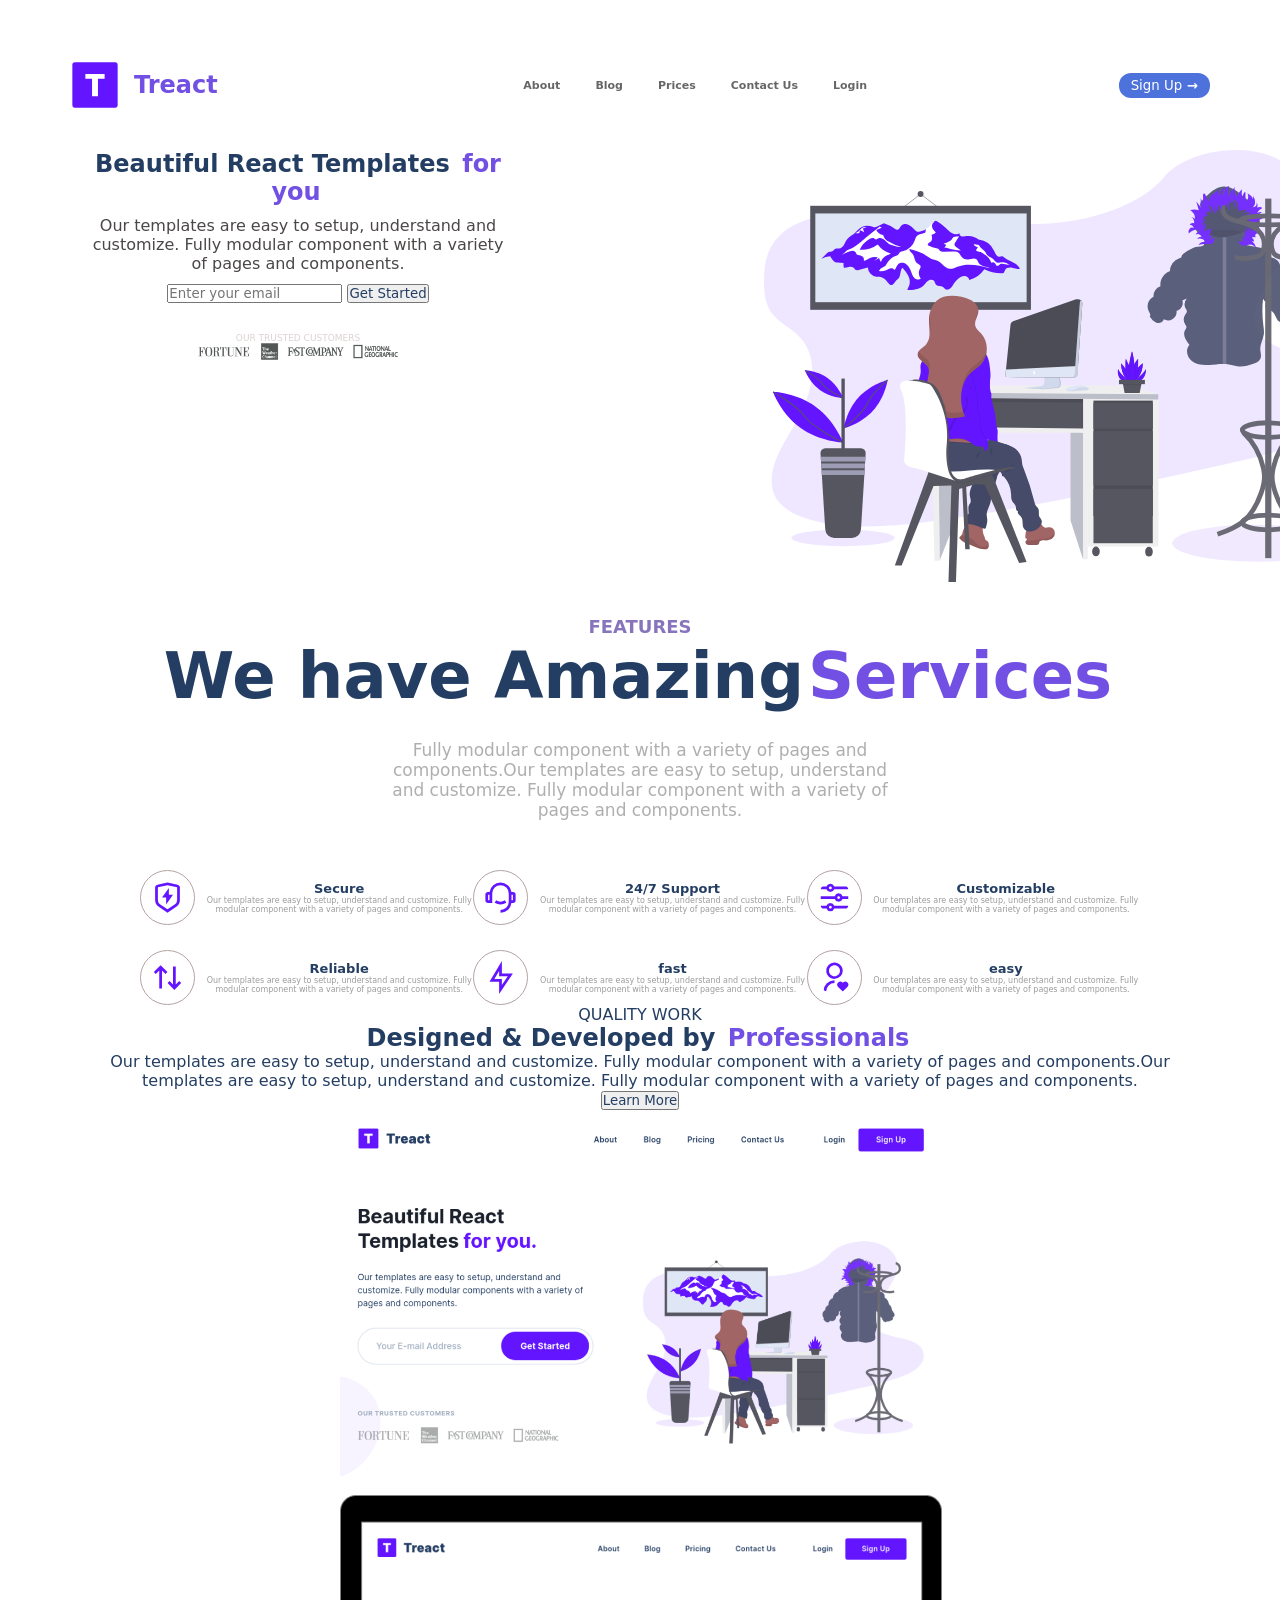
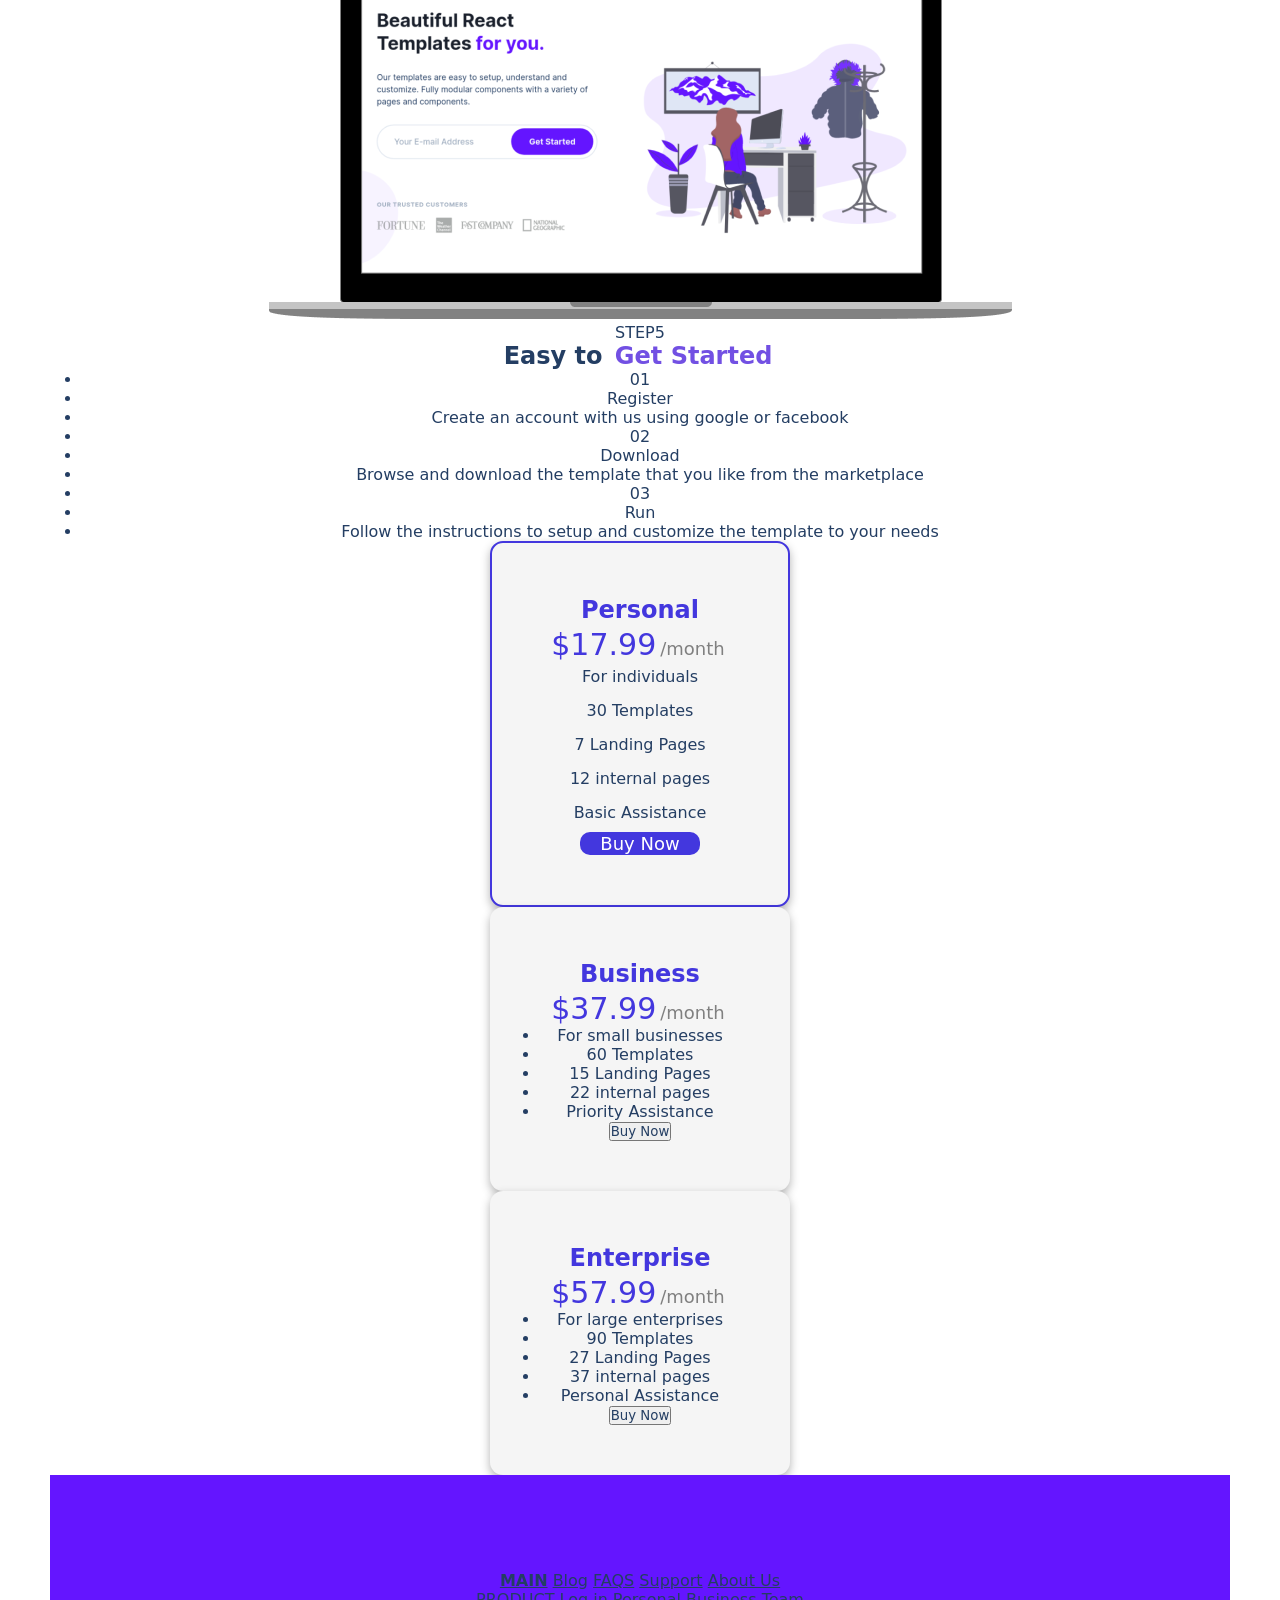
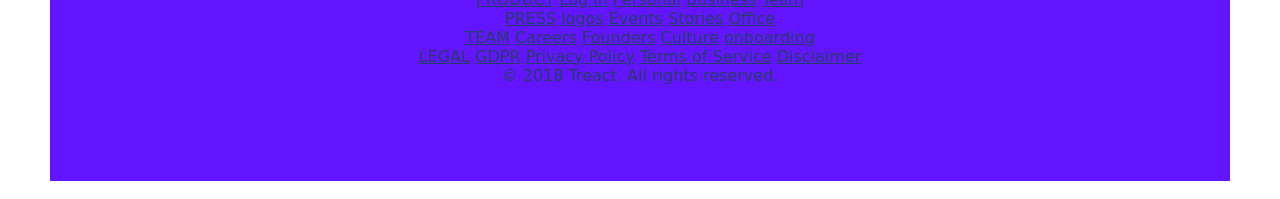
==== index.html @ d0d7d09f "first commit" ====
<!DOCTYPE html>
<html lang="en">
<head>
    <meta charset="UTF-8">
    <meta name="viewport" content="width=device-width, initial-scale=1.0">
    <title>Treact</title>
    <link rel="stylesheet" href="style.css">
</head>
<header>
    <nav class="navbar">
        <div class="logo-container">
        <img src="assets/logo.2c489fc453a1783cbadacf914efa3df6.svg" alt="" class="logo">
        <span class="logo-text">Treact</span>
        </div>
        <div class="navbar__menu">
            <a href="1">About</a>
            <a href="2">Blog</a>
            <a href="3">Prices</a>
            <a href="4">Contact Us</a>
            <a href="5">Login</a>
            </div>
        <button class="cta">Sign Up</button>
        </div>
    </nav>
</header>
<body>
    <section class="parent-container">
        <div class="container1">
            <h1 class="title">Beautiful React Templates <span>for you</span></h1>
            <p class="description">Our templates are easy to setup, understand and customize. Fully modular component with a variety of pages and components. </p>
            <div class="twocolumnwithinput__action-sc-4exk7-6 gqkmrz">
                <input type="text" placeholder="Enter your email" class="twocolumnwithinput__input-sc-4exk7-0 jgqXcA">
                <button class="twocolumnwithinput__button-sc-4exk7-1 kqZgXH">Get Started</button>
            </div>
            <p class="p">OUR TRUSTED CUSTOMERS</p>
            <img src="assets/customers-logo-strip.680ac7c2e8ae28161d2c.png" alt="image1" class="image1">
        </div>
        </div>
        <div class="container2">
            <img src="assets/design-illustration-2.6da6a00b20c07c4a9b65d1870679e1b8.svg" alt="image2" class="image2">
        </div>
    </section>
    <section class="section2">
        <element class="section2-container">
            <p class="section2-features">FEATURES</p>
            <h2 class="section2-title">We have Amazing <span>Services</span></h2>
            <p class="section2-description">Fully modular component with a variety of pages and components.Our templates are easy to setup, understand and customize. Fully modular component with a variety of pages and components. </p>
        </element>
        <div class="section2-cards">
            <div class="card">
                <img src="assets/shield-icon.daefe14b320b14fbd9cbd18908ac93ec.svg" alt="icon1" class="card-icon">
                <div class="card-text">
                    <h3 class="card-title">Secure</h3>
                    <p class="card-description">Our templates are easy to setup, understand and customize. Fully modular component with a variety of pages and components. </p>
                </div>
            </div>
            <div class="card">
                <img src="assets/support-icon.f9253ffa8cb6ffde5bbaa05eb5136375.svg" alt="icon2" class="card-icon">
                <div class="card-text">
                    <h3 class="card-title">24/7 Support</h3>
                    <p class="card-description">Our templates are easy to setup, understand and customize. Fully modular component with a variety of pages and components. </p>
                </div>
            </div>
            <div class="card">
                <img src="assets/customize-icon.367468c90fd796009b97fbfba67b2c6a.svg" alt="icon3" class="card-icon">
                <div class="card-text">
                    <h3 class="card-title">Customizable</h3>
                    <p class="card-description">Our templates are easy to setup, understand and customize. Fully modular component with a variety of pages and components. </p>
                </div>
            </div>
            <div class="card">
            <img src="assets/reliable-icon.1367510a8f0a1bec76dc425d25f92f43.svg" alt="icon4" class="card-icon">
                <div class="card-text">
                    <h3 class="card-title">Reliable</h3>
                    <p class="card-description">Our templates are easy to setup, understand and customize. Fully modular component with a variety of pages and components. </p>
                </div>
            </div>
            <div class="card">
                <img src="assets/fast-icon.dbb971a73d4805d2fc3bcdacdb55beba.svg" alt="icon5" class="card-icon">
                <div class="card-text">
                    <h3 class="card-title">fast</h3>
                    <p class="card-description">Our templates are easy to setup, understand and customize. Fully modular component with a variety of pages and components. </p>
                </div>
            </div>
            <div class="card">
                <img src="assets/simple-icon.673b7e1750b2a4ef32907fc164828d00.svg" alt="icon6" class="card-icon">
                <div class="card-text">
                    <h3 class="card-title">easy</h3>
                    <p class="card-description">Our templates are easy to setup, understand and customize. Fully modular component with a variety of pages and components. </p>
                </div>
            </div>
        </div>
    </section>
    <section class="section3">
        <div class="section3-container">
            <p class="section3-qualitywork">QUALITY WORK</p>
            <h2 class="section3-title">Designed & Developed by <span>Professionals</span></h2>
            <p class="section3-description">Our templates are easy to setup, understand and customize. Fully modular component with a variety of pages and components.Our templates are easy to setup, understand and customize. Fully modular component with a variety of pages and components. </p>
            <button class="btn btn-primary">Learn More</button>
        </div>
        <div class="section3-image-container">
            <img src="assets/hero-screenshot-1.40a097b525c2f8c9808e.png" alt="image3" class="section3-image">
        </div>
    </section>
    <section class="section4">
        <div class="section4-image-container">
            <img src="assets/hero-screenshot-2.241aac1fbc66db29d873.png" alt="image4" class="section4-image">
        </div>
        <div class="section4-container">
            <p class="section4-step5">STEP5</p>
            <h2 class="section4-title">Easy to <span>Get Started</span></h2>
            <ul class="section4-list">
                <li class="section4-number">01</li><li class="section4-number_title">Register</li><li class="section4-number_description">Create an account with us using google or facebook</li>
                <li class="section4-number">02</li><li class="section4-number_title">Download</li><li class="section4-number_description">Browse and download the template that you like from the marketplace</li>
                <li class="section4-number">03</li><li class="section4-number_title">Run</li><li class="section4-number_description">Follow the instructions to setup and customize the template to your needs</li>
            </ul>
        </div>
        <div class="plan plan--highlighted">
           <h2 class="plan__title">Personal</h2>
           <p class="plan__price">$17.99<span class="plan__price-special">/month</span></p>

           <ul class="plan__features">
           <li class="plan__feature">For individuals</li>
           <li class="plan__feature">30 Templates</li>
           <li class="plan__feature">7 Landing Pages</li>
           <li class="plan__feature">12 internal pages</li>
           <li class="plan__feature">Basic Assistance</li>
           </ul>
           <button class="plan__button">Buy Now</button>
        </div>
        <div class="plan plan--highlighted_2">
           <h2 class="plan__title">Business</h2>
           <p class="plan__price">$37.99<span class="plan__price-special">/month</span></p>

           <ul class="plan__features_2">
           <li class="plan__feature_2">For small businesses</li>
           <li class="plan__feature_2">60 Templates</li>
           <li class="plan__feature_2">15 Landing Pages</li>
           <li class="plan__feature_2">22 internal pages</li>
           <li class="plan__feature_2">Priority Assistance</li>
           </ul>
           <button class="plan__button_2">Buy Now</button>
        </div>
        <div class="plan plan--highlighted_2">
           <h2 class="plan__title">Enterprise</h2>
           <p class="plan__price">$57.99<span class="plan__price-special">/month</span></p>

           <ul class="plan__features_2">
           <li class="plan__feature_2">For large enterprises</li>
           <li class="plan__feature_2">90 Templates</li>
           <li class="plan__feature_2">27 Landing Pages</li>
           <li class="plan__feature_2">37 internal pages</li>
           <li class="plan__feature_2">Personal Assistance</li>
           </ul>
           <button class="plan__button_2">Buy Now</button>
        </div>
    </section>
</body>
<footer>
    <div class="footer-container">
        <div class="footer-links">
            <a href="#"><b>MAIN</b></a>
            <a href="#">Blog</a>
            <a href="#">FAQS</a>
            <a href="#">Support</a>
            <a href="#">About Us</a>
        </div>
        <div class="footer-links">
            <a href="#">PRODUCT</a>
            <a href="#">Log in</a>
            <a href="#">Personal</a>
            <a href="#">Business</a>
            <a href="#">Team</a>
        </div>
        <div class="footer-links">
            <a href="#">PRESS</a>
            <a href="#">logos</a>
            <a href="#">Events</a>
            <a href="#">Stories</a>
            <a href="#">Office</a>
        </div>
        <div class="footer-links">
            <a href="#">TEAM</a>
            <a href="#">Careers</a>
            <a href="#">Founders</a>
            <a href="#">Culture</a>
            <a href="#">onboarding</a>
        </div><div class="footer-links">
            <a href="#">LEGAL</a>
            <a href="#">GDPR</a>
            <a href="#">Privacy Policy</a>
            <a href="#">Terms of Service</a>
            <a href="#">Disclaimer</a>
        </div>
        <p class="footer-text">© 2018 Treact. All rights reserved.</p>
    </div>
</html>
---- style.css ----
.navbar {
    display: flex;
    justify-content: space-between;
    margin: 0 auto;
    padding: 10px 20px;
    align-items: center;
    margin:auto 0;
    max-width: 1200px;
}

.row {
    width: 100%;
    max-width: 1200px;
    margin: 0 auto;
}

.logo-container {
    display: flex;
    margin-right: 20px;
    align-items: center;
}

.logo {
    max-width: 100px; 
    margin-right: 10px;
    width: 50px;
    height: 50px;
}

.logo-text {
    font-size: 24px; 
    font-weight: bold; 
}

.gQkmRz {
    position: relative;
    margin-left: auto;
    margin-right: auto;
    max-width: 28rem;
    text-align: center;
}

::before, ::after {
    box-sizing: border-box;
    border-width: 0px;
    border-style: solid;
    border-color: rgb(226, 232, 240);
    --tw-border-spacing-x: 0;
    --tw-border-spacing-y: 0;
    --tw-translate-x: 0;
    --tw-translate-y: 0;
    --tw-rotate: 0;
    --tw-skew-x: 0;
    --tw-skew-y: 0;
    --tw-scale-x: 1;
    --tw-scale-y: 1;
    --tw-pan-x: var(--tw-empty, );
    --tw-pan-y: var(--tw-empty, );
    --tw-pinch-zoom: var(--tw-empty, );
    --tw-scroll-snap-strictness: proximity;
    --tw-ordinal: var(--tw-empty, );
    --tw-slashed-zero: var(--tw-empty, );
    --tw-numeric-figure: var(--tw-empty, );
    --tw-numeric-spacing: var(--tw-empty, );
    --tw-numeric-fraction: var(--tw-empty, );
    --tw-ring-offset-shadow: 0 0 #0000;
    --tw-ring-shadow: 0 0 #0000;
    --tw-shadow: 0 0 #0000;
    --tw-shadow-colored: 0 0 #0000;
    --tw-ring-inset: var(--tw-empty, );
    --tw-ring-offset-width: 0px;
    --tw-ring-offset-color: #fff;
    --tw-ring-color: rgb(66 153 225 / 0.5);
    --tw-blur: var(--tw-empty, );
    --tw-brightness: var(--tw-empty, );
    --tw-contrast: var(--tw-empty, );
    --tw-grayscale: var(--tw-empty, );
    --tw-hue-rotate: var(--tw-empty, );
    --tw-invert: var(--tw-empty, );
    --tw-saturate: var(--tw-empty, );
    --tw-sepia: var(--tw-empty, );
    --tw-drop-shadow: var(--tw-empty, );
    --tw-backdrop-blur: var(--tw-empty, );
    --tw-backdrop-brightness: var(--tw-empty, );
    --tw-backdrop-contrast: var(--tw-empty, );
    --tw-backdrop-grayscale: var(--tw-empty, );
    --tw-backdrop-hue-rotate: var(--tw-empty, );
    --tw-backdrop-invert: var(--tw-empty, );
    --tw-backdrop-opacity: var(--tw-empty, );
    --tw-backdrop-saturate: var(--tw-empty, );
    --tw-backdrop-sepia: var(--tw-empty, );
}


.navbar__menu {
    display: flex;
    gap: 35px;
    padding-left: 30px;
    font-family: 'Inter', system-ui;
    font-size: 11px;
    margin: 0 20px 0 0;
    font-weight: bold;
    margin-right: 20px;
    max-width: 1200px;
    margin: 0 auto;
}

.navbar__menu a {
    color: rgba(0, 0, 0, 0.6);
    text-decoration: none;
}

.cta {
  background-color: rgb(78, 114, 219);
  color: white;
  padding: 5px 12px;
  border: none;
  border-radius: 12px;
  cursor: pointer;
}

.cta:hover {
  background-color: dodgerblue;
}

.cta:active {
  background-color: navy;
}

.cta::after {
  content: " →";
  font-weight: bold;
}
/* body */
body {
    font-family: Arial, sans-serif;
    margin: 0;
    padding: 0;
    background-color:white;
}

.parent-container {
    display: flex;
    justify-content: space-between;
    padding: 20px;
    margin: 0 auto;
    max-width: 1200px;
}

.description {
    background-color: white;
    padding: 10px;
    border: none;
    color:rgb(75, 71, 71)
}

.container1, .container2 {
    width: 40%;
    background-color: white;
    padding: 10px;
    border: none;
}
span {
    color: rgb(114, 80, 227);
    padding: 2px 4px;
    border-radius: 4px;
}

.image1 {
    width: 200px;
    height: auto;
    color: rgb(181, 173, 173);
}

.image2 {
    width: 600px;
    height: auto;
}

.p {
    font-size: 9px;
    color: #93707050;
    padding-top: 30px;
}

.section2-container {
    position: relative;
    max-width: 1200px;
    margin: 0 auto;
}

.section2-features{
    font-size: 18px;
    font-weight: bold;
    display: flex;
    flex-direction: column;
    align-items: center;
    color: rgb(135, 116, 188);
    max-width: 800px;
    margin: 0 auto;
}

.section2-title {
    font-size: 64px;
    font-weight: bold;
    display: flex;
    justify-content: center;
    align-items: center;
    max-width: 1000px;
    margin: 0 auto;
}

.section2-description {
    font-size: 17px;
    font-weight: 400;
    color: rgba(54, 52, 52, 0.392);
    display: flex;
    justify-content: center;
    align-items: center;
    max-width: 500px;
    margin: 25px auto 0 auto;
}

.section2-cards {
    display: flex;
    flex-wrap: wrap;
    justify-content: space-between;
    max-width: 1000px;
    margin: 25px auto 0 auto;
}

.card {
    display: flex;
    width: calc(100%/3);
    margin-top: 25px;
}
    
.card-icon {
    justify-content: center;
    size: 15px;
    width: 55px;
    height: 55px;
    padding: 10px;
    margin: 0 auto;
    border: .5px solid rgb(179, 162, 162);
    border-radius: 50%;
    box-shadow: 0 2px 4px rgba(0, 0, 0, 0.01);
    flex-shrink: 0;
}

.card-title {
    display: flex;
    justify-content: center;
    font-size: 13px;
    font-weight: bold;
}

.card-description {
    display: flex;
    justify-content: center;
    font-size: 8px;
    color: rgba(0, 0, 0, 0.392);
}

.card-text {
    display: flex;
    flex-direction: column;
    justify-content: center;
    margin-left: 10px;
}

.section3-container {
    position: relative;
    max-width: 1200px;
    margin: 0 auto;

}

.section3-image-container {
    display: flex;
    justify-content: center;
    align-items: center;
    max-width: 1200px;
    margin: 0 auto;
}

.section3-image {
    display:flex;
    justify-content: center;
    width: 100%;
    max-width: 600px;
    height: auto;
}


body {
  font-family: Verdana, Geneva, Tahoma, sans-serif;
  background-color: white;
  text-align: center;
  padding: 50px;
}

.plan {
  background-color: whitesmoke;
  padding: 50px;
  width: 300px;
  margin: 0 auto;
  border: none;
  border-radius: 13px;
  box-shadow: 0 4px 10px rgba(0,0,0,0.3);
  transition: transform 0.2s ease;
}

.plan:hover{
  transform: translateY(-8px);
}

.plan--highlighted {
  border: 2px solid #4337de;
}

.plan__title {
  color: #4337de;
  padding: 3px;
}

.plan__price {
  color: #4337de;
  font-size: 30px;
}

.plan__price span {
  color: grey;
  font-size: large;
}

.plan__features {
  list-style: none;
  padding: 0;
  margin: 0 8px;
}

.plan__feature {
  padding: 5px;
  margin-bottom: 5px;
}

.plan__button { 
  padding: 1px 20px;
  font-size: large;
  background-color: #4337de;
  color: white;
  border: none;
  border-radius: 10px;
  cursor: pointer;
  transition: background-color 0.2s ease;
}

.plan__button:hover {
  background-color: #7c75e0;
}






@import url('https://fonts.googleapis.com/css2?family=Inter:wght@100;200;300;400;500;600;700;800;900&display=swap');

* {
    margin: 0;
    padding: 0;
    box-sizing: border-box;
    font-family: 'Inter', system-ui;
    color: #243e63;
}

body {
    max-width: 100vw;
    overflow-x: hidden;
}

.row {
    width: 100%;
    max-width: 1280px;
    margin: 0 auto;
}

.row__narrow {
    width: 100%;
    max-width: 1024px;
    margin: 0 auto;
}

.container {
    padding: 96px 0;
}

.purple {
    color: #6415ff;
}

section {
    padding: 0 32px;
}

main {
    margin-bottom: 96px;
}


/* 

NAVBAR ↓

*/


nav {
    display: flex;
    padding-top: 32px;
}

.nav__row {
    display: flex;
    justify-content: space-between;
}

.nav__logo {
    display: flex;
    align-items: center;
    margin: 8px 0;
    padding-bottom: 4px;
}


.btn__menu {
    display: none;
    background: transparent;
    border: none;
    transition: all 300ms ease;
}

.btn__menu--svg:hover {
    filter: invert(26%) sepia(94%) saturate(7476%) hue-rotate(261deg) brightness(94%) contrast(115%);
}

.modal {
    position: fixed;
    top: 0;
    left: 0;
    right: 0;
    height: 378px;
    margin: 24px 16px;
    padding: 32px;
    background-color: #fff;
    border: 1px solid rgb(229, 231, 235);
    border-radius: 8px;
    z-index: 4;
    visibility: hidden;
    opacity: 0;
    transform: translateX(300%);
    transition: all 300ms ease;
}

.modal__links {
    width: 100%;
    height: 100%;
    display: flex;
    flex-direction: column;
    align-items: center;
}

.modal__link {
    color: #1a202c;
    font-size: 18px;
    font-weight: 600;
    line-height: 1.5;
    margin: 8px 0;
    padding-bottom: 4px;
    border-bottom: 2px solid transparent;
}

.modal__link--primary {
    color: #f7fafc;
    padding: 12px 32px;
    background: #6415ff;
    border-radius: 500px;
    border: none;
}

.menu--open .modal {
    visibility: visible;
    opacity: 1;
    transform: translateX(0);
}

.btn__menu--close {
    position: fixed;
    top: 24px;
    right: 18px;
}


/* 

HEADER / ABOUT US ↓

*/


header .row {
    display: flex;
    align-items: center;
    justify-content: space-between;
}


/* 

FEATURES ↓

*/


#features {
    position: relative;
}

#features .row__narrow {
    display: flex;
    flex-direction: column;
    align-items: center;
}


/* 

QUALITY WORK ↓

*/


#quality .row {
    display: flex;
    justify-content: space-between;
    align-items: center;
}


/* 

STEPS ↓

*/


#steps .row {
    display: flex;
    justify-content: space-between;
    align-items: center;
}


/* 

VALUES ↓

*/

#values .row {
    display: flex;
    justify-content: space-between;
    align-items: center;
}


/*

PRICING ↓

*/


#pricing .row {
    display: flex;
    flex-direction: column;
    align-items: center;
}

/* 

TESTIMONIALS ↓

*/


#testimonials .row {
    display: flex;
}


/* 

START / CALL TO ACTION ↓

*/



#start .row {
    position: relative;
    overflow: hidden;
}


/* 

FOOTER ↓

*/


footer {
    padding: 96px 32px;
    background-color: rgb(100, 21, 255);
    margin-bottom: -32px;
    position: relative;
    overflow: hidden;
}














.footer {
    padding: 96px 32px;
    background-color: rgb(100, 21, 255);
    margin-bottom: -32px;
    position: relative;
    overflow: hidden;
}





@media(max-width: 1280px) {
    header .row {
        align-items: flex-end;
    }
}

@media (max-width: 1024px) {

    .btn__menu {
        display: block;
    }
    header .row {
        flex-direction: column;
        align-items: center;
    }
    footer {
        padding: 80px 32px;
    }
}

@media(max-width: 768px) {
    #quality .row,
    #values .row {
        flex-direction: column-reverse;
    }
    #steps .row,
    #testimonials .row {
        flex-direction: column;
        align-items: center;
    }
    #pricing .row {
        margin-top: 40px;
    }
}

@media(max-width: 640px) {
    .container {
        padding: 80px 0;
    }
    .nav__logo {
        margin: 8px 0;
        padding-bottom: 4px;
    }
    main {
        margin-bottom: 80px;
    }
}
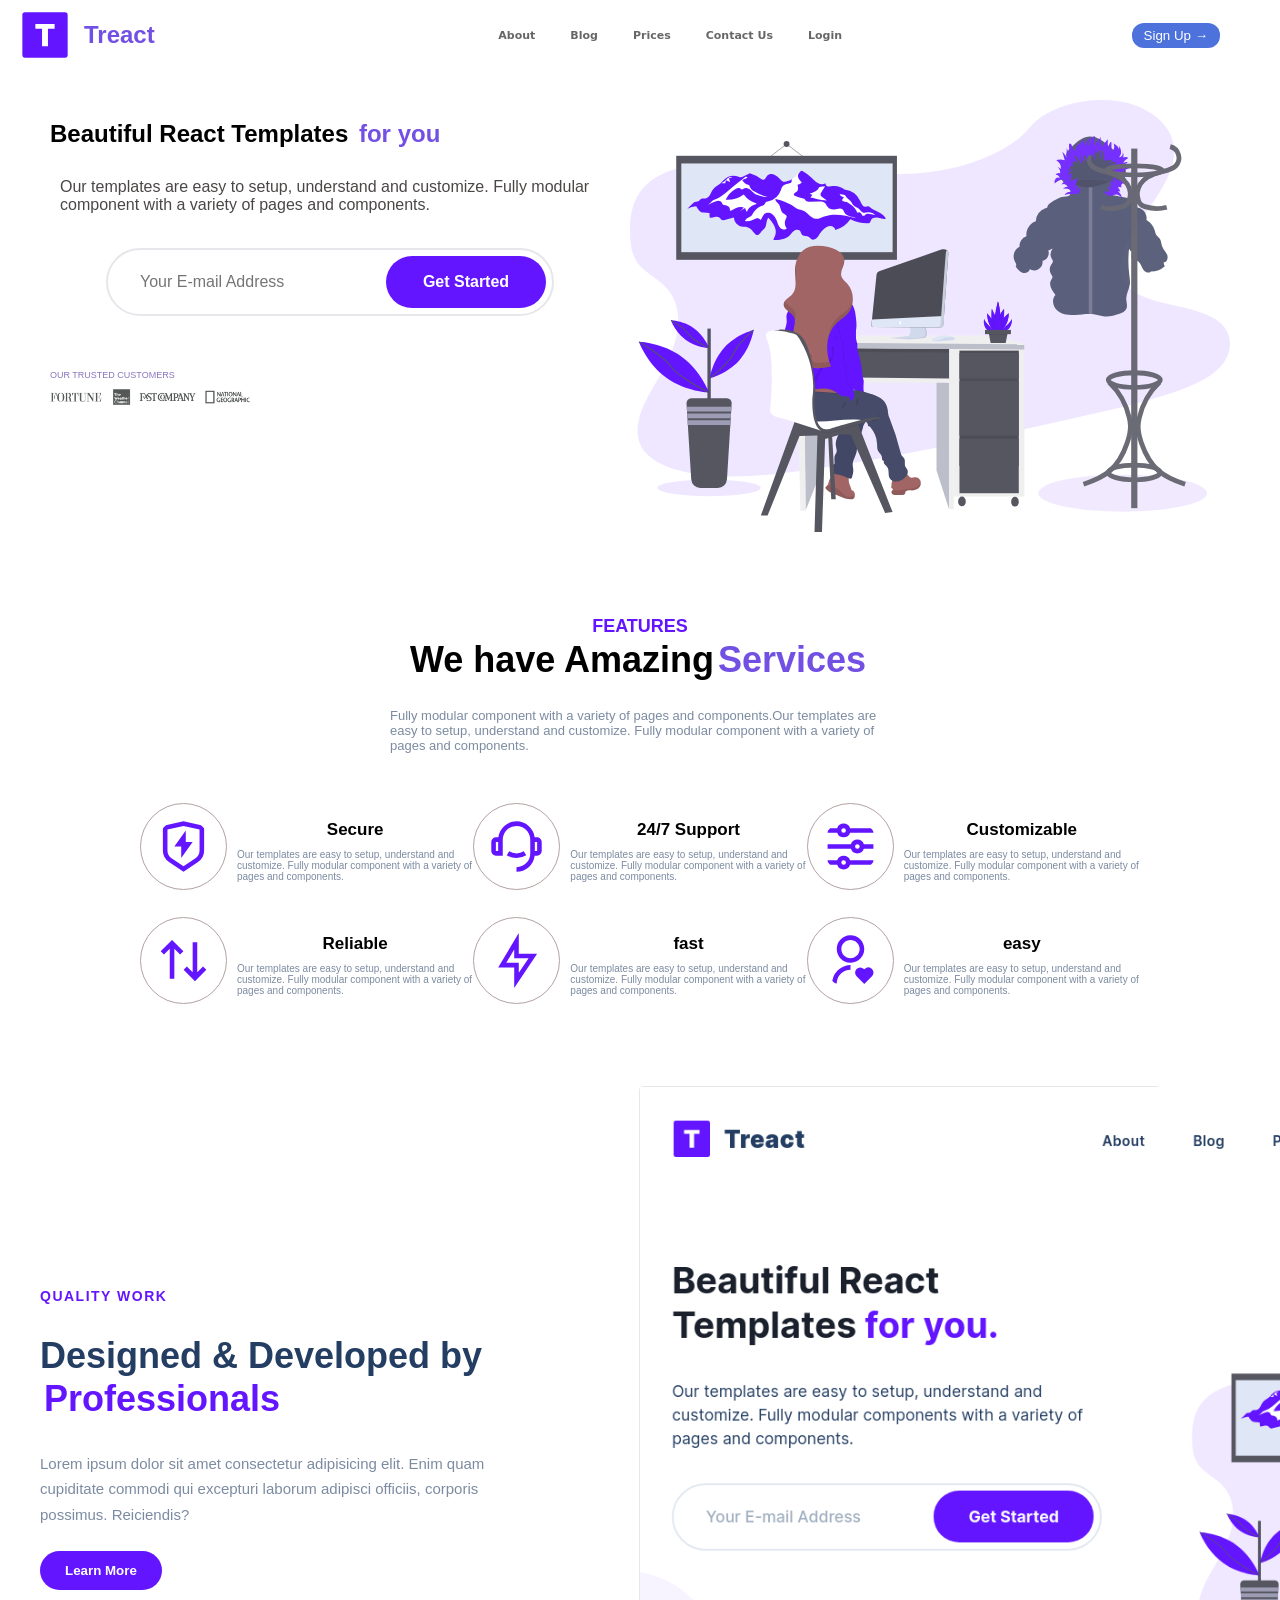
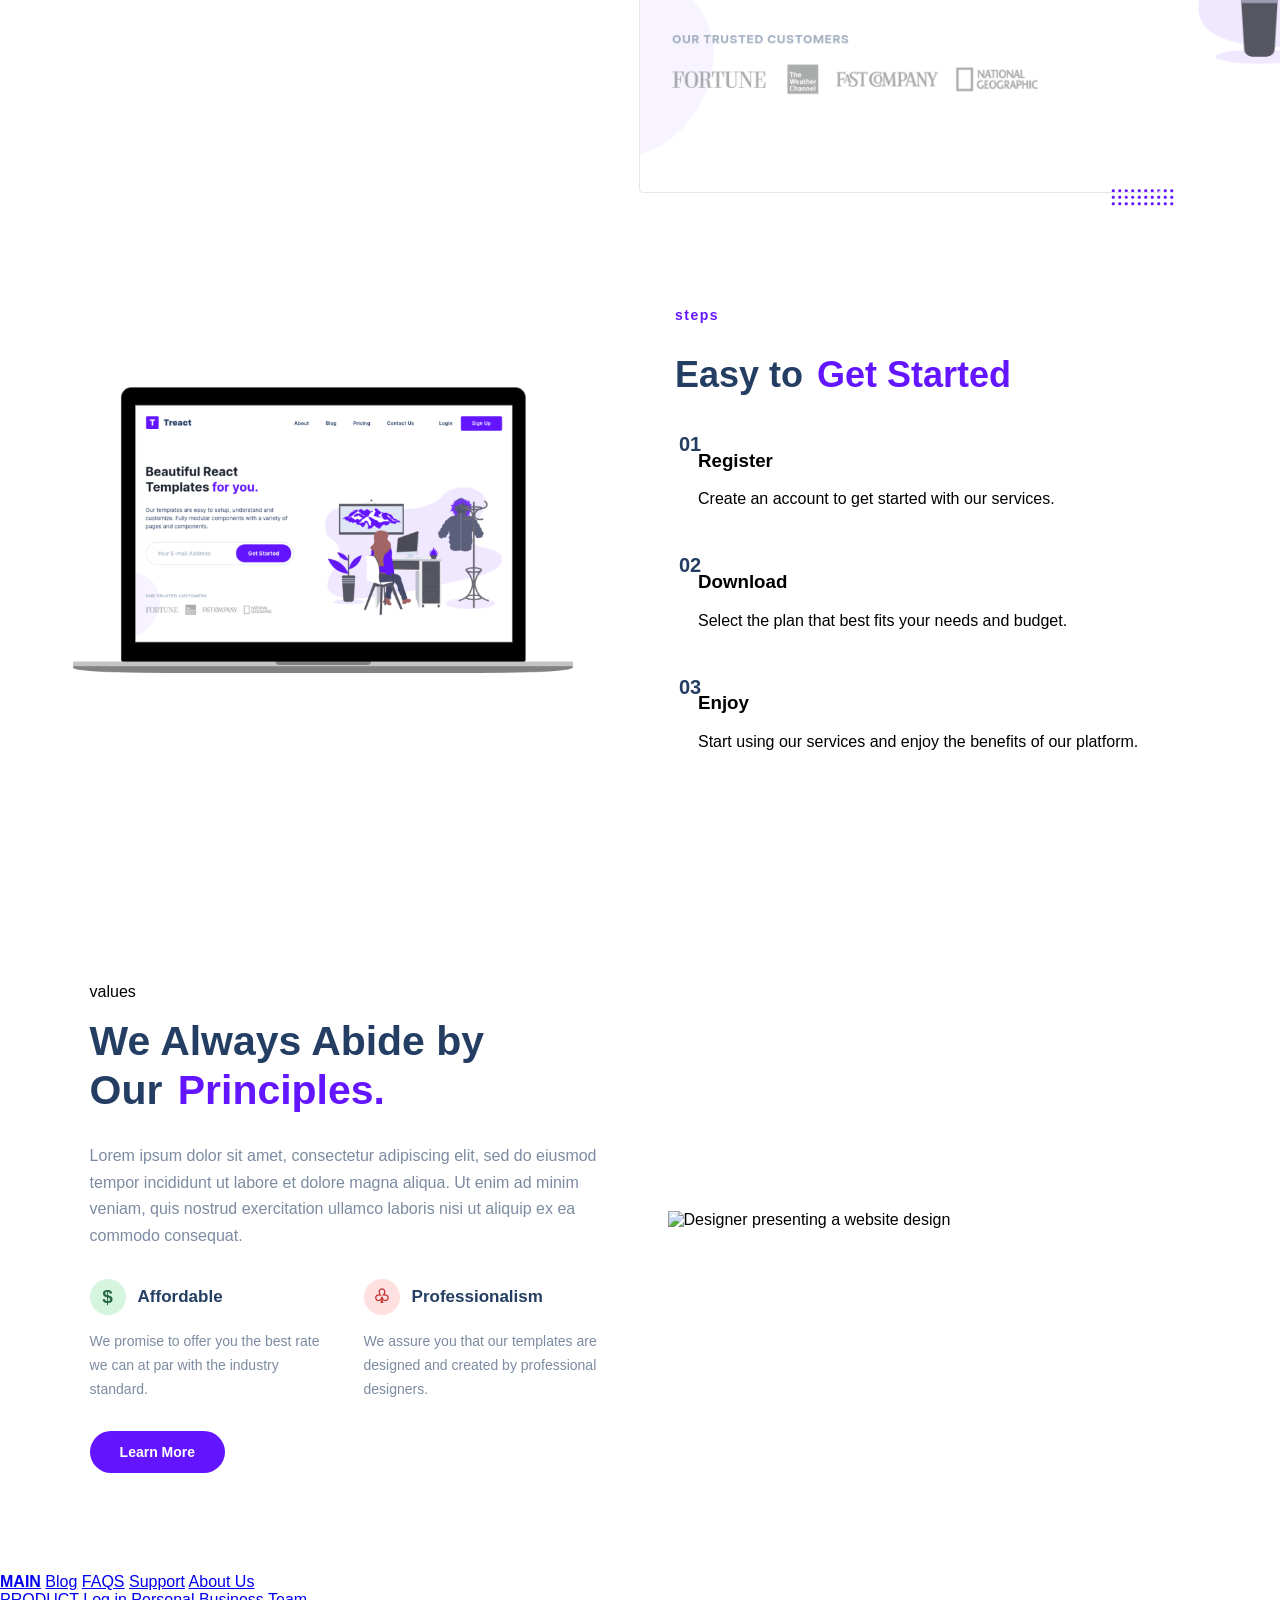
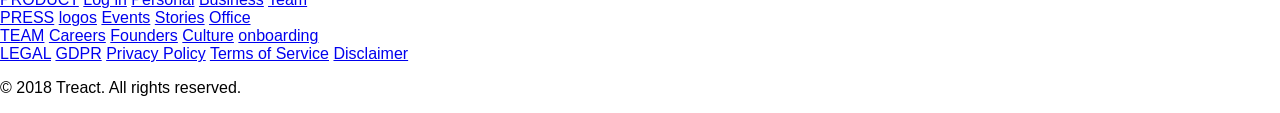
==== commit 0b0a6cf4: "first commit" ====
--- a/index.html
+++ b/index.html
@@ -28,9 +28,9 @@
         <div class="container1">
             <h1 class="title">Beautiful React Templates <span>for you</span></h1>
             <p class="description">Our templates are easy to setup, understand and customize. Fully modular component with a variety of pages and components. </p>
-            <div class="twocolumnwithinput__action-sc-4exk7-6 gqkmrz">
-                <input type="text" placeholder="Enter your email" class="twocolumnwithinput__input-sc-4exk7-0 jgqXcA">
-                <button class="twocolumnwithinput__button-sc-4exk7-1 kqZgXH">Get Started</button>
+            <div class="email">
+              <input type="email" placeholder="Your E-mail Address" class="email__input">
+              <button class="email__btn">Get Started</button>
             </div>
             <p class="p">OUR TRUSTED CUSTOMERS</p>
             <img src="assets/customers-logo-strip.680ac7c2e8ae28161d2c.png" alt="image1" class="image1">
@@ -91,69 +91,101 @@
             </div>
         </div>
     </section>
-    <section class="section3">
-        <div class="section3-container">
-            <p class="section3-qualitywork">QUALITY WORK</p>
-            <h2 class="section3-title">Designed & Developed by <span>Professionals</span></h2>
-            <p class="section3-description">Our templates are easy to setup, understand and customize. Fully modular component with a variety of pages and components.Our templates are easy to setup, understand and customize. Fully modular component with a variety of pages and components. </p>
+    <section id="quality">
+        <div class="quality__description">
+            <div class="section__tag">QUALITY WORK</div>
+            <h2 class="section__title">Designed & Developed by <span>Professionals</span></h2>
+            <p class="quality__description">Lorem ipsum dolor sit amet consectetur adipisicing elit. Enim quam cupiditate commodi qui excepturi laborum adipisci officiis, corporis possimus. Reiciendis? </p>
             <button class="btn btn-primary">Learn More</button>
         </div>
-        <div class="section3-image-container">
+        <figure class="quality__img--wrapper">
             <img src="assets/hero-screenshot-1.40a097b525c2f8c9808e.png" alt="image3" class="section3-image">
-        </div>
+            <svg viewBox="0 0 1280 1280" class="quality__grid">
+                <path d="M 55 33.5 C 44.5 37 35 47.6 32.8 58.3 c -4.3 20.6 16.3 41.2 36.9 36.9 c 15.5 -3.2 27.5 -19 26 -33.9 c -1.1 -10.5 -9 -21.3 -19 -26.2 c -6.1 -2.9 -15.5 -3.6 -21.7 -1.6 Z M 183 33.5 c -15.1 5 -25.3 21.6 -22.2 36.2 c 2.5 11.9 13.6 23 25.4 25.5 c 19.4 4.1 39.5 -14.2 37.5 -33.9 c -1.1 -10.5 -9 -21.3 -19 -26.2 c -6.1 -2.9 -15.5 -3.6 -21.7 -1.6 Z M 311 33.5 c -10.5 3.5 -20 14.1 -22.2 24.8 c -4.3 20.6 16.3 41.2 36.9 36.9 c 15.5 -3.2 27.5 -19 26 -33.9 c -1.1 -10.5 -9 -21.3 -19 -26.2 c -6.1 -2.9 -15.5 -3.6 -21.7 -1.6 Z M 439 33.5 c -10.5 3.5 -20 14.1 -22.2 24.8 c -4.3 20.6 16.3 41.2 36.9 36.9 c 15.5 -3.2 27.5 -19 26 -33.9 c -1.1 -10.5 -9 -21.3 -19 -26.2 c -6.1 -2.9 -15.5 -3.6 -21.7 -1.6 Z M 567 33.5 c -10.5 3.5 -20 14.1 -22.2 24.8 c -4.3 20.6 16.3 41.2 36.9 36.9 c 15.5 -3.2 27.5 -19 26 -33.9 c -1.1 -10.5 -9 -21.3 -19 -26.2 c -6.1 -2.9 -15.5 -3.6 -21.7 -1.6 Z M 695 33.5 c -10.5 3.5 -20 14.1 -22.2 24.8 c -4.3 20.6 16.3 41.2 36.9 36.9 c 15.5 -3.2 27.5 -19 26 -33.9 c -1.1 -10.5 -9 -21.3 -19 -26.2 c -6.1 -2.9 -15.5 -3.6 -21.7 -1.6 Z M 823 33.5 c -10.5 3.5 -20 14.1 -22.2 24.8 c -4.3 20.6 16.3 41.2 36.9 36.9 c 15.5 -3.2 27.5 -19 26 -33.9 c -1.1 -10.5 -9 -21.3 -19 -26.2 c -6.1 -2.9 -15.5 -3.6 -21.7 -1.6 Z M 951 33.5 c -10.5 3.5 -20 14.1 -22.2 24.8 c -4.3 20.6 16.3 41.2 36.9 36.9 c 15.5 -3.2 27.5 -19 26 -33.9 c -1.1 -10.5 -9 -21.3 -19 -26.2 c -6.1 -2.9 -15.5 -3.6 -21.7 -1.6 Z M 1079 33.5 c -10.5 3.5 -20 14.1 -22.2 24.8 c -2.5 11.7 3.2 24.4 14.2 31.9 c 10.7 7.4 22.9 7.5 33.7 0.3 c 17.7 -11.8 20.1 -33.8 5.3 -48.5 c -8.5 -8.6 -20.7 -11.9 -31 -8.5 Z M 1207 33.5 c -10.5 3.5 -20 14.1 -22.2 24.8 c -2.5 11.7 3.2 24.4 14.2 31.9 c 10.7 7.4 22.9 7.5 33.7 0.3 c 17.7 -11.8 20.1 -33.8 5.3 -48.5 c -8.5 -8.6 -20.7 -11.9 -31 -8.5 Z M 55 161.5 c -10.5 3.5 -20 14.1 -22.2 24.8 c -4.3 20.6 16.3 41.2 36.9 36.9 c 15.5 -3.2 27.5 -19 26 -33.9 c -1.1 -10.5 -9 -21.3 -19 -26.2 c -6.1 -2.9 -15.5 -3.6 -21.7 -1.6 Z M 183 161.5 c -15.1 5 -25.3 21.6 -22.2 36.2 c 2.5 11.9 13.6 23 25.4 25.5 c 19.4 4.1 39.5 -14.2 37.5 -33.9 c -1.1 -10.5 -9 -21.3 -19 -26.2 c -6.1 -2.9 -15.5 -3.6 -21.7 -1.6 Z M 311 161.5 c -10.5 3.5 -20 14.1 -22.2 24.8 c -4.3 20.6 16.3 41.2 36.9 36.9 c 15.5 -3.2 27.5 -19 26 -33.9 c -1.1 -10.5 -9 -21.3 -19 -26.2 c -6.1 -2.9 -15.5 -3.6 -21.7 -1.6 Z M 439 161.5 c -10.5 3.5 -20 14.1 -22.2 24.8 c -4.3 20.6 16.3 41.2 36.9 36.9 c 15.5 -3.2 27.5 -19 26 -33.9 c -1.1 -10.5 -9 -21.3 -19 -26.2 c -6.1 -2.9 -15.5 -3.6 -21.7 -1.6 Z M 567 161.5 c -10.5 3.5 -20 14.1 -22.2 24.8 c -4.3 20.6 16.3 41.2 36.9 36.9 c 15.5 -3.2 27.5 -19 26 -33.9 c -1.1 -10.5 -9 -21.3 -19 -26.2 c -6.1 -2.9 -15.5 -3.6 -21.7 -1.6 Z M 695 161.5 c -10.5 3.5 -20 14.1 -22.2 24.8 c -4.3 20.6 16.3 41.2 36.9 36.9 c 15.5 -3.2 27.5 -19 26 -33.9 c -1.1 -10.5 -9 -21.3 -19 -26.2 c -6.1 -2.9 -15.5 -3.6 -21.7 -1.6 Z M 823 161.5 c -10.5 3.5 -20 14.1 -22.2 24.8 c -4.3 20.6 16.3 41.2 36.9 36.9 c 15.5 -3.2 27.5 -19 26 -33.9 c -1.1 -10.5 -9 -21.3 -19 -26.2 c -6.1 -2.9 -15.5 -3.6 -21.7 -1.6 Z M 951 161.5 c -10.5 3.5 -20 14.1 -22.2 24.8 c -4.3 20.6 16.3 41.2 36.9 36.9 c 15.5 -3.2 27.5 -19 26 -33.9 c -1.1 -10.5 -9 -21.3 -19 -26.2 c -6.1 -2.9 -15.5 -3.6 -21.7 -1.6 Z M 1079 161.5 c -10.5 3.5 -20 14.1 -22.2 24.8 c -2.5 11.7 3.2 24.4 14.2 31.9 c 10.7 7.4 22.9 7.5 33.7 0.3 c 17.7 -11.8 20.1 -33.8 5.3 -48.5 c -8.5 -8.6 -20.7 -11.9 -31 -8.5 Z M 1207 161.5 c -10.5 3.5 -20 14.1 -22.2 24.8 c -2.5 11.7 3.2 24.4 14.2 31.9 c 10.7 7.4 22.9 7.5 33.7 0.3 c 17.7 -11.8 20.1 -33.8 5.3 -48.5 c -8.5 -8.6 -20.7 -11.9 -31 -8.5 Z M 55 289.5 c -10.5 3.5 -20 14.1 -22.2 24.8 c -4.3 20.6 16.3 41.2 36.9 36.9 c 15.5 -3.2 27.5 -19 26 -33.9 c -1.1 -10.5 -9 -21.3 -19 -26.2 c -6.1 -2.9 -15.5 -3.6 -21.7 -1.6 Z M 183 289.5 c -10.5 3.5 -20 14.1 -22.2 24.8 c -4.3 20.6 16.3 41.2 36.9 36.9 c 15.5 -3.2 27.5 -19 26 -33.9 c -1.1 -10.5 -9 -21.3 -19 -26.2 c -6.1 -2.9 -15.5 -3.6 -21.7 -1.6 Z M 311 289.5 c -10.5 3.5 -20 14.1 -22.2 24.8 c -4.3 20.6 16.3 41.2 36.9 36.9 c 15.5 -3.2 27.5 -19 26 -33.9 c -1.1 -10.5 -9 -21.3 -19 -26.2 c -6.1 -2.9 -15.5 -3.6 -21.7 -1.6 Z M 439 289.5 c -10.5 3.5 -20 14.1 -22.2 24.8 c -4.3 20.6 16.3 41.2 36.9 36.9 c 15.5 -3.2 27.5 -19 26 -33.9 c -1.1 -10.5 -9 -21.3 -19 -26.2 c -6.1 -2.9 -15.5 -3.6 -21.7 -1.6 Z M 567 289.5 c -10.5 3.5 -20 14.1 -22.2 24.8 c -4.3 20.6 16.3 41.2 36.9 36.9 c 15.5 -3.2 27.5 -19 26 -33.9 c -1.1 -10.5 -9 -21.3 -19 -26.2 c -6.1 -2.9 -15.5 -3.6 -21.7 -1.6 Z M 695 289.5 c -10.5 3.5 -20 14.1 -22.2 24.8 c -4.3 20.6 16.3 41.2 36.9 36.9 c 15.5 -3.2 27.5 -19 26 -33.9 c -1.1 -10.5 -9 -21.3 -19 -26.2 c -6.1 -2.9 -15.5 -3.6 -21.7 -1.6 Z M 823 289.5 c -10.5 3.5 -20 14.1 -22.2 24.8 c -4.3 20.6 16.3 41.2 36.9 36.9 c 15.5 -3.2 27.5 -19 26 -33.9 c -1.1 -10.5 -9 -21.3 -19 -26.2 c -6.1 -2.9 -15.5 -3.6 -21.7 -1.6 Z M 951 289.5 c -10.5 3.5 -20 14.1 -22.2 24.8 c -4.3 20.6 16.3 41.2 36.9 36.9 c 15.5 -3.2 27.5 -19 26 -33.9 c -1.1 -10.5 -9 -21.3 -19 -26.2 c -6.1 -2.9 -15.5 -3.6 -21.7 -1.6 Z M 1079 289.5 c -10.5 3.5 -20 14.1 -22.2 24.8 c -4.3 20.6 16.3 41.2 36.9 36.9 c 15.5 -3.2 27.5 -19 26 -33.9 c -1.1 -10.5 -9 -21.3 -19 -26.2 c -6.1 -2.9 -15.5 -3.6 -21.7 -1.6 Z M 1207 289.5 c -10.5 3.5 -20 14.1 -22.2 24.8 c -4.3 20.6 16.3 41.2 36.9 36.9 c 15.5 -3.2 27.5 -19 26 -33.9 c -1.1 -10.5 -9 -21.3 -19 -26.2 c -6.1 -2.9 -15.5 -3.6 -21.7 -1.6 Z M 55 417.5 c -10.5 3.5 -20 14.1 -22.2 24.8 c -4.3 20.6 16.3 41.2 36.9 36.9 c 15.5 -3.2 27.5 -19 26 -33.9 c -1.1 -10.5 -9 -21.3 -19 -26.2 c -6.1 -2.9 -15.5 -3.6 -21.7 -1.6 Z M 183 417.5 c -10.5 3.5 -20 14.1 -22.2 24.8 c -4.3 20.6 16.3 41.2 36.9 36.9 c 15.5 -3.2 27.5 -19 26 -33.9 c -1.1 -10.5 -9 -21.3 -19 -26.2 c -6.1 -2.9 -15.5 -3.6 -21.7 -1.6 Z M 311 417.5 c -10.5 3.5 -20 14.1 -22.2 24.8 c -4.3 20.6 16.3 41.2 36.9 36.9 c 15.5 -3.2 27.5 -19 26 -33.9 c -1.1 -10.5 -9 -21.3 -19 -26.2 c -6.1 -2.9 -15.5 -3.6 -21.7 -1.6 Z M 439 417.5 c -10.5 3.5 -20 14.1 -22.2 24.8 c -4.3 20.6 16.3 41.2 36.9 36.9 c 15.5 -3.2 27.5 -19 26 -33.9 c -1.1 -10.5 -9 -21.3 -19 -26.2 c -6.1 -2.9 -15.5 -3.6 -21.7 -1.6 Z M 567 417.5 c -10.5 3.5 -20 14.1 -22.2 24.8 c -4.3 20.6 16.3 41.2 36.9 36.9 c 15.5 -3.2 27.5 -19 26 -33.9 c -1.1 -10.5 -9 -21.3 -19 -26.2 c -6.1 -2.9 -15.5 -3.6 -21.7 -1.6 Z M 695 417.5 c -10.5 3.5 -20 14.1 -22.2 24.8 c -4.3 20.6 16.3 41.2 36.9 36.9 c 15.5 -3.2 27.5 -19 26 -33.9 c -1.1 -10.5 -9 -21.3 -19 -26.2 c -6.1 -2.9 -15.5 -3.6 -21.7 -1.6 Z M 823 417.5 c -10.5 3.5 -20 14.1 -22.2 24.8 c -4.3 20.6 16.3 41.2 36.9 36.9 c 15.5 -3.2 27.5 -19 26 -33.9 c -1.1 -10.5 -9 -21.3 -19 -26.2 c -6.1 -2.9 -15.5 -3.6 -21.7 -1.6 Z M 951 417.5 c -10.5 3.5 -20 14.1 -22.2 24.8 c -4.3 20.6 16.3 41.2 36.9 36.9 c 15.5 -3.2 27.5 -19 26 -33.9 c -1.1 -10.5 -9 -21.3 -19 -26.2 c -6.1 -2.9 -15.5 -3.6 -21.7 -1.6 Z M 1079 417.5 c -10.5 3.5 -20 14.1 -22.2 24.8 c -4.3 20.6 16.3 41.2 36.9 36.9 c 15.5 -3.2 27.5 -19 26 -33.9 c -1.1 -10.5 -9 -21.3 -19 -26.2 c -6.1 -2.9 -15.5 -3.6 -21.7 -1.6 Z M 1207 417.5 c -10.5 3.5 -20 14.1 -22.2 24.8 c -4.3 20.6 16.3 41.2 36.9 36.9 c 15.5 -3.2 27.5 -19 26 -33.9 c -1.1 -10.5 -9 -21.3 -19 -26.2 c -6.1 -2.9 -15.5 -3.6 -21.7 -1.6 Z M 55 545.5 c -10.5 3.5 -20 14.1 -22.2 24.8 c -4.3 20.6 16.3 41.2 36.9 36.9 c 15.5 -3.2 27.5 -19 26 -33.9 c -1.1 -10.5 -9 -21.3 -19 -26.2 c -6.1 -2.9 -15.5 -3.6 -21.7 -1.6 Z M 183 545.5 c -10.5 3.5 -20 14.1 -22.2 24.8 c -4.3 20.6 16.3 41.2 36.9 36.9 c 15.5 -3.2 27.5 -19 26 -33.9 c -1.1 -10.5 -9 -21.3 -19 -26.2 c -6.1 -2.9 -15.5 -3.6 -21.7 -1.6 Z M 311 545.5 c -10.5 3.5 -20 14.1 -22.2 24.8 c -4.3 20.6 16.3 41.2 36.9 36.9 c 15.5 -3.2 27.5 -19 26 -33.9 c -1.1 -10.5 -9 -21.3 -19 -26.2 c -6.1 -2.9 -15.5 -3.6 -21.7 -1.6 Z M 439 545.5 c -10.5 3.5 -20 14.1 -22.2 24.8 c -4.3 20.6 16.3 41.2 36.9 36.9 c 15.5 -3.2 27.5 -19 26 -33.9 c -1.1 -10.5 -9 -21.3 -19 -26.2 c -6.1 -2.9 -15.5 -3.6 -21.7 -1.6 Z M 567 545.5 c -10.5 3.5 -20 14.1 -22.2 24.8 c -4.3 20.6 16.3 41.2 36.9 36.9 c 15.5 -3.2 27.5 -19 26 -33.9 c -1.1 -10.5 -9 -21.3 -19 -26.2 c -6.1 -2.9 -15.5 -3.6 -21.7 -1.6 Z M 695 545.5 c -10.5 3.5 -20 14.1 -22.2 24.8 c -4.3 20.6 16.3 41.2 36.9 36.9 c 15.5 -3.2 27.5 -19 26 -33.9 c -1.1 -10.5 -9 -21.3 -19 -26.2 c -6.1 -2.9 -15.5 -3.6 -21.7 -1.6 Z M 823 545.5 c -10.5 3.5 -20 14.1 -22.2 24.8 c -4.3 20.6 16.3 41.2 36.9 36.9 c 15.5 -3.2 27.5 -19 26 -33.9 c -1.1 -10.5 -9 -21.3 -19 -26.2 c -6.1 -2.9 -15.5 -3.6 -21.7 -1.6 Z M 951 545.5 c -10.5 3.5 -20 14.1 -22.2 24.8 c -4.3 20.6 16.3 41.2 36.9 36.9 c 15.5 -3.2 27.5 -19 26 -33.9 c -1.1 -10.5 -9 -21.3 -19 -26.2 c -6.1 -2.9 -15.5 -3.6 -21.7 -1.6 Z M 1079 545.5 c -10.5 3.5 -20 14.1 -22.2 24.8 c -4.3 20.6 16.3 41.2 36.9 36.9 c 15.5 -3.2 27.5 -19 26 -33.9 c -1.1 -10.5 -9 -21.3 -19 -26.2 c -6.1 -2.9 -15.5 -3.6 -21.7 -1.6 Z M 1207 545.5 c -10.5 3.5 -20 14.1 -22.2 24.8 c -4.3 20.6 16.3 41.2 36.9 36.9 c 15.5 -3.2 27.5 -19 26 -33.9 c -1.1 -10.5 -9 -21.3 -19 -26.2 c -6.1 -2.9 -15.5 -3.6 -21.7 -1.6 Z M 55 673.5 c -10.5 3.5 -20 14.1 -22.2 24.8 c -4.3 20.6 16.3 41.2 36.9 36.9 c 15.5 -3.2 27.5 -19 26 -33.9 c -1.1 -10.5 -9 -21.3 -19 -26.2 c -6.1 -2.9 -15.5 -3.6 -21.7 -1.6 Z M 183 673.5 c -10.5 3.5 -20 14.1 -22.2 24.8 c -4.3 20.6 16.3 41.2 36.9 36.9 c 15.5 -3.2 27.5 -19 26 -33.9 c -1.1 -10.5 -9 -21.3 -19 -26.2 c -6.1 -2.9 -15.5 -3.6 -21.7 -1.6 Z M 311 673.5 c -10.5 3.5 -20 14.1 -22.2 24.8 c -4.3 20.6 16.3 41.2 36.9 36.9 c 15.5 -3.2 27.5 -19 26 -33.9 c -1.1 -10.5 -9 -21.3 -19 -26.2 c -6.1 -2.9 -15.5 -3.6 -21.7 -1.6 Z M 439 673.5 c -10.5 3.5 -20 14.1 -22.2 24.8 c -4.3 20.6 16.3 41.2 36.9 36.9 c 15.5 -3.2 27.5 -19 26 -33.9 c -1.1 -10.5 -9 -21.3 -19 -26.2 c -6.1 -2.9 -15.5 -3.6 -21.7 -1.6 Z M 567 673.5 c -10.5 3.5 -20 14.1 -22.2 24.8 c -4.3 20.6 16.3 41.2 36.9 36.9 c 15.5 -3.2 27.5 -19 26 -33.9 c -1.1 -10.5 -9 -21.3 -19 -26.2 c -6.1 -2.9 -15.5 -3.6 -21.7 -1.6 Z M 695 673.5 c -10.5 3.5 -20 14.1 -22.2 24.8 c -4.3 20.6 16.3 41.2 36.9 36.9 c 15.5 -3.2 27.5 -19 26 -33.9 c -1.1 -10.5 -9 -21.3 -19 -26.2 c -6.1 -2.9 -15.5 -3.6 -21.7 -1.6 Z M 823 673.5 c -10.5 3.5 -20 14.1 -22.2 24.8 c -4.3 20.6 16.3 41.2 36.9 36.9 c 15.5 -3.2 27.5 -19 26 -33.9 c -1.1 -10.5 -9 -21.3 -19 -26.2 c -6.1 -2.9 -15.5 -3.6 -21.7 -1.6 Z M 951 673.5 c -10.5 3.5 -20 14.1 -22.2 24.8 c -4.3 20.6 16.3 41.2 36.9 36.9 c 15.5 -3.2 27.5 -19 26 -33.9 c -1.1 -10.5 -9 -21.3 -19 -26.2 c -6.1 -2.9 -15.5 -3.6 -21.7 -1.6 Z M 1079 673.5 c -10.5 3.5 -20 14.1 -22.2 24.8 c -4.3 20.6 16.3 41.2 36.9 36.9 c 15.5 -3.2 27.5 -19 26 -33.9 c -1.1 -10.5 -9 -21.3 -19 -26.2 c -6.1 -2.9 -15.5 -3.6 -21.7 -1.6 Z M 1207 673.5 c -10.5 3.5 -20 14.1 -22.2 24.8 c -4.3 20.6 16.3 41.2 36.9 36.9 c 15.5 -3.2 27.5 -19 26 -33.9 c -1.1 -10.5 -9 -21.3 -19 -26.2 c -6.1 -2.9 -15.5 -3.6 -21.7 -1.6 Z M 55 801.5 c -10.5 3.5 -20 14.1 -22.2 24.8 c -4.3 20.6 16.3 41.2 36.9 36.9 c 15.5 -3.2 27.5 -19 26 -33.9 c -1.1 -10.5 -9 -21.3 -19 -26.2 c -6.1 -2.9 -15.5 -3.6 -21.7 -1.6 Z M 183 801.5 c -10.5 3.5 -20 14.1 -22.2 24.8 c -4.3 20.6 16.3 41.2 36.9 36.9 c 15.5 -3.2 27.5 -19 26 -33.9 c -1.1 -10.5 -9 -21.3 -19 -26.2 c -6.1 -2.9 -15.5 -3.6 -21.7 -1.6 Z M 311 801.5 c -10.5 3.5 -20 14.1 -22.2 24.8 c -2.5 11.7 3.2 24.4 14.2 31.9 c 10.7 7.4 22.9 7.5 33.7 0.3 c 17.7 -11.8 20.1 -33.8 5.3 -48.5 c -8.5 -8.6 -20.7 -11.9 -31 -8.5 Z M 439 801.5 c -10.5 3.5 -20 14.1 -22.2 24.8 c -2.5 11.7 3.2 24.4 14.2 31.9 c 10.7 7.4 22.9 7.5 33.7 0.3 c 17.7 -11.8 20.1 -33.8 5.3 -48.5 c -8.5 -8.6 -20.7 -11.9 -31 -8.5 Z M 567 801.5 c -15.1 5 -25.3 21.6 -22.2 36.2 c 2.5 11.9 13.6 23 25.5 25.5 c 19.3 4.1 39.4 -14.2 37.4 -33.9 c -1.1 -10.5 -9 -21.3 -19 -26.2 c -6.1 -2.9 -15.5 -3.6 -21.7 -1.6 Z M 695 801.5 c -15.1 5 -25.3 21.6 -22.2 36.2 c 2.5 11.9 13.6 23 25.5 25.5 c 19.3 4.1 39.4 -14.2 37.4 -33.9 c -1.1 -10.5 -9 -21.3 -19 -26.2 c -6.1 -2.9 -15.5 -3.6 -21.7 -1.6 Z M 823 801.5 c -15.1 5 -25.3 21.6 -22.2 36.2 c 2.5 11.9 13.6 23 25.5 25.5 c 19.3 4.1 39.4 -14.2 37.4 -33.9 c -1.1 -10.5 -9 -21.3 -19 -26.2 c -6.1 -2.9 -15.5 -3.6 -21.7 -1.6 Z M 951 801.5 c -15.1 5 -25.3 21.6 -22.2 36.2 c 2.5 11.9 13.6 23 25.5 25.5 c 19.3 4.1 39.4 -14.2 37.4 -33.9 c -1.1 -10.5 -9 -21.3 -19 -26.2 c -6.1 -2.9 -15.5 -3.6 -21.7 -1.6 Z M 1079 801.5 c -10.5 3.5 -20 14.1 -22.2 24.8 c -4.3 20.6 16.3 41.2 36.9 36.9 c 15.5 -3.2 27.5 -19 26 -33.9 c -1.1 -10.5 -9 -21.3 -19 -26.2 c -6.1 -2.9 -15.5 -3.6 -21.7 -1.6 Z M 1207 801.5 c -10.5 3.5 -20 14.1 -22.2 24.8 c -4.3 20.6 16.3 41.2 36.9 36.9 c 15.5 -3.2 27.5 -19 26 -33.9 c -1.1 -10.5 -9 -21.3 -19 -26.2 c -6.1 -2.9 -15.5 -3.6 -21.7 -1.6 Z M 55 929.5 c -10.5 3.5 -20 14.1 -22.2 24.8 c -4.3 20.6 16.3 41.2 36.9 36.9 c 15.5 -3.2 27.5 -19 26 -33.9 c -1.1 -10.5 -9 -21.3 -19 -26.2 c -6.1 -2.9 -15.5 -3.6 -21.7 -1.6 Z M 183 929.5 c -10.5 3.5 -20 14.1 -22.2 24.8 c -4.3 20.6 16.3 41.2 36.9 36.9 c 15.5 -3.2 27.5 -19 26 -33.9 c -1.1 -10.5 -9 -21.3 -19 -26.2 c -6.1 -2.9 -15.5 -3.6 -21.7 -1.6 Z M 311 929.5 c -10.5 3.5 -20 14.1 -22.2 24.8 c -2.5 11.7 3.2 24.4 14.2 31.9 c 10.7 7.4 22.9 7.5 33.7 0.3 c 17.7 -11.8 20.1 -33.8 5.3 -48.5 c -8.5 -8.6 -20.7 -11.9 -31 -8.5 Z M 439 929.5 c -10.5 3.5 -20 14.1 -22.2 24.8 c -2.5 11.7 3.2 24.4 14.2 31.9 c 10.7 7.4 22.9 7.5 33.7 0.3 c 17.7 -11.8 20.1 -33.8 5.3 -48.5 c -8.5 -8.6 -20.7 -11.9 -31 -8.5 Z M 567 929.5 c -15.1 5 -25.3 21.6 -22.2 36.2 c 2.5 11.9 13.6 23 25.5 25.5 c 19.3 4.1 39.4 -14.2 37.4 -33.9 c -1.1 -10.5 -9 -21.3 -19 -26.2 c -6.1 -2.9 -15.5 -3.6 -21.7 -1.6 Z M 695 929.5 c -15.1 5 -25.3 21.6 -22.2 36.2 c 2.5 11.9 13.6 23 25.5 25.5 c 19.3 4.1 39.4 -14.2 37.4 -33.9 c -1.1 -10.5 -9 -21.3 -19 -26.2 c -6.1 -2.9 -15.5 -3.6 -21.7 -1.6 Z M 823 929.5 c -15.1 5 -25.3 21.6 -22.2 36.2 c 2.5 11.9 13.6 23 25.5 25.5 c 19.3 4.1 39.4 -14.2 37.4 -33.9 c -1.1 -10.5 -9 -21.3 -19 -26.2 c -6.1 -2.9 -15.5 -3.6 -21.7 -1.6 Z M 951 929.5 c -15.1 5 -25.3 21.6 -22.2 36.2 c 2.5 11.9 13.6 23 25.5 25.5 c 19.3 4.1 39.4 -14.2 37.4 -33.9 c -1.1 -10.5 -9 -21.3 -19 -26.2 c -6.1 -2.9 -15.5 -3.6 -21.7 -1.6 Z M 1079 929.5 c -10.5 3.5 -20 14.1 -22.2 24.8 c -4.3 20.6 16.3 41.2 36.9 36.9 c 15.5 -3.2 27.5 -19 26 -33.9 c -1.1 -10.5 -9 -21.3 -19 -26.2 c -6.1 -2.9 -15.5 -3.6 -21.7 -1.6 Z M 1207 929.5 c -10.5 3.5 -20 14.1 -22.2 24.8 c -4.3 20.6 16.3 41.2 36.9 36.9 c 15.5 -3.2 27.5 -19 26 -33.9 c -1.1 -10.5 -9 -21.3 -19 -26.2 c -6.1 -2.9 -15.5 -3.6 -21.7 -1.6 Z M 55 1057.5 c -10.5 3.5 -20 14.1 -22.2 24.8 c -4.3 20.6 16.3 41.2 36.9 36.9 c 15.5 -3.2 27.5 -19 26 -33.9 c -1.1 -10.5 -9 -21.3 -19 -26.2 c -6.1 -2.9 -15.5 -3.6 -21.7 -1.6 Z M 183 1057.5 c -10.5 3.5 -20 14.1 -22.2 24.8 c -4.3 20.6 16.3 41.2 36.9 36.9 c 15.5 -3.2 27.5 -19 26 -33.9 c -1.1 -10.5 -9 -21.3 -19 -26.2 c -6.1 -2.9 -15.5 -3.6 -21.7 -1.6 Z M 311 1057.5 c -10.5 3.5 -20 14.1 -22.2 24.8 c -2.5 11.7 3.2 24.4 14.2 31.9 c 10.7 7.4 22.9 7.5 33.7 0.3 c 17.7 -11.8 20.1 -33.8 5.3 -48.5 c -8.5 -8.6 -20.7 -11.9 -31 -8.5 Z M 439 1057.5 c -10.5 3.5 -20 14.1 -22.2 24.8 c -2.5 11.7 3.2 24.4 14.2 31.9 c 10.7 7.4 22.9 7.5 33.7 0.3 c 17.7 -11.8 20.1 -33.8 5.3 -48.5 c -8.5 -8.6 -20.7 -11.9 -31 -8.5 Z M 567 1057.5 c -10.5 3.5 -20 14.1 -22.2 24.8 c -4.3 20.6 16.3 41.2 36.9 36.9 c 15.5 -3.2 27.5 -19 26 -33.9 c -1.1 -10.5 -9 -21.3 -19 -26.2 c -6.1 -2.9 -15.5 -3.6 -21.7 -1.6 Z M 695 1057.5 c -10.5 3.5 -20 14.1 -22.2 24.8 c -4.3 20.6 16.3 41.2 36.9 36.9 c 15.5 -3.2 27.5 -19 26 -33.9 c -1.1 -10.5 -9 -21.3 -19 -26.2 c -6.1 -2.9 -15.5 -3.6 -21.7 -1.6 Z M 823 1057.5 c -10.5 3.5 -20 14.1 -22.2 24.8 c -4.3 20.6 16.3 41.2 36.9 36.9 c 15.5 -3.2 27.5 -19 26 -33.9 c -1.1 -10.5 -9 -21.3 -19 -26.2 c -6.1 -2.9 -15.5 -3.6 -21.7 -1.6 Z M 951 1057.5 c -10.5 3.5 -20 14.1 -22.2 24.8 c -4.3 20.6 16.3 41.2 36.9 36.9 c 15.5 -3.2 27.5 -19 26 -33.9 c -1.1 -10.5 -9 -21.3 -19 -26.2 c -6.1 -2.9 -15.5 -3.6 -21.7 -1.6 Z M 1079 1057.5 c -10.5 3.5 -20 14.1 -22.2 24.8 c -4.3 20.6 16.3 41.2 36.9 36.9 c 15.5 -3.2 27.5 -19 26 -33.9 c -1.1 -10.5 -9 -21.3 -19 -26.2 c -6.1 -2.9 -15.5 -3.6 -21.7 -1.6 Z M 1207 1057.5 c -10.5 3.5 -20 14.1 -22.2 24.8 c -4.3 20.6 16.3 41.2 36.9 36.9 c 15.5 -3.2 27.5 -19 26 -33.9 c -1.1 -10.5 -9 -21.3 -19 -26.2 c -6.1 -2.9 -15.5 -3.6 -21.7 -1.6 Z M 55 1185.5 c -10.5 3.5 -20 14.1 -22.2 24.8 c -4.3 20.6 16.3 41.2 36.9 36.9 c 15.5 -3.2 27.5 -19 26 -33.9 c -1.1 -10.5 -9 -21.3 -19 -26.2 c -6.1 -2.9 -15.5 -3.6 -21.7 -1.6 Z M 183 1185.5 c -10.5 3.5 -20 14.1 -22.2 24.8 c -4.3 20.6 16.3 41.2 36.9 36.9 c 15.5 -3.2 27.5 -19 26 -33.9 c -1.1 -10.5 -9 -21.3 -19 -26.2 c -6.1 -2.9 -15.5 -3.6 -21.7 -1.6 Z M 311 1185.5 c -10.5 3.5 -20 14.1 -22.2 24.8 c -4.3 20.6 16.3 41.2 36.9 36.9 c 15.5 -3.2 27.5 -19 26 -33.9 c -1.1 -10.5 -9 -21.3 -19 -26.2 c -6.1 -2.9 -15.5 -3.6 -21.7 -1.6 Z M 439 1185.5 c -10.5 3.5 -20 14.1 -22.2 24.8 c -4.3 20.6 16.3 41.2 36.9 36.9 c 15.5 -3.2 27.5 -19 26 -33.9 c -1.1 -10.5 -9 -21.3 -19 -26.2 c -6.1 -2.9 -15.5 -3.6 -21.7 -1.6 Z M 567 1185.5 c -10.5 3.5 -20 14.1 -22.2 24.8 c -4.3 20.6 16.3 41.2 36.9 36.9 c 15.5 -3.2 27.5 -19 26 -33.9 c -1.1 -10.5 -9 -21.3 -19 -26.2 c -6.1 -2.9 -15.5 -3.6 -21.7 -1.6 Z M 695 1185.5 c -10.5 3.5 -20 14.1 -22.2 24.8 c -4.3 20.6 16.3 41.2 36.9 36.9 c 15.5 -3.2 27.5 -19 26 -33.9 c -1.1 -10.5 -9 -21.3 -19 -26.2 c -6.1 -2.9 -15.5 -3.6 -21.7 -1.6 Z M 823 1185.5 c -10.5 3.5 -20 14.1 -22.2 24.8 c -4.3 20.6 16.3 41.2 36.9 36.9 c 15.5 -3.2 27.5 -19 26 -33.9 c -1.1 -10.5 -9 -21.3 -19 -26.2 c -6.1 -2.9 -15.5 -3.6 -21.7 -1.6 Z M 951 1185.5 c -10.5 3.5 -20 14.1 -22.2 24.8 c -4.3 20.6 16.3 41.2 36.9 36.9 c 15.5 -3.2 27.5 -19 26 -33.9 c -1.1 -10.5 -9 -21.3 -19 -26.2 c -6.1 -2.9 -15.5 -3.6 -21.7 -1.6 Z M 1079 1185.5 c -10.5 3.5 -20 14.1 -22.2 24.8 c -4.3 20.6 16.3 41.2 36.9 36.9 c 15.5 -3.2 27.5 -19 26 -33.9 c -1.1 -10.5 -9 -21.3 -19 -26.2 c -6.1 -2.9 -15.5 -3.6 -21.7 -1.6 Z M 1207 1185.5 c -10.5 3.5 -20 14.1 -22.2 24.8 c -4.3 20.6 16.3 41.2 36.9 36.9 c 15.5 -3.2 27.5 -19 26 -33.9 c -1.1 -10.5 -9 -21.3 -19 -26.2 c -6.1 -2.9 -15.5 -3.6 -21.7 -1.6 Z">
+                </path>
+            </svg>
+        </figure>
     </section>
     <section class="section4">
         <div class="section4-image-container">
-            <img src="assets/hero-screenshot-2.241aac1fbc66db29d873.png" alt="image4" class="section4-image">
+            <img src="assets/hero-screenshot-2.241aac1fbc66db29d873.png" alt="" class="section4-image">
         </div>
         <div class="section4-container">
-            <p class="section4-step5">STEP5</p>
+            <p class="section4-step5">steps</p>
             <h2 class="section4-title">Easy to <span>Get Started</span></h2>
+
             <ul class="section4-list">
-                <li class="section4-number">01</li><li class="section4-number_title">Register</li><li class="section4-number_description">Create an account with us using google or facebook</li>
-                <li class="section4-number">02</li><li class="section4-number_title">Download</li><li class="section4-number_description">Browse and download the template that you like from the marketplace</li>
-                <li class="section4-number">03</li><li class="section4-number_title">Run</li><li class="section4-number_description">Follow the instructions to setup and customize the template to your needs</li>
+                <li class="section4-step">
+                    <span class="section4-number">01</span>
+                    <div>
+                        <h3 class="section4-number-title">Register</h3>
+                        <p class="section4-number-description">Create an account to get started with our services.
+                        </p>
+                    </div>
+                </li>
+                <li class="section4-step">
+                    <span class="section4-number">02</span>
+                    <div>
+                        <h3 class="section4-number-title">Download</h3>
+                        <p class="section4-number-description">Select the plan that best fits your needs and budget.
+                        </p>
+                    </div>
+                </li>
+                <li class="section4-step">
+                    <span class="section4-number">03</span>
+                    <div>
+                        <h3 class="section4-number-title">Enjoy</h3>
+                        <p class="section4-number-description">Start using our services and enjoy the benefits of our platform.
+                        </p>
+                    </div>
+                </li>
             </ul>
         </div>
-        <div class="plan plan--highlighted">
-           <h2 class="plan__title">Personal</h2>
-           <p class="plan__price">$17.99<span class="plan__price-special">/month</span></p>
-
-           <ul class="plan__features">
-           <li class="plan__feature">For individuals</li>
-           <li class="plan__feature">30 Templates</li>
-           <li class="plan__feature">7 Landing Pages</li>
-           <li class="plan__feature">12 internal pages</li>
-           <li class="plan__feature">Basic Assistance</li>
-           </ul>
-           <button class="plan__button">Buy Now</button>
-        </div>
-        <div class="plan plan--highlighted_2">
-           <h2 class="plan__title">Business</h2>
-           <p class="plan__price">$37.99<span class="plan__price-special">/month</span></p>
-
-           <ul class="plan__features_2">
-           <li class="plan__feature_2">For small businesses</li>
-           <li class="plan__feature_2">60 Templates</li>
-           <li class="plan__feature_2">15 Landing Pages</li>
-           <li class="plan__feature_2">22 internal pages</li>
-           <li class="plan__feature_2">Priority Assistance</li>
-           </ul>
-           <button class="plan__button_2">Buy Now</button>
-        </div>
-        <div class="plan plan--highlighted_2">
-           <h2 class="plan__title">Enterprise</h2>
-           <p class="plan__price">$57.99<span class="plan__price-special">/month</span></p>
-
-           <ul class="plan__features_2">
-           <li class="plan__feature_2">For large enterprises</li>
-           <li class="plan__feature_2">90 Templates</li>
-           <li class="plan__feature_2">27 Landing Pages</li>
-           <li class="plan__feature_2">37 internal pages</li>
-           <li class="plan__feature_2">Personal Assistance</li>
-           </ul>
-           <button class="plan__button_2">Buy Now</button>
-        </div>
+    </section>
+    <section>
+        <section class="values-section" id="values">
+            <div class="values-container">
+                <div class="values-content">
+                    <p class="values-step">values
+                    </p>
+                    <h2 class="values-title">We Always Abide by <br>Our <span>Principles.</span>
+                    </h2>
+                    <p class="values-description">Lorem ipsum dolor sit amet, consectetur adipiscing elit, sed do eiusmod tempor incididunt ut labore et dolore magna aliqua. Ut enim ad minim veniam, quis nostrud exercitation ullamco laboris nisi ut aliquip ex ea commodo consequat.
+                    </p>
+                    <div class="values-cards">
+                <div class="value-card">
+                    <div class="value-heading">
+                        <div class="value-icon affordable-icon">$</div>
+                        <h3>Affordable</h3>
+                    </div>
+                    <p>
+                        We promise to offer you the best rate we can
+                        at par with the industry standard.
+                    </p>
+                </div>
+                <div class="value-card">
+                    <div class="value-heading">
+                        <div class="value-icon professional-icon">♧</div>
+                        <h3>Professionalism</h3>
+                    </div>
+                    <p>
+                        We assure you that our templates are designed
+                        and created by professional designers.
+                    </p>
+                </div>
+            </div>
+            <button class="values-button" type="button">
+                Learn More
+            </button>
+        </div>
+        <div class="values-image-container">
+            <img
+                src="assets/your-values-image.png"
+                alt="Designer presenting a website design"
+                class="values-image">
+            </div>
+        </div>
+        </section>
     </section>
 </body>
 <footer>
--- a/style.css
+++ b/style.css
@@ -32,63 +32,52 @@
     font-weight: bold; 
 }
 
-.gQkmRz {
-    position: relative;
-    margin-left: auto;
-    margin-right: auto;
-    max-width: 28rem;
-    text-align: center;
-}
-
-::before, ::after {
-    box-sizing: border-box;
-    border-width: 0px;
-    border-style: solid;
-    border-color: rgb(226, 232, 240);
-    --tw-border-spacing-x: 0;
-    --tw-border-spacing-y: 0;
-    --tw-translate-x: 0;
-    --tw-translate-y: 0;
-    --tw-rotate: 0;
-    --tw-skew-x: 0;
-    --tw-skew-y: 0;
-    --tw-scale-x: 1;
-    --tw-scale-y: 1;
-    --tw-pan-x: var(--tw-empty, );
-    --tw-pan-y: var(--tw-empty, );
-    --tw-pinch-zoom: var(--tw-empty, );
-    --tw-scroll-snap-strictness: proximity;
-    --tw-ordinal: var(--tw-empty, );
-    --tw-slashed-zero: var(--tw-empty, );
-    --tw-numeric-figure: var(--tw-empty, );
-    --tw-numeric-spacing: var(--tw-empty, );
-    --tw-numeric-fraction: var(--tw-empty, );
-    --tw-ring-offset-shadow: 0 0 #0000;
-    --tw-ring-shadow: 0 0 #0000;
-    --tw-shadow: 0 0 #0000;
-    --tw-shadow-colored: 0 0 #0000;
-    --tw-ring-inset: var(--tw-empty, );
-    --tw-ring-offset-width: 0px;
-    --tw-ring-offset-color: #fff;
-    --tw-ring-color: rgb(66 153 225 / 0.5);
-    --tw-blur: var(--tw-empty, );
-    --tw-brightness: var(--tw-empty, );
-    --tw-contrast: var(--tw-empty, );
-    --tw-grayscale: var(--tw-empty, );
-    --tw-hue-rotate: var(--tw-empty, );
-    --tw-invert: var(--tw-empty, );
-    --tw-saturate: var(--tw-empty, );
-    --tw-sepia: var(--tw-empty, );
-    --tw-drop-shadow: var(--tw-empty, );
-    --tw-backdrop-blur: var(--tw-empty, );
-    --tw-backdrop-brightness: var(--tw-empty, );
-    --tw-backdrop-contrast: var(--tw-empty, );
-    --tw-backdrop-grayscale: var(--tw-empty, );
-    --tw-backdrop-hue-rotate: var(--tw-empty, );
-    --tw-backdrop-invert: var(--tw-empty, );
-    --tw-backdrop-opacity: var(--tw-empty, );
-    --tw-backdrop-saturate: var(--tw-empty, );
-    --tw-backdrop-sepia: var(--tw-empty, );
+.email {
+  width: 100%;
+  max-width: 448px;
+  height: 68px;
+  margin: 24px auto;
+  position: relative;
+  display: flex;
+  justify-content: flex-end;
+  align-items: center;
+}
+
+.email__input {
+  position: absolute;
+  top: 0;
+  bottom: 0;
+  left: 0;
+  width: 100%;
+  padding: 20px 192px 20px 32px;
+  border: 2px solid rgb(229, 231, 235);
+  border-radius: 500px;
+  font-size: 16px;
+  box-sizing: border-box;
+}
+
+.email__input:focus {
+  outline: none;
+  border-color: #6415ff;
+}
+
+.email__btn {
+  position: relative;
+  z-index: 2;
+  width: 160px;
+  height: calc(100% - 16px);
+  margin: 8px;
+  border: none;
+  border-radius: 500px;
+  background-color: #6415ff;
+  color: white;
+  font-size: 16px;
+  font-weight: 700;
+  cursor: pointer;
+}
+
+.email__btn:hover {
+  background-color: #3c0d99;
 }
 
 
@@ -155,11 +144,12 @@
 }
 
 .container1, .container2 {
-    width: 40%;
+    width: 50%;
     background-color: white;
     padding: 10px;
     border: none;
 }
+
 span {
     color: rgb(114, 80, 227);
     padding: 2px 4px;
@@ -179,13 +169,12 @@
 
 .p {
     font-size: 9px;
-    color: #93707050;
+    color: rgb(135, 116, 188);
     padding-top: 30px;
 }
 
 .section2-container {
     position: relative;
-    max-width: 1200px;
     margin: 0 auto;
 }
 
@@ -195,25 +184,24 @@
     display: flex;
     flex-direction: column;
     align-items: center;
-    color: rgb(135, 116, 188);
-    max-width: 800px;
-    margin: 0 auto;
+    color: #6415ff;
+    margin: 0 auto;
+    margin-top: 50px;
 }
 
 .section2-title {
-    font-size: 64px;
+    font-size: 36px;
     font-weight: bold;
     display: flex;
     justify-content: center;
     align-items: center;
-    max-width: 1000px;
     margin: 0 auto;
 }
 
 .section2-description {
-    font-size: 17px;
+    font-size: 13px;
     font-weight: 400;
-    color: rgba(54, 52, 52, 0.392);
+    color: rgb(124, 139, 161);
     display: flex;
     justify-content: center;
     align-items: center;
@@ -233,33 +221,37 @@
     display: flex;
     width: calc(100%/3);
     margin-top: 25px;
+    max-width: 400px;
 }
     
 .card-icon {
     justify-content: center;
-    size: 15px;
     width: 55px;
     height: 55px;
-    padding: 10px;
-    margin: 0 auto;
-    border: .5px solid rgb(179, 162, 162);
+    padding: 15px;
+    margin: 0 auto;
+    border: .15px solid rgb(179, 162, 162);
     border-radius: 50%;
-    box-shadow: 0 2px 4px rgba(0, 0, 0, 0.01);
+    box-shadow: 0 2px 4px rgba(98, 97, 97, 0.01);
     flex-shrink: 0;
 }
 
 .card-title {
     display: flex;
     justify-content: center;
-    font-size: 13px;
+    font-size: 17px;
     font-weight: bold;
+    margin-bottom: 5px;
 }
 
 .card-description {
     display: flex;
     justify-content: center;
-    font-size: 8px;
-    color: rgba(0, 0, 0, 0.392);
+    font-size: 10px;
+    margin-top: .25rem;
+    font-weight: 500;
+    --tw-text-opacity: 1;
+    color: rgb(124, 139, 161);
 }
 
 .card-text {
@@ -269,29 +261,390 @@
     margin-left: 10px;
 }
 
-.section3-container {
+#quality {
+    width: 100%;
+    max-width: 1200px;
+    margin: 80px auto;
+    padding: 0 24px;
+
+    display: flex;
+    align-items: center;
+    justify-content: space-between;
+    gap: 60px;
+}
+
+.quality__description {
+    flex: 1;
+    max-width: 460px;
+    font-family: 'Inter', sans-serif;
+    color: #243e63;
+    display: block;
+}
+
+.section__tag {
+    font-size: 14px;
+    font-weight: 700;
+    letter-spacing: 1.5px;
+    color: #6415ff;
+    margin-bottom: 20px;
+}
+
+.section__title {
+    font-size: 36px;
+    font-weight: 800;
+    line-height: 1.2;
+    text-align: left;
+    color: #243e63;
+    margin-bottom: 0 0 22px;
+}
+
+.section__title span {
+    color: #6415ff;
+}
+
+.quality__description p,
+p.quality__description {
+    display: block;
+    max-width: 100%;
+    font-size: 15px;
+    line-height: 1.7;
+    color: #7c8ba1;
+    margin: 0 0 24px;
+}
+
+.btn.btn-primary {
+    display: inline-block;
+    padding: 12px 25px;
+    font-weight: 700;
+    color: #fff;
+    background-color: #6415ff;
+    border: none;
+    border-radius: 25px;
+    text-decoration: none;
+    transition: background-color 0.3s ease;
+    cursor: pointer;
+    margin-top: 0;
+}
+
+.btn.btn-primary:hover {
+    background-color: #5011cc;
+}
+
+.quality__img--wrapper {
+    flex: 1.15;
+    width: auto;
+    min-width: 0;
+    max-width: 520px;
     position: relative;
+    display: block;
+    margin: 0 auto;
+    border: 1px solid #e5e7eb;
+    border-radius: 4px;
+}
+
+section3-image {
+    display: block;
+    width: 100%;
+    max-width: 520px;
+    height: auto;
+    object-fit: contain;
+}
+
+.quality__grid {
+    position: absolute;
+    right: -15px;
+    bottom: -15px;
+    width: 65px;
+    height: 65px;
+    fill: #6415ff;
+    z-index: -1;
+}
+
+@media (max-width: 768px) {
+    #quality {
+        flex-direction: column;
+        align-items: stretch;
+        gap: 40px;
+        margin: 50px auto;
+    }
+    .quality__description {
+        max-width: 100%;
+    }
+    .section__title {
+        font-size: 32px;
+    }
+    .quality__img--wrapper {
+        margin-top: 30px;
+    }
+}
+
+.section4 {
     max-width: 1200px;
-    margin: 0 auto;
-
-}
-
-.section3-image-container {
+    margin: 100px auto;
+    padding: 0 24px;
+    display: flex;
+    flex-direction: row;
+    align-items: center;
+    justify-content: space-between;
+    gap: 70px;
+}
+
+.section4-image-container {
+    flex: 1;
+    min-width: 0;
     display: flex;
     justify-content: center;
     align-items: center;
+}
+
+.section4-image {
+    display: block;
+    width: 100%;
+    max-width: 500px;
+    height: auto;
+    object-fit: contain;
+}
+
+.section4-container {
+    flex: 1;
+    min-width: 0;
+}
+
+.section4-step5 {
+    color: #6415ff;
+    font-size: 14px;
+    font-weight: 700;
+    letter-spacing: 1.5px;
+    margin-bottom: 20px;
+}
+
+.section4-title {
+    color: #243e63;
+    font-size: 36px;
+    font-weight: 800;
+    line-height: 1.2;
+    margin-bottom: 35px;
+}
+
+.section4-title span {
+    color: #6415ff;
+}
+
+.section4-list {
+    list-style: none;
+    padding: 0;
+    margin: 0;
+    display: flex;
+    flex-direction: column;
+    gap: 28px;
+}
+
+.section4-step {
+    display: grid;
+    grid-template-columns: 5px 1fr;
+    align-items: start;
+    gap: 18px;
+}
+
+.section4-number {
+    color: #243e63;
+    font-size: 20px;
+    font-weight: 700;
+    margin: 0 0 10px;
+}
+
+.section4-step-description {
+    color: #7c8ba1;
+    font-size: 15px;
+    line-height: 1.8;
+    margin: 0;
+}
+
+@media (max-width: 768px) {
+    .section4 {
+        flex-direction: column;
+        gap: 45px;
+        margin: 60px auto;
+    }
+    .section4-title {
+        font-size: 32px;
+    }
+    .section4-image-container, .section4-container {
+        width: 100%;
+    }
+}
+
+.values-section {
+    width: 100%;
+    padding: 100px 7%;
+    background-color: #ffffff;
+    box-sizing: border-box;
+}
+
+.values-container {
     max-width: 1200px;
     margin: 0 auto;
-}
-
-.section3-image {
-    display:flex;
+
+    display: flex;
+    align-items: center;
+    justify-content: space-between;
+    gap: 55px;
+}
+
+.values-content {
+    flex: 1;
+    min-width: 0;
+    max-width: 540px;
+}
+
+.values-label {
+    margin: 0 0 20px;
+    color: #6415ff;
+    font-size: 14px;
+    font-weight: 700;
+    letter-spacing: 2px;
+}
+
+.values-title {
+    margin: 0 0 28px;
+    color: #243e63;
+    font-size: clamp(32px, 3.2vw, 48px);
+    font-weight: 800;
+    line-height: 1.2;
+}
+
+.values-title span {
+    color: #6415ff;
+}
+
+.values-description {
+    max-width: 510px;
+    margin: 0 0 30px;
+    color: #7c8ba1;
+    font-size: 16px;
+    line-height: 1.65;
+}
+
+.values-cards {
+    display: grid;
+    grid-template-columns: repeat(2, minmax(0, 1fr));
+    gap: 25px;
+    margin-bottom: 30px;
+}
+
+.value-card {
+    min-width: 0;
+}
+
+.value-heading {
+    display: flex;
+    align-items: center;
+    gap: 12px;
+    margin-bottom: 15px;
+}
+
+.value-heading h3 {
+    margin: 0;
+
+    color: #243e63;
+    font-size: 17px;
+    font-weight: 700;
+}
+
+.value-icon {
+    width: 36px;
+    height: 36px;
+    flex-shrink: 0;
+
+    display: flex;
+    align-items: center;
     justify-content: center;
+
+    border-radius: 50%;
+    font-size: 19px;
+    font-weight: 600;
+}
+
+.affordable-icon {
+    background-color: #d5f5df;
+    color: #276749;
+}
+
+.professional-icon {
+    background-color: #ffe0e0;
+    color: #c53030;
+}
+
+.value-card p {
+    margin: 0;
+    color: #7c8ba1;
+    font-size: 14px;
+    line-height: 1.7;
+}
+
+.values-button {
+    display: inline-block;
+    padding: 13px 30px;
+    border: none;
+    border-radius: 999px;
+    background-color: #6415ff;
+    color: #ffffff;
+    font-size: 14px;
+    font-weight: 600;
+    cursor: pointer;
+    transition: background-color 0.2s ease, transform 0.2s ease;
+}
+
+.values-button:hover {
+    background-color: #5011cc;
+    transform: translateY(-2px);
+}
+
+.values-image-container {
+    flex: 1;
+    min-width: 0;
+
+    display: flex;
+    align-items: center;
+    justify-content: center;
+}
+
+.values-image {
+    display: block;
+
     width: 100%;
-    max-width: 600px;
+    max-width: 560px;
     height: auto;
-}
-
+
+    object-fit: contain;
+}
+
+@media (max-width: 768px) {
+    .values-section {
+        padding: 65px 6%;
+    }
+
+    .values-container {
+        flex-direction: column;
+        align-items: stretch;
+        gap: 35px;
+    }
+
+    .values-content {
+        max-width: 100%;
+    }
+
+    .values-title {
+        font-size: 36px;
+    }
+
+    .values-image-container {
+        width: 100%;
+    }
+
+    .values-image {
+        max-width: 480px;
+    }
 
 body {
   font-family: Verdana, Geneva, Tahoma, sans-serif;
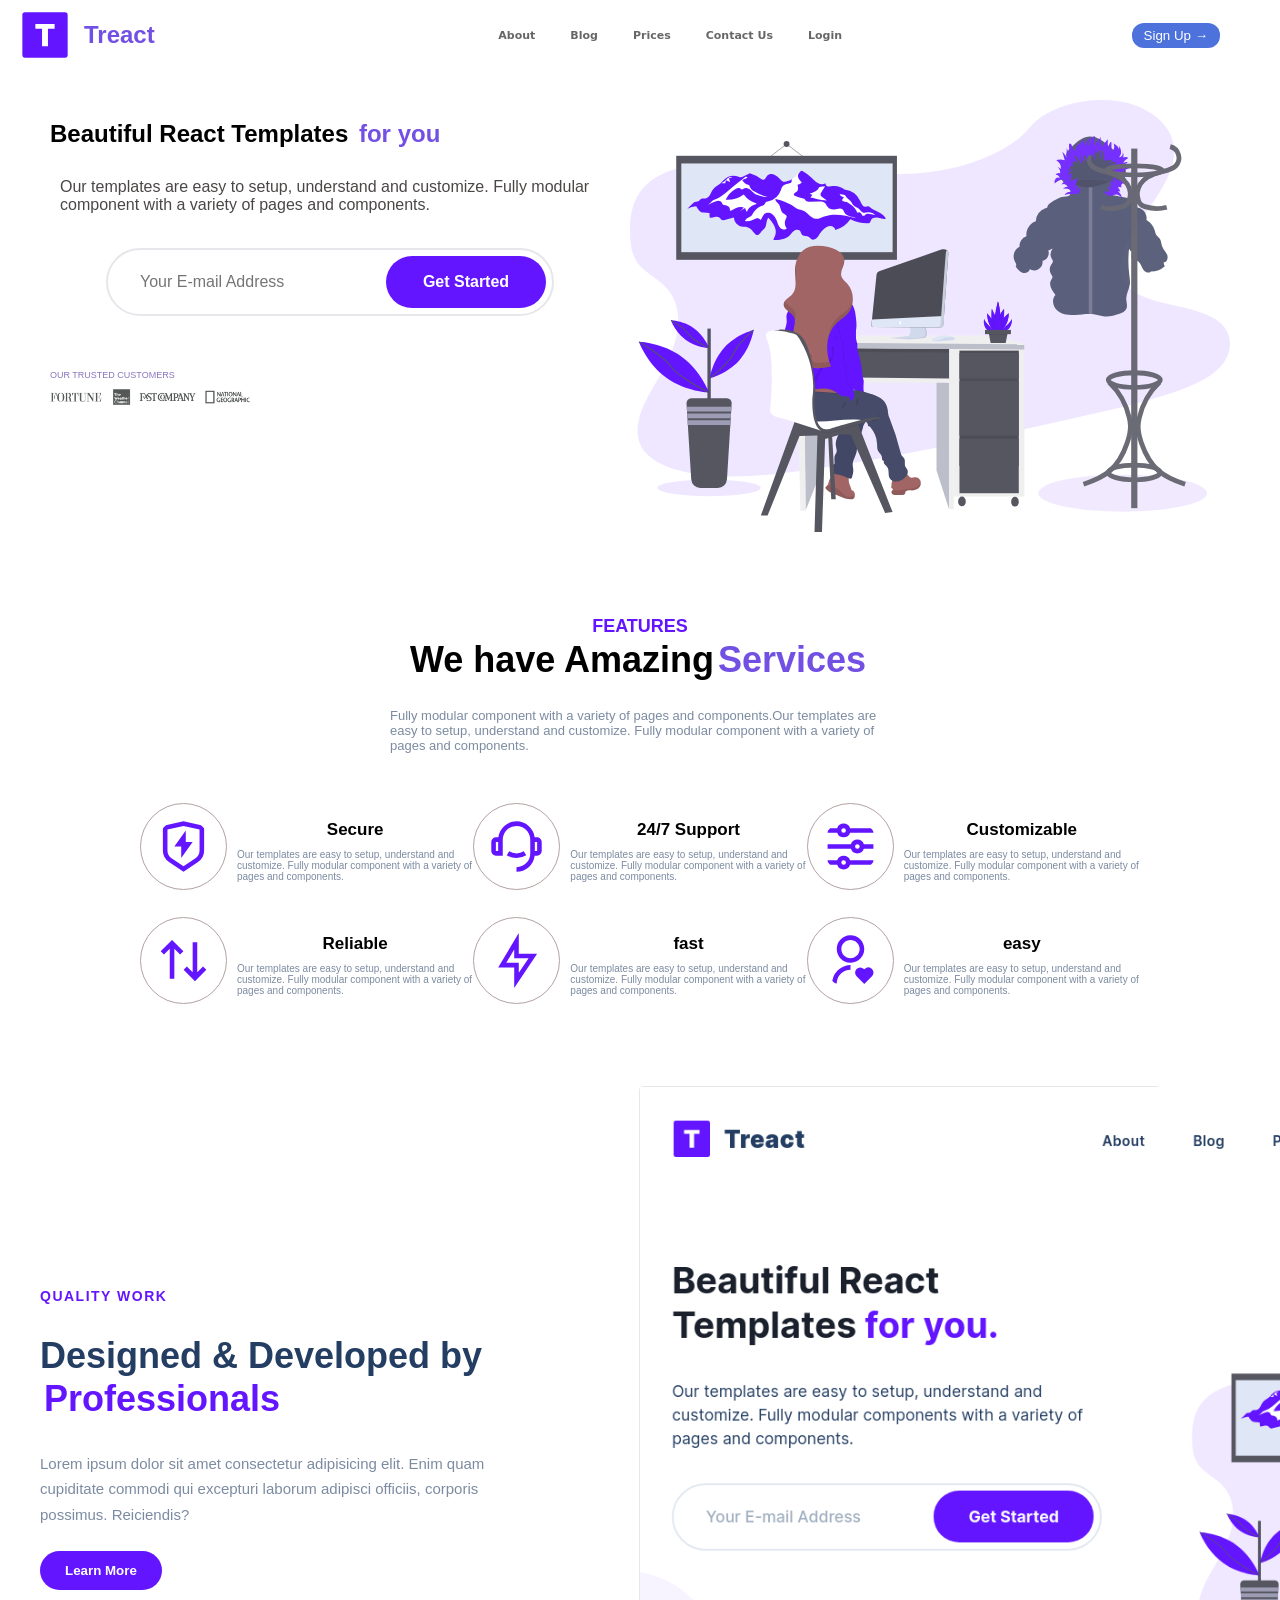
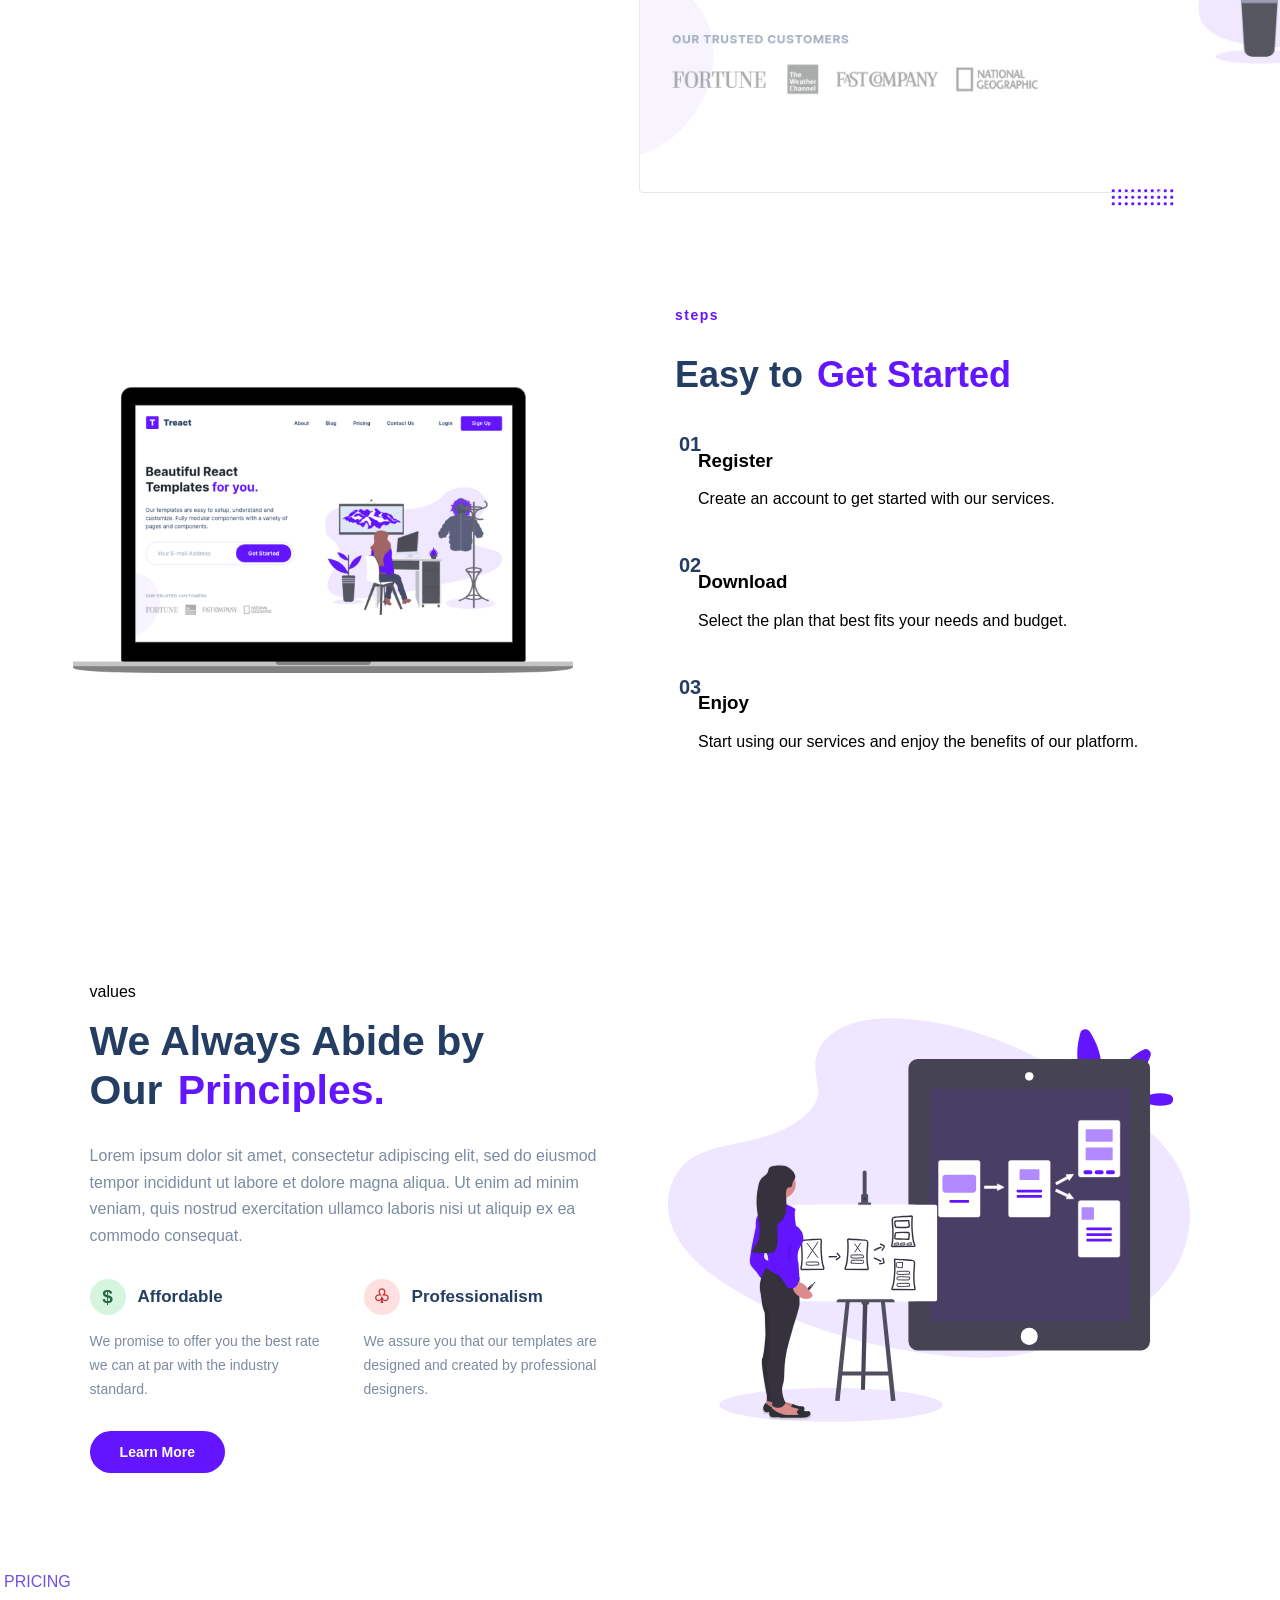
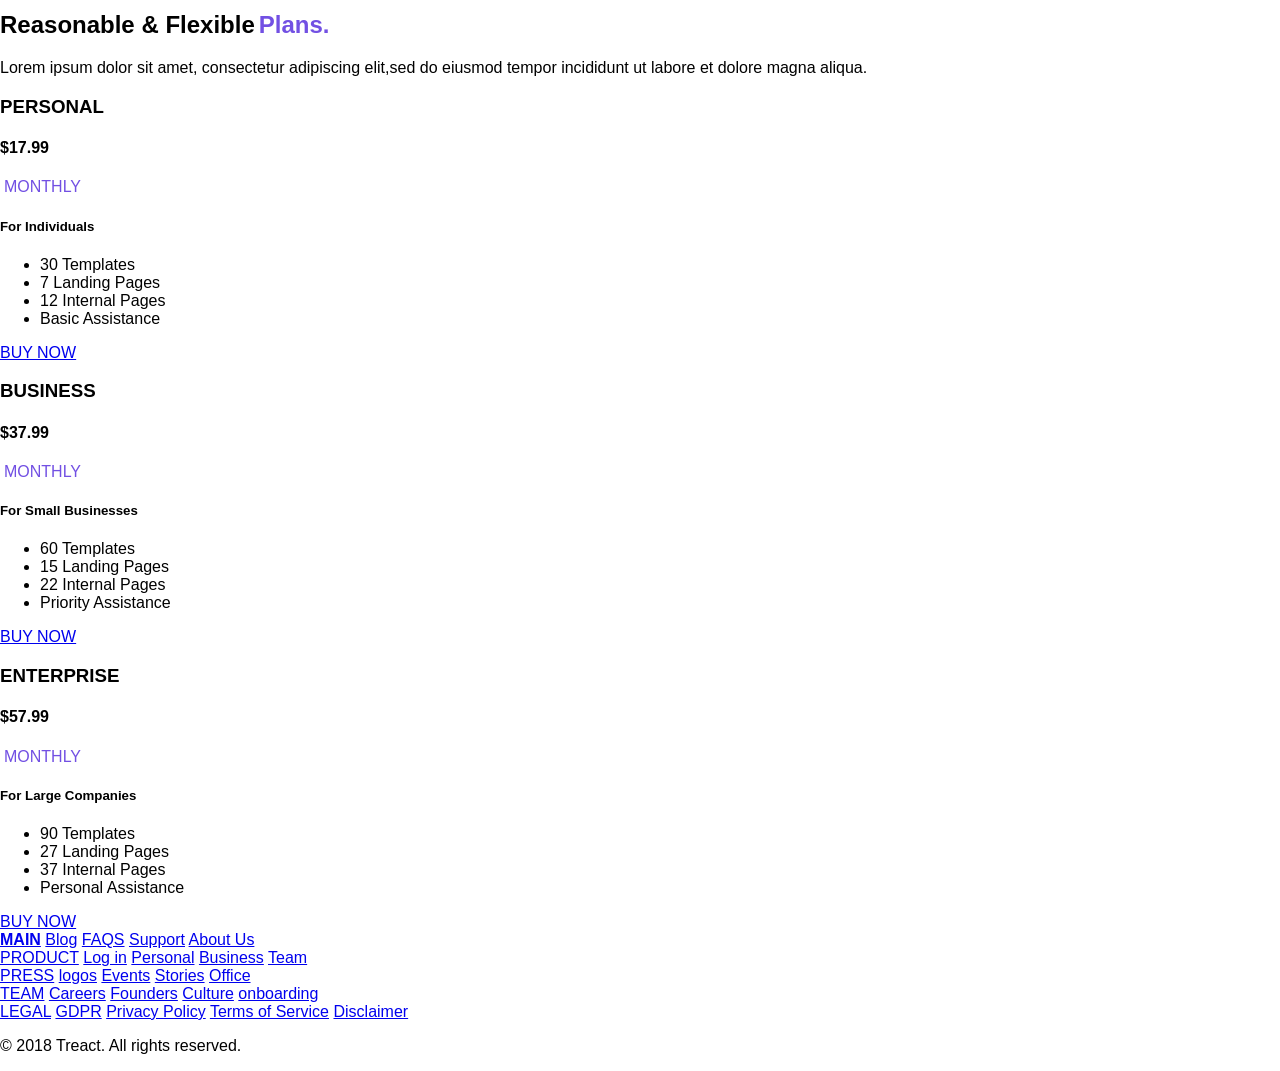
==== commit c6adc88a: "first commit" ====
--- a/index.html
+++ b/index.html
@@ -158,8 +158,7 @@
                         <div class="value-icon affordable-icon">$</div>
                         <h3>Affordable</h3>
                     </div>
-                    <p>
-                        We promise to offer you the best rate we can
+                    <p>We promise to offer you the best rate we can
                         at par with the industry standard.
                     </p>
                 </div>
@@ -168,25 +167,89 @@
                         <div class="value-icon professional-icon">♧</div>
                         <h3>Professionalism</h3>
                     </div>
-                    <p>
-                        We assure you that our templates are designed
+                    <p> We assure you that our templates are designed
                         and created by professional designers.
                     </p>
                 </div>
             </div>
-            <button class="values-button" type="button">
-                Learn More
+            <button class="values-button" type="button">Learn More
             </button>
         </div>
         <div class="values-image-container">
-            <img
-                src="assets/your-values-image.png"
-                alt="Designer presenting a website design"
-                class="values-image">
+            <img src="assets/prototype-illustration.21bc4b3f612a2f257c3d361067582485.svg"alt=""class="values-image">
             </div>
         </div>
         </section>
     </section>
+    <section class="pricing-section" id="pricing">
+    <div class="pricing-header">
+        <span class="pricing-subtitle">PRICING</span>
+        <h2> Reasonable & Flexible<span>Plans.</span>
+        </h2>
+        <p>Lorem ipsum dolor sit amet, consectetur adipiscing elit,sed do eiusmod tempor incididunt ut labore et dolore magna aliqua.
+        </p>
+    </div>
+    <div class="pricing-cards">
+        <div class="pricing-card personal">
+            <div class="pricing-top">
+                <h3>PERSONAL</h3>
+                <h4>$17.99</h4>
+                <span class="billing">MONTHLY</span>
+            </div>
+            <div class="pricing-details">
+                <h5>For Individuals</h5>
+                <ul>
+                    <li>30 Templates</li>
+                    <li>7 Landing Pages</li>
+                    <li>12 Internal Pages</li>
+                    <li>Basic Assistance</li>
+                </ul>
+            </div>
+            <div class="pricing-bottom">
+                <a href="#" class="pricing-button">BUY NOW</a>
+            </div>
+        </div>
+        <div class="pricing-card business">
+            <div class="pricing-top">
+                <h3>BUSINESS</h3>
+                <h4>$37.99</h4>
+                <span class="billing">MONTHLY</span>
+            </div>
+            <div class="pricing-details">
+                <h5>For Small Businesses</h5>
+                <ul>
+                    <li>60 Templates</li>
+                    <li>15 Landing Pages</li>
+                    <li>22 Internal Pages</li>
+                    <li>Priority Assistance</li>
+                </ul>
+            </div>
+            <div class="pricing-bottom">
+                <a href="#" class="pricing-button">BUY NOW</a>
+            </div>
+        </div>
+        <div class="pricing-card enterprise">
+            <div class="pricing-top">
+                <h3>ENTERPRISE</h3>
+                <h4>$57.99</h4>
+                <span class="billing">MONTHLY</span>
+            </div>
+            <div class="pricing-details">
+                <h5>For Large Companies</h5>
+                <ul>
+                    <li>90 Templates</li>
+                    <li>27 Landing Pages</li>
+                    <li>37 Internal Pages</li>
+                    <li>Personal Assistance</li>
+                </ul>
+            </div>
+            <div class="pricing-bottom">
+                <a href="#" class="pricing-button">BUY NOW</a>
+            </div>
+        </div>
+    </div>
+    </section>
+
 </body>
 <footer>
     <div class="footer-container">
--- a/style.css
+++ b/style.css
@@ -120,7 +120,7 @@
   content: " →";
   font-weight: bold;
 }
-/* body */
+
 body {
     font-family: Arial, sans-serif;
     margin: 0;
@@ -653,114 +653,228 @@
   padding: 50px;
 }
 
-.plan {
-  background-color: whitesmoke;
-  padding: 50px;
-  width: 300px;
-  margin: 0 auto;
-  border: none;
-  border-radius: 13px;
-  box-shadow: 0 4px 10px rgba(0,0,0,0.3);
-  transition: transform 0.2s ease;
-}
-
-.plan:hover{
-  transform: translateY(-8px);
-}
-
-.plan--highlighted {
-  border: 2px solid #4337de;
-}
-
-.plan__title {
-  color: #4337de;
-  padding: 3px;
-}
-
-.plan__price {
-  color: #4337de;
-  font-size: 30px;
-}
-
-.plan__price span {
-  color: grey;
-  font-size: large;
-}
-
-.plan__features {
-  list-style: none;
-  padding: 0;
-  margin: 0 8px;
-}
-
-.plan__feature {
-  padding: 5px;
-  margin-bottom: 5px;
-}
-
-.plan__button { 
-  padding: 1px 20px;
-  font-size: large;
-  background-color: #4337de;
-  color: white;
-  border: none;
-  border-radius: 10px;
-  cursor: pointer;
-  transition: background-color 0.2s ease;
-}
-
-.plan__button:hover {
-  background-color: #7c75e0;
-}
-
-
-
-
-
-
-@import url('https://fonts.googleapis.com/css2?family=Inter:wght@100;200;300;400;500;600;700;800;900&display=swap');
-
-* {
+.pricing-section {
+    width: 100%;
+    padding: 90px 5% 100px;
+    background-color: #fff;
+    box-sizing: border-box;
+    font-family: Arial, sans-serif;
+}
+
+.pricing-section {
+    box-sizing: border-box;
+}
+
+.pricing-header {
+    max-width: 750px;
+    margin: 0 auto 55px;
+    text-align: center;
+}
+
+.pricing-subtitle {
+    display: block;
+    margin-bottom: 18px;
+    color: #5265d9;
+    font-size: 14px;
+    font-weight: 700;
+    letter-spacing: 2px;
+}
+
+.pricing-header h2 {
+    margin: 0 0 20px;
+    color: #384658;
+    font-size: clamp(30px, 4vw, 42px);
+    font-weight: 800;
+    line-height: 1.25;
+}
+
+.pricing-header h2 span {
+    color: #5265d9;
+}
+
+.pricing-header p {
+    max-width: 620px;
+    margin: 0 auto;
+    color: #858b95;
+    font-size: 16px;
+    line-height: 1.7;
+}
+
+.pricing-cards {
+    display: grid;
+    grid-template-columns: repeat(3, minmax(0, 1fr));
+    align-items: stretch;
+    gap: 35px;
+    max-width: 1100px;
+    margin: 0 auto;
+}
+
+.pricing-card {
+    display: flex;
+    flex-direction: column;
+    min-width: 0;
+    overflow: hidden;
+    background: #fff;
+    border: 1px solid #eeeeee;
+    border-radius: 6px;
+    box-shadow: 0 5px 25px rgba(0, 0, 0, 0.025);
+    text-align: center;
+    transition: transform 0.25s ease, box-shadow 0.25s ease;
+}
+
+.pricing-card:hover {
+    transform: translateY(-5px);
+    box-shadow: 0 12px 30px rgba(0, 0, 0, 0.08);
+}
+
+.pricing-card.personal {
+    border-top: 6px solid #75cfc0;
+}
+
+.pricing-card.business {
+    border-top: 6px solid #526fdc;
+    background: #526fdc;
+    color: #fff;
+}
+
+.pricing-card.enterprise {
+    border-top: 6px solid #e68b8b;
+}
+
+.pricing-top {
+    padding: 28px 15px 30px;
+    border-bottom: 1px solid #eeeeee;
+}
+
+.pricing-card h3 {
+    margin: 0 0 20px;
+    color: #62666e;
+    font-size: 16px;
+    font-weight: 700;
+}
+
+.pricing-card h4 {
+    margin: 0 0 15px;
+    color: #62666e;
+    font-size: 38px;
+    font-weight: 800;
+}
+
+.pricing-card .billing {
+    color: #a0a8ad;
+    font-size: 13px;
+    font-weight: 700;
+    letter-spacing: 2px;
+}
+
+.business .pricing-top,
+.business .pricing-details {
+    border-color: rgba(255, 255, 255, 0.2);
+}
+
+.business h3,
+.business h4,
+.business .billing {
+    color: #fff;
+}
+
+.pricing-details {
+    flex: 1;
+    padding: 25px 15px;
+    border-bottom: 1px solid #eeeeee;
+}
+
+.pricing-details h5 {
+    margin: 0 0 20px;
+    color: #62666e;
+    font-size: 16px;
+    font-weight: 700;
+}
+
+.pricing-details ul {
     margin: 0;
     padding: 0;
-    box-sizing: border-box;
-    font-family: 'Inter', system-ui;
-    color: #243e63;
-}
+    list-style: none;
+}
+
+.pricing-details li {
+    margin: 0 0 16px;
+    color: #858b95;
+    font-size: 13px;
+    line-height: 1.5;
+}
+
+.business .pricing-details h5,
+.business .pricing-details li {
+    color: #fff;
+}
+
+.pricing-bottom {
+    padding: 25px 15px 30px;
+}
+
+.pricing-button {
+    display: inline-block;
+    width: 150px;
+    max-width: 100%;
+    padding: 12px 20px;
+    border-radius: 30px;
+    background: #75cfc0;
+    color: #fff;
+    font-size: 12px;
+    font-weight: 700;
+    text-decoration: none;
+    transition: opacity 0.2s ease;
+}
+
+.enterprise .pricing-button {
+    background: #e68b8b;
+}
+
+.business .pricing-button {
+    background: #fff;
+    color: #5265d9;
+}
+
+.pricing-button:hover {
+    opacity: 0.8;
+}
+
+@media (max-width: 850px) {
+    .pricing-cards {
+        gap: 18px;
+    }
+
+    .pricing-card h4 {
+        font-size: 30px;
+    }
+}
+
+@media (max-width: 650px) {
+    .pricing-section {
+        padding: 65px 20px;
+    }
+
+    .pricing-header {
+        margin-bottom: 35px;
+    }
+
+    .pricing-cards {
+        grid-template-columns: 1fr;
+        max-width: 380px;
+        gap: 25px;
+    }
+
+    .pricing-card h4 {
+        font-size: 38px;
+    }
+}
+
+@import url('https://fonts.googleapis.com/css2?family=Inter:wght@100;200;300;400;500;600;700;800;900&display=swap');
 
 body {
-    max-width: 100vw;
-    overflow-x: hidden;
-}
-
-.row {
-    width: 100%;
-    max-width: 1280px;
-    margin: 0 auto;
-}
-
-.row__narrow {
-    width: 100%;
-    max-width: 1024px;
-    margin: 0 auto;
-}
-
-.container {
-    padding: 96px 0;
-}
-
-.purple {
-    color: #6415ff;
-}
-
-section {
-    padding: 0 32px;
-}
-
-main {
-    margin-bottom: 96px;
-}
-
+    background-color: lightblue;
+}
 
 /* 
 
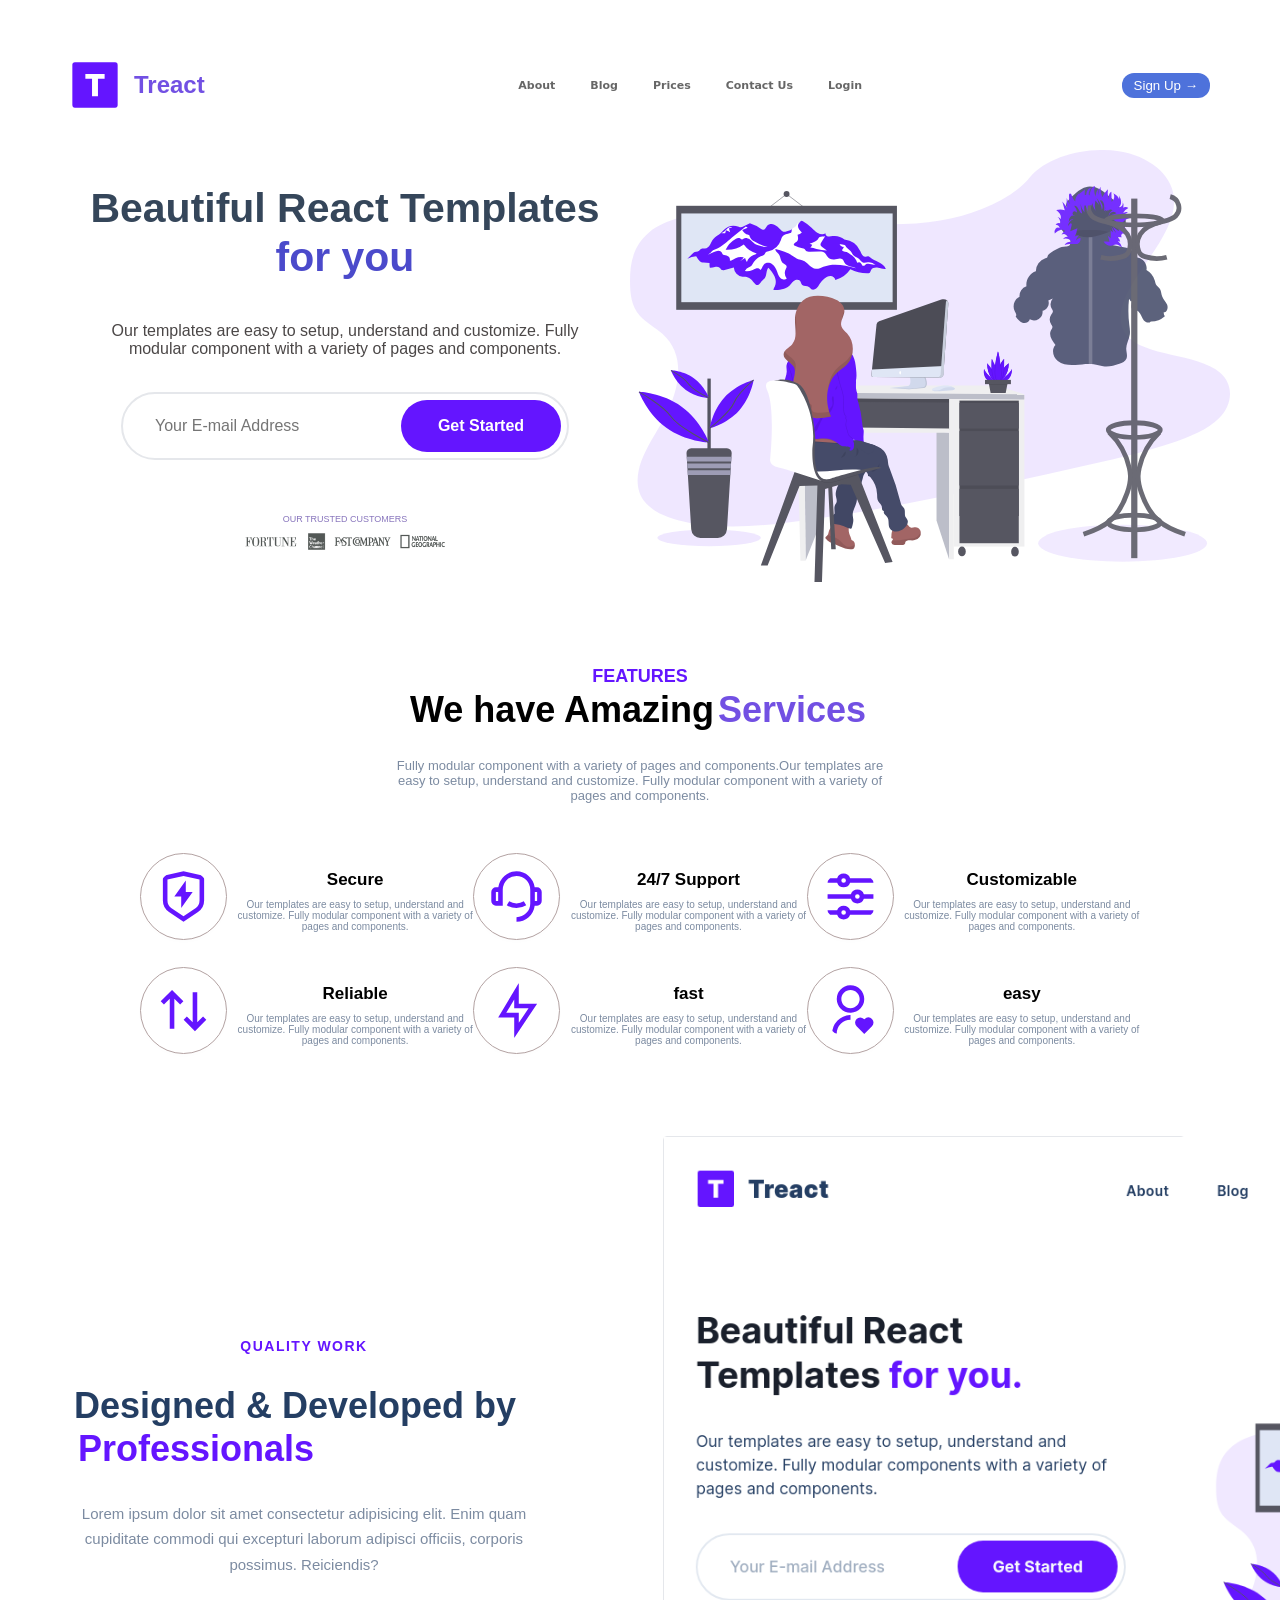
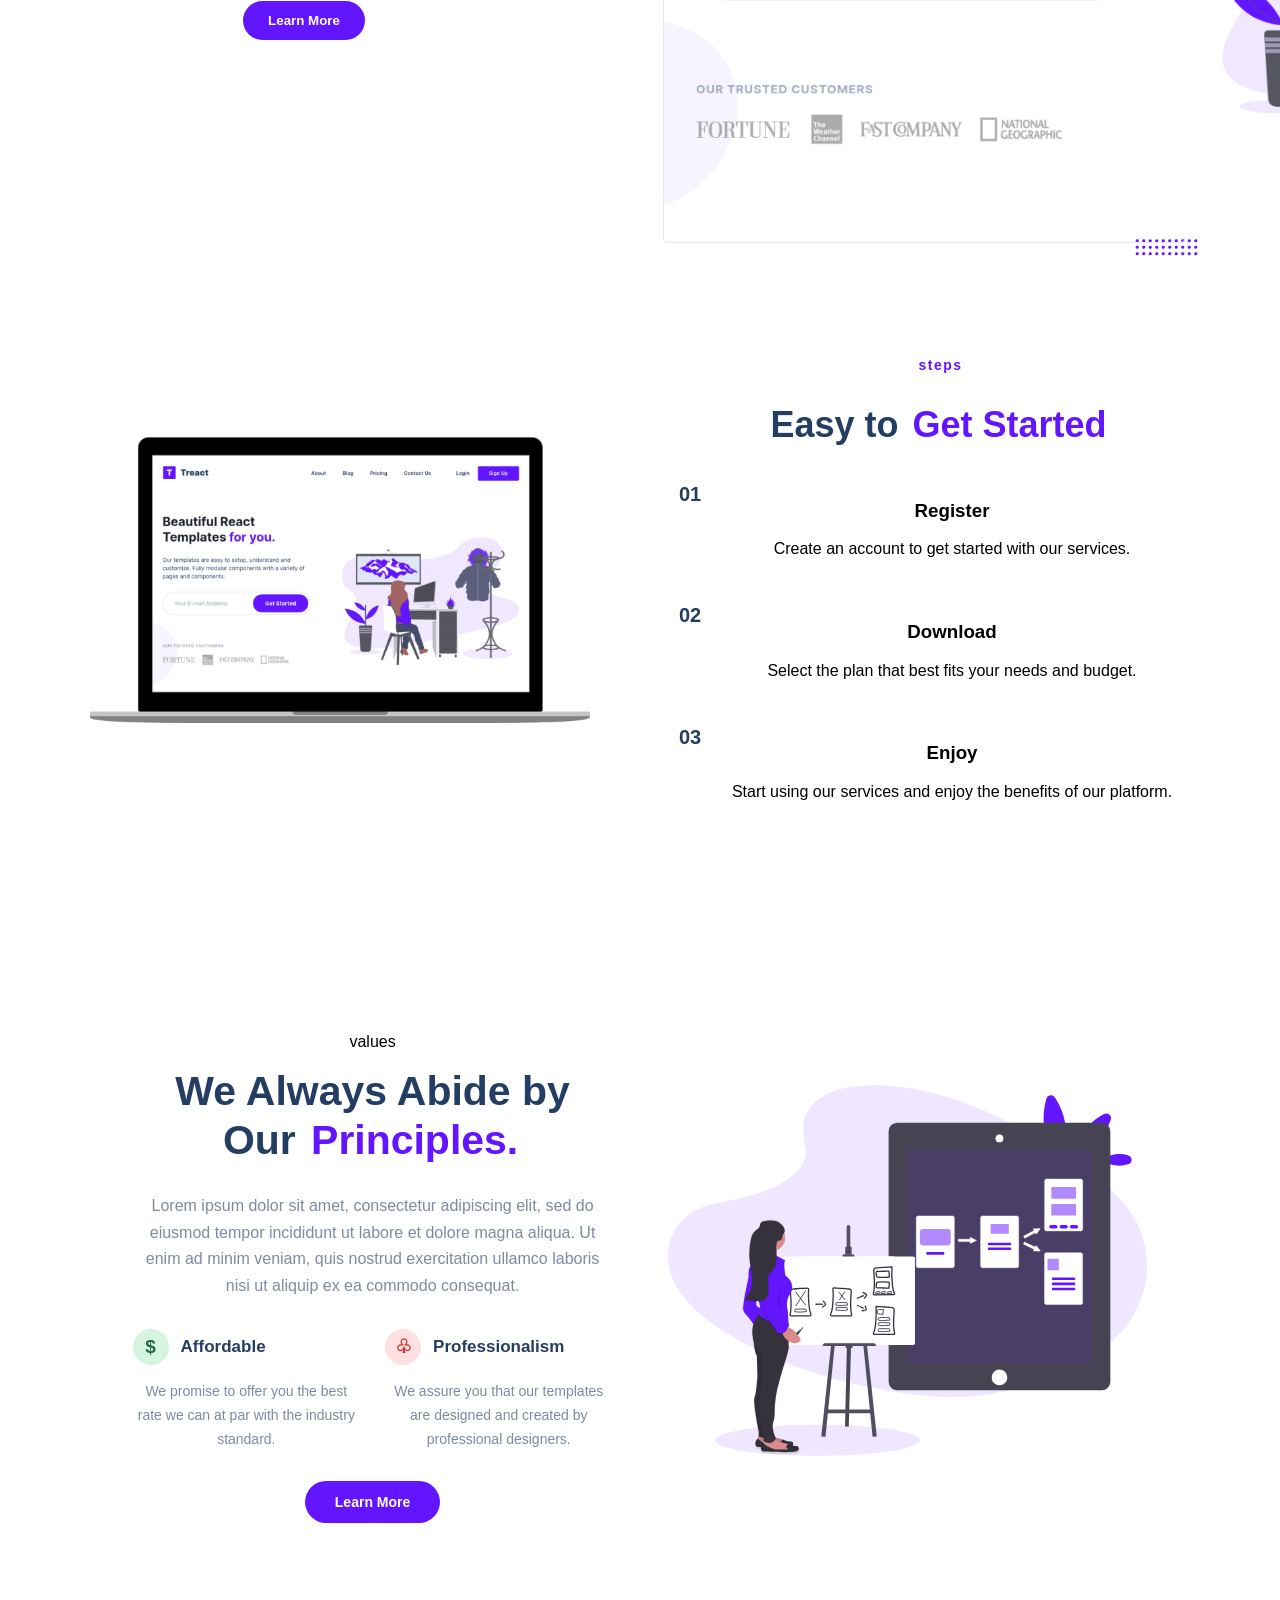
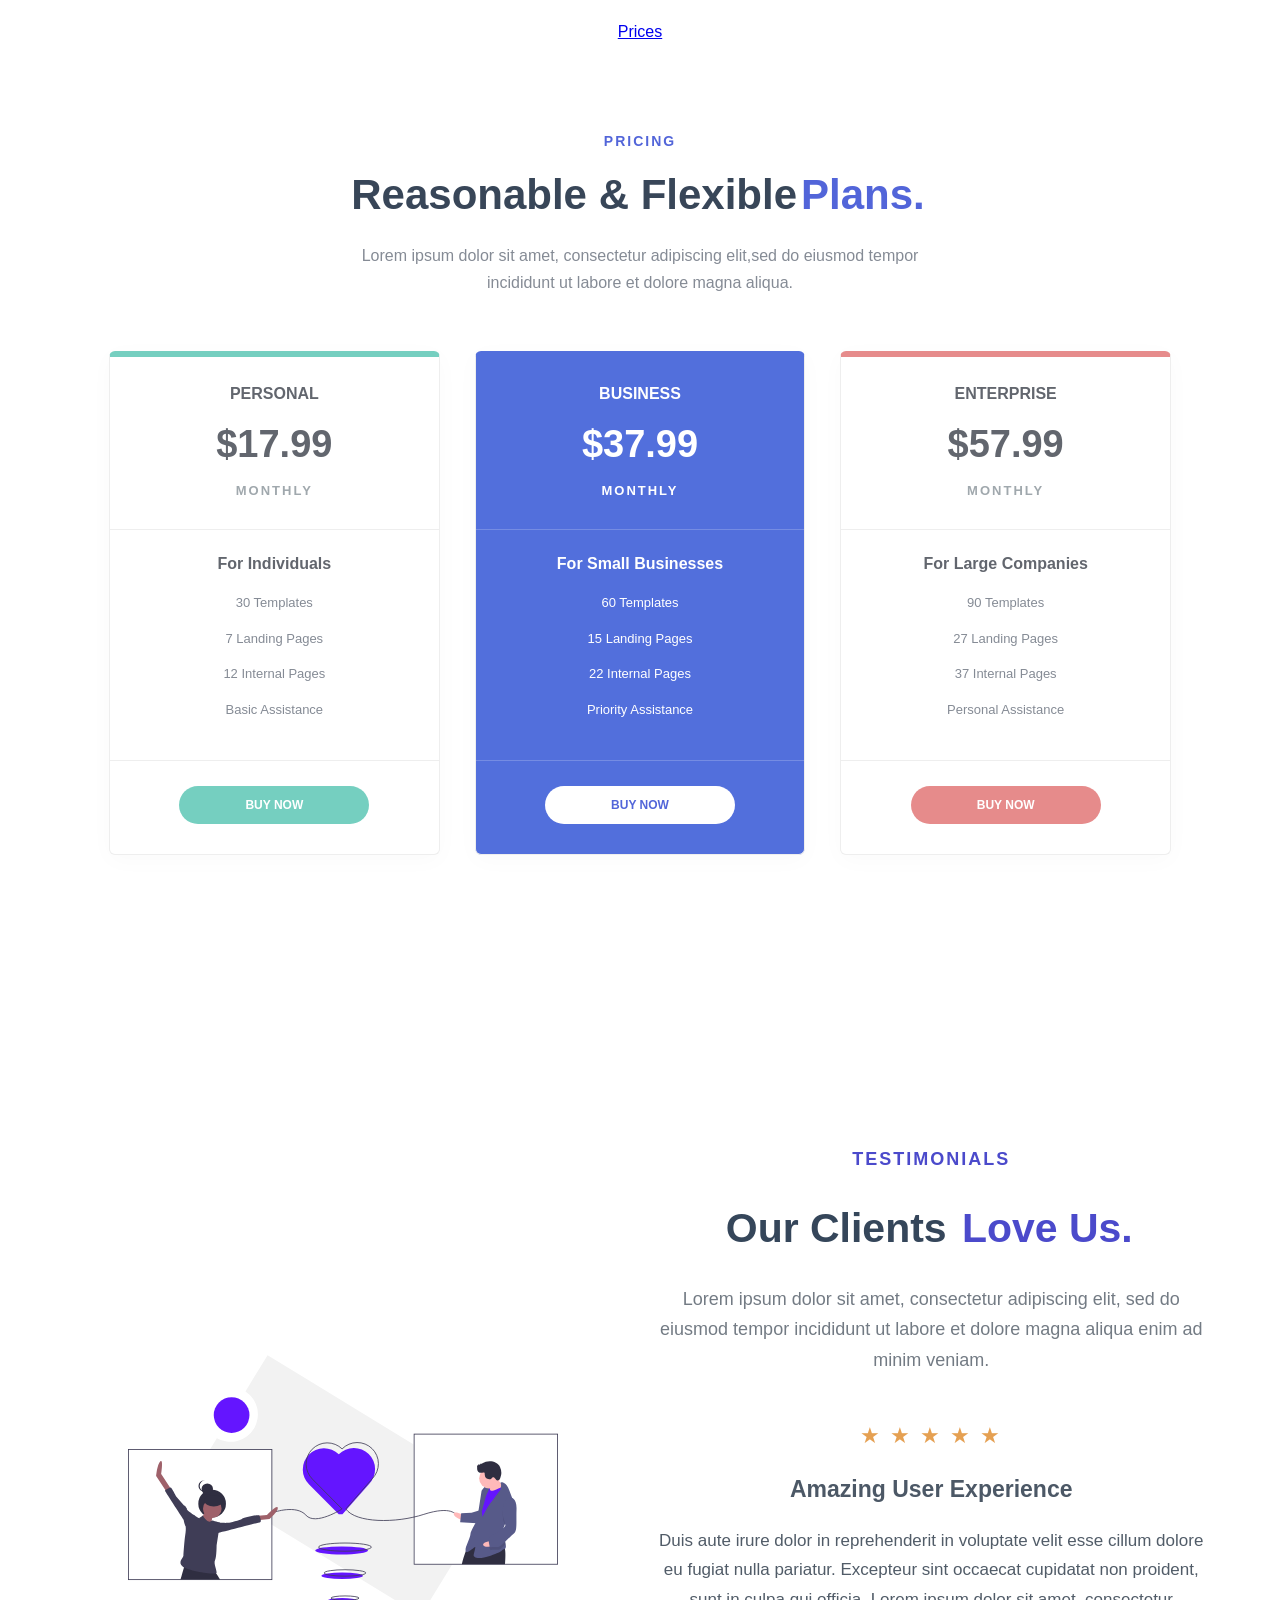
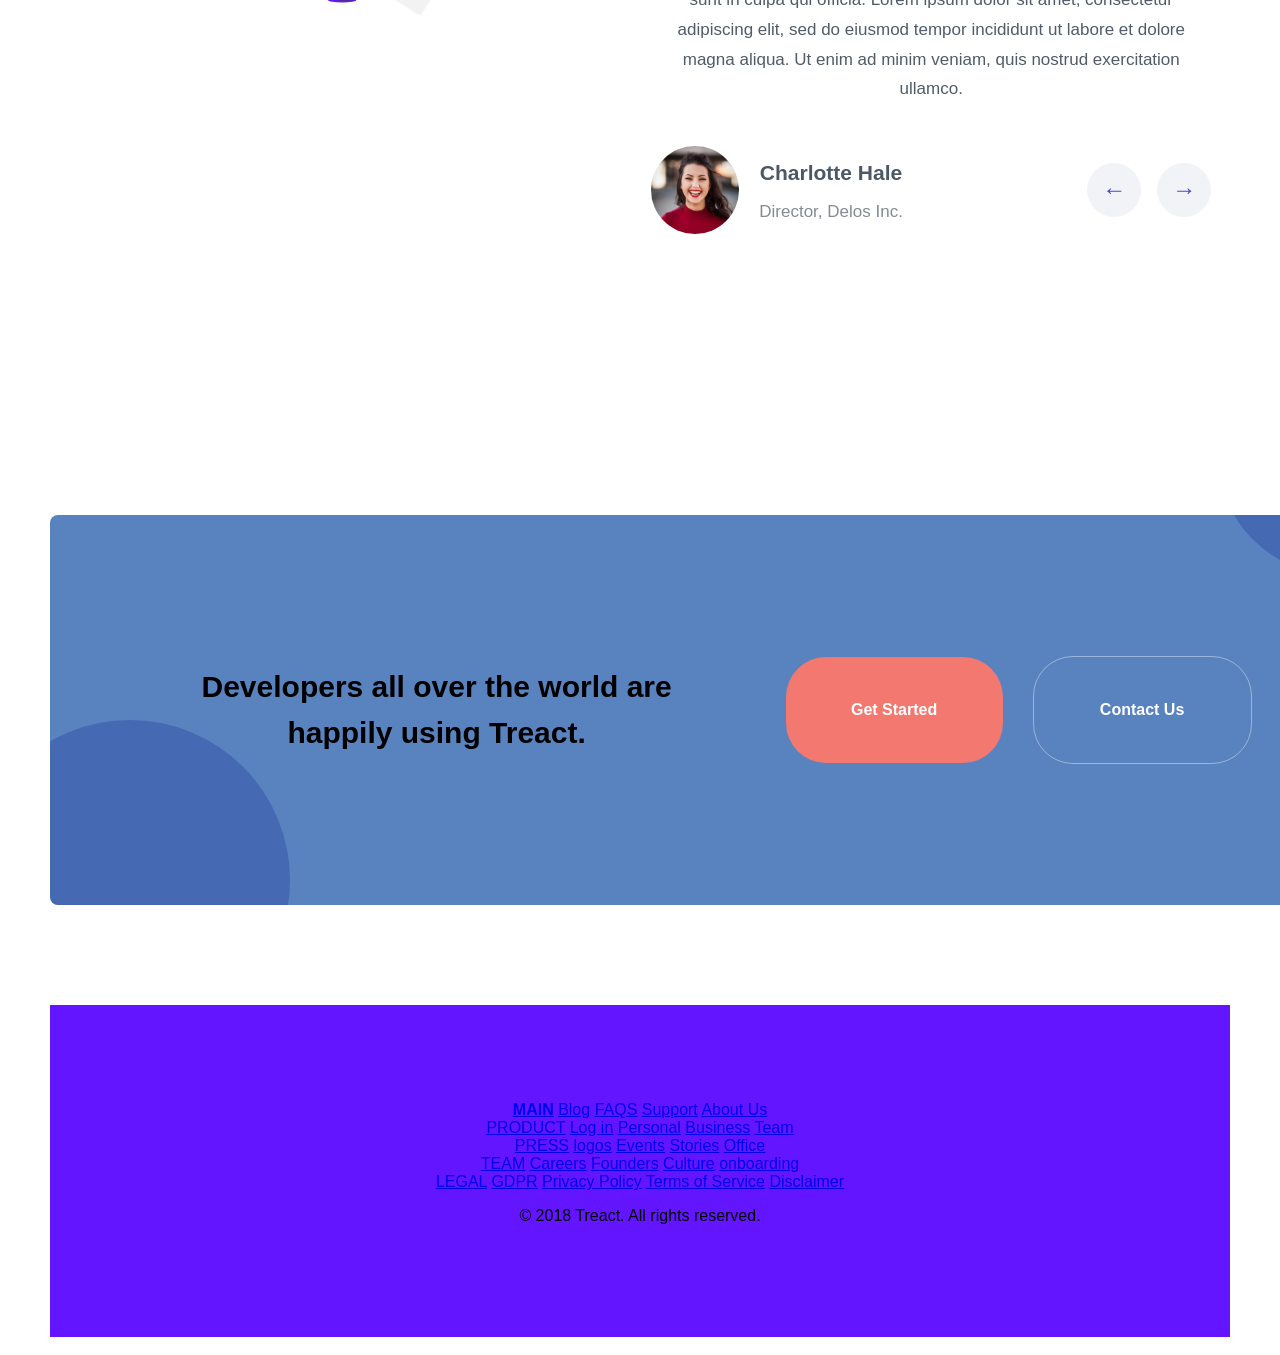
==== commit 6e01e72f: "first commit" ====
--- a/index.html
+++ b/index.html
@@ -181,7 +181,8 @@
         </div>
         </section>
     </section>
-    <section class="pricing-section" id="pricing">
+    <a href="#pricing">Prices</a>
+    <section class="pricing-section" id="">
     <div class="pricing-header">
         <span class="pricing-subtitle">PRICING</span>
         <h2> Reasonable & Flexible<span>Plans.</span>
@@ -250,6 +251,56 @@
     </div>
     </section>
 
+    <section class="testimonials">
+        <div class="testimonial-image">
+            <img src="assets/love-illustration.c759090fa833369ad6ffb6eb19cacb3e.svg"alt="">
+        </div>
+        <div class="testimonial-content">
+            <p class="eyebrow">TESTIMONIALS</p>
+            <h1>Our Clients <span>Love Us.</span></h1>
+            <p class="intro">Lorem ipsum dolor sit amet, consectetur adipiscing elit,
+                sed do eiusmod tempor incididunt ut labore et dolore magna
+                aliqua enim ad minim veniam.</p>
+            <div class="review">
+                <div class="stars" aria-label="5 out of 5 stars">   ★ ★ ★ ★ ★
+                </div>
+                <h2>Amazing User Experience</h2>
+                <p class="review-text">  Duis aute irure dolor in reprehenderit in voluptate
+                    velit esse cillum dolore eu fugiat nulla pariatur.
+                    Excepteur sint occaecat cupidatat non proident, sunt
+                    in culpa qui officia. Lorem ipsum dolor sit amet,
+                    consectetur adipiscing elit, sed do eiusmod tempor
+                    incididunt ut labore et dolore magna aliqua. Ut enim
+                    ad minim veniam, quis nostrud exercitation ullamco. </p>
+            </div>
+            <div class="customer-row">
+                <div class="customer">
+                    <img  src="assets/photo-1494790108377-be9c29b29330.avif"alt="Charlotte Hale" >
+                    <div class="customer-info">
+                        <h3>Charlotte Hale</h3>
+                        <p>Director, Delos Inc.</p>
+                    </div>
+                </div>
+                <div class="arrows">
+                    <button type="button" aria-label="Previous testimonial"> &#8592;
+                    </button>
+                    <button type="button" aria-label="Next testimonial"> &#8594;
+                    </button>
+                </div>
+            </div>
+        </div>
+    </section>
+
+<section class="cta-section">
+    <div class="cta-content">
+        <h2> Developers all over the world are happily using Treact.</h2>
+        <div class="cta-buttons">
+            <a href="#" class="cta-button primary-button">Get Started</a>
+            <a href="#" class="cta-button secondary-button">Contact Us</a>
+        </div>
+    </div>
+</section>
+
 </body>
 <footer>
     <div class="footer-container">
--- a/style.css
+++ b/style.css
@@ -619,7 +619,7 @@
     object-fit: contain;
 }
 
-@media (max-width: 768px) {
+@media (max-width: 768px) { 
     .values-section {
         padding: 65px 6%;
     }
@@ -646,6 +646,7 @@
         max-width: 480px;
     }
 
+}
 body {
   font-family: Verdana, Geneva, Tahoma, sans-serif;
   background-color: white;
@@ -872,9 +873,6 @@
 
 @import url('https://fonts.googleapis.com/css2?family=Inter:wght@100;200;300;400;500;600;700;800;900&display=swap');
 
-body {
-    background-color: lightblue;
-}
 
 /* 
 
@@ -969,117 +967,350 @@
 }
 
 
-/* 
-
-HEADER / ABOUT US ↓
-
-*/
-
-
-header .row {
+.testimonials {
+    width: 100%;
+    max-width: 1200px;
+    min-height: 100vh;
+    margin: 0 auto;
+    padding: 80px 40px;
+
+    display: grid;
+    grid-template-columns: 0.9fr 1.1fr;
+    align-items: center;
+    gap: 55px;
+}
+
+.testimonial-image {
+    width: 100%;
+    display: flex;
+    align-items: center;
+    justify-content: center;
+}
+
+.testimonial-image img {
+    display: block;
+    width: 100%;
+    max-width: 430px;
+    max-height: 380px;
+    object-fit: contain;
+}
+
+/* Right content */
+.testimonial-content {
+    width: 100%;
+    max-width: 560px;
+}
+
+.eyebrow {
+    color: #4b4acb;
+    font-size: 18px;
+    font-weight: 700;
+    letter-spacing: 2px;
+    margin-bottom: 22px;
+}
+
+h1 {
+    color: #35465a;
+    font-size: clamp(32px, 3.2vw, 44px);
+    line-height: 1.2;
+    font-weight: 800;
+    margin-bottom: 30px;
+}
+
+h1 span {
+    color: #4b4acb;
+}
+
+.intro {
+    color: #737b84;
+    font-size: 18px;
+    line-height: 1.7;
+    margin-bottom: 48px;
+}
+
+/* Review */
+.review {
+    margin-bottom: 36px;
+}
+
+.stars {
+    color: #e5a052;
+    font-size: 22px;
+    letter-spacing: 2px;
+    margin-bottom: 24px;
+}
+
+.review h2 {
+    color: #4c5866;
+    font-size: 23px;
+    line-height: 1.4;
+    margin-bottom: 20px;
+}
+
+.review-text {
+    color: #515c68;
+    font-size: 17px;
+    line-height: 1.75;
+}
+
+
+.customer-row {
     display: flex;
     align-items: center;
     justify-content: space-between;
-}
-
-
-/* 
-
-FEATURES ↓
-
-*/
-
-
-#features {
+    gap: 20px;
+}
+
+.customer {
+    display: flex;
+    align-items: center;
+    gap: 20px;
+    min-width: 0;
+}
+
+.customer img {
+    width: 88px;
+    height: 88px;
+    flex-shrink: 0;
+    border-radius: 50%;
+    object-fit: cover;
+}
+
+.customer-info h3 {
+    color: #4c5866;
+    font-size: 21px;
+    margin-bottom: 8px;
+}
+
+.customer-info p {
+    color: #858b93;
+    font-size: 17px;
+}
+
+.arrows {
+    display: flex;
+    align-items: center;
+    gap: 16px;
+}
+
+.arrows button {
+    width: 54px;
+    height: 54px;
+    border: none;
+    border-radius: 50%;
+    background-color: #f2f3f7;
+    color: #4b4acb;
+    font-size: 24px;
+    cursor: pointer;
+    transition: background-color 0.2s ease;
+}
+
+.arrows button:hover {
+    background-color: #e4e5fa;
+}
+
+@media (max-width: 850px) {
+    .testimonials {
+        grid-template-columns: 1fr;
+        gap: 35px;
+        padding: 50px 28px;
+    }
+
+    .testimonial-image img {
+        max-width: 300px;
+        max-height: 260px;
+    }
+
+    .testimonial-content {
+        max-width: 600px;
+        margin: 0 auto;
+    }
+
+    .intro {
+        margin-bottom: 35px;
+    }
+}
+
+@media (max-width: 480px) {
+    .testimonials {
+        padding: 35px 20px;
+    }
+
+    .testimonial-image img {
+        max-width: 240px;
+        max-height: 210px;
+    }
+
+    .eyebrow {
+        font-size: 15px;
+    }
+
+    h1 {
+        font-size: 32px;
+    }
+
+}
+
+.cta-section {
+    width: calc(100% - 120px);
+    max-width: 1280px;
+    min-height: 290px;
+    margin: 100px auto;
+    padding: 50px 12%;
+    display: flex;
+    align-items: center;
     position: relative;
-}
-
-#features .row__narrow {
-    display: flex;
-    flex-direction: column;
-    align-items: center;
-}
-
-
-/* 
-
-QUALITY WORK ↓
-
-*/
-
-
-#quality .row {
-    display: flex;
+    isolation: isolate;
+    overflow: hidden;
+    border-radius: 8px;
+    background: linear-gradient(  115deg,  #3048e8  #2444e9 55%,#1835ce );
+    background-color: #5883bf;
+}
+
+.cta-section::before,
+.cta-section::after {
+    content: "";
+    position: absolute;
+    z-index: -1;
+    border-radius: 50%;
+    background: rgba(12, 30, 145, 0.25);
+    pointer-events: none;
+}
+
+.cta-section::before {
+    width: 320px;
+    height: 320px;
+    left: -80px;
+    bottom: -135px;
+}
+
+.cta-section::after {
+    width: 240px;
+    height: 240px;
+    right: -65px;
+    top: -180px;
+}
+
+.cta-content {
+    width: 100%;
+    display: flex;
+    align-items: center;
     justify-content: space-between;
-    align-items: center;
-}
-
-
-/* 
-
-STEPS ↓
-
-*/
-
-
-#steps .row {
-    display: flex;
-    justify-content: space-between;
-    align-items: center;
-}
-
-
-/* 
-
-VALUES ↓
-
-*/
-
-#values .row {
-    display: flex;
-    justify-content: space-between;
-    align-items: center;
-}
-
-
-/*
-
-PRICING ↓
-
-*/
-
-
-#pricing .row {
-    display: flex;
-    flex-direction: column;
-    align-items: center;
-}
-
-/* 
-
-TESTIMONIALS ↓
-
-*/
-
-
-#testimonials .row {
-    display: flex;
-}
-
-
-/* 
-
-START / CALL TO ACTION ↓
-
-*/
-
-
-
-#start .row {
-    position: relative;
-    overflow: hidden;
-}
-
+    gap: 35px;
+}
+
+.cta-content h2 {
+    max-width: 490px;
+    flex: 1;
+    color: rgb(0, 0, 0);
+    font-size: 30px;
+    line-height: 1.55;
+    font-weight: 700;
+}
+
+.cta-buttons {
+    display: flex;
+    align-items: center;
+    gap: 30px;
+    flex-shrink: 0;
+}
+
+.cta-button {
+    min-width: 165px;
+    min-height: 66px;
+    padding: 20px 26px;
+
+    display: inline-flex;
+    justify-content: center;
+    align-items: center;
+
+    border-radius: 40px;
+    text-decoration: none;
+    font-size: 16px;
+    font-weight: 700;
+    white-space: nowrap;
+    transition: 0.2s ease;
+}
+
+.cta-button:hover {
+    transform: translateY(-3px);
+}
+
+.primary-button {
+    background: #f27870;
+    color: white;
+}
+
+.primary-button:hover {
+    background: #ed665f;
+}
+
+.secondary-button {
+    color: white;
+    border: 1px solid rgba(255, 255, 255, 0.4);
+    background: transparent;
+}
+
+.secondary-button:hover {
+    background: rgba(255, 255, 255, 0.1);
+}
+
+@media (max-width: 1000px) {
+    .cta-section {
+        width: calc(100% - 60px);
+        padding: 40px 6%;
+    }
+
+    .cta-content {
+        gap: 20px;
+    }
+
+    .cta-content h2 {
+        font-size: 25px;
+    }
+
+    .cta-buttons {
+        gap: 12px;
+    }
+
+    .cta-button {
+        min-width: 125px;
+        min-height: 56px;
+        padding: 16px;
+        font-size: 14px;
+    }
+}
+
+@media (max-width: 650px) {
+    .cta-section {
+        width: calc(100% - 36px);
+        min-height: auto;
+        margin: 50px auto;
+        padding: 35px 25px;
+    }
+
+    .cta-content {
+        flex-direction: column;
+        align-items: flex-start;
+        gap: 25px;
+    }
+
+    .cta-content h2 {
+        font-size: 25px;
+        line-height: 1.45;
+    }
+
+    .cta-buttons {
+        flex-wrap: wrap;
+        gap: 12px;
+    }
+
+    .cta-button {
+        min-width: 120px;
+        min-height: 52px;
+        padding: 15px 20px;
+    }
+}
 
 /* 
 
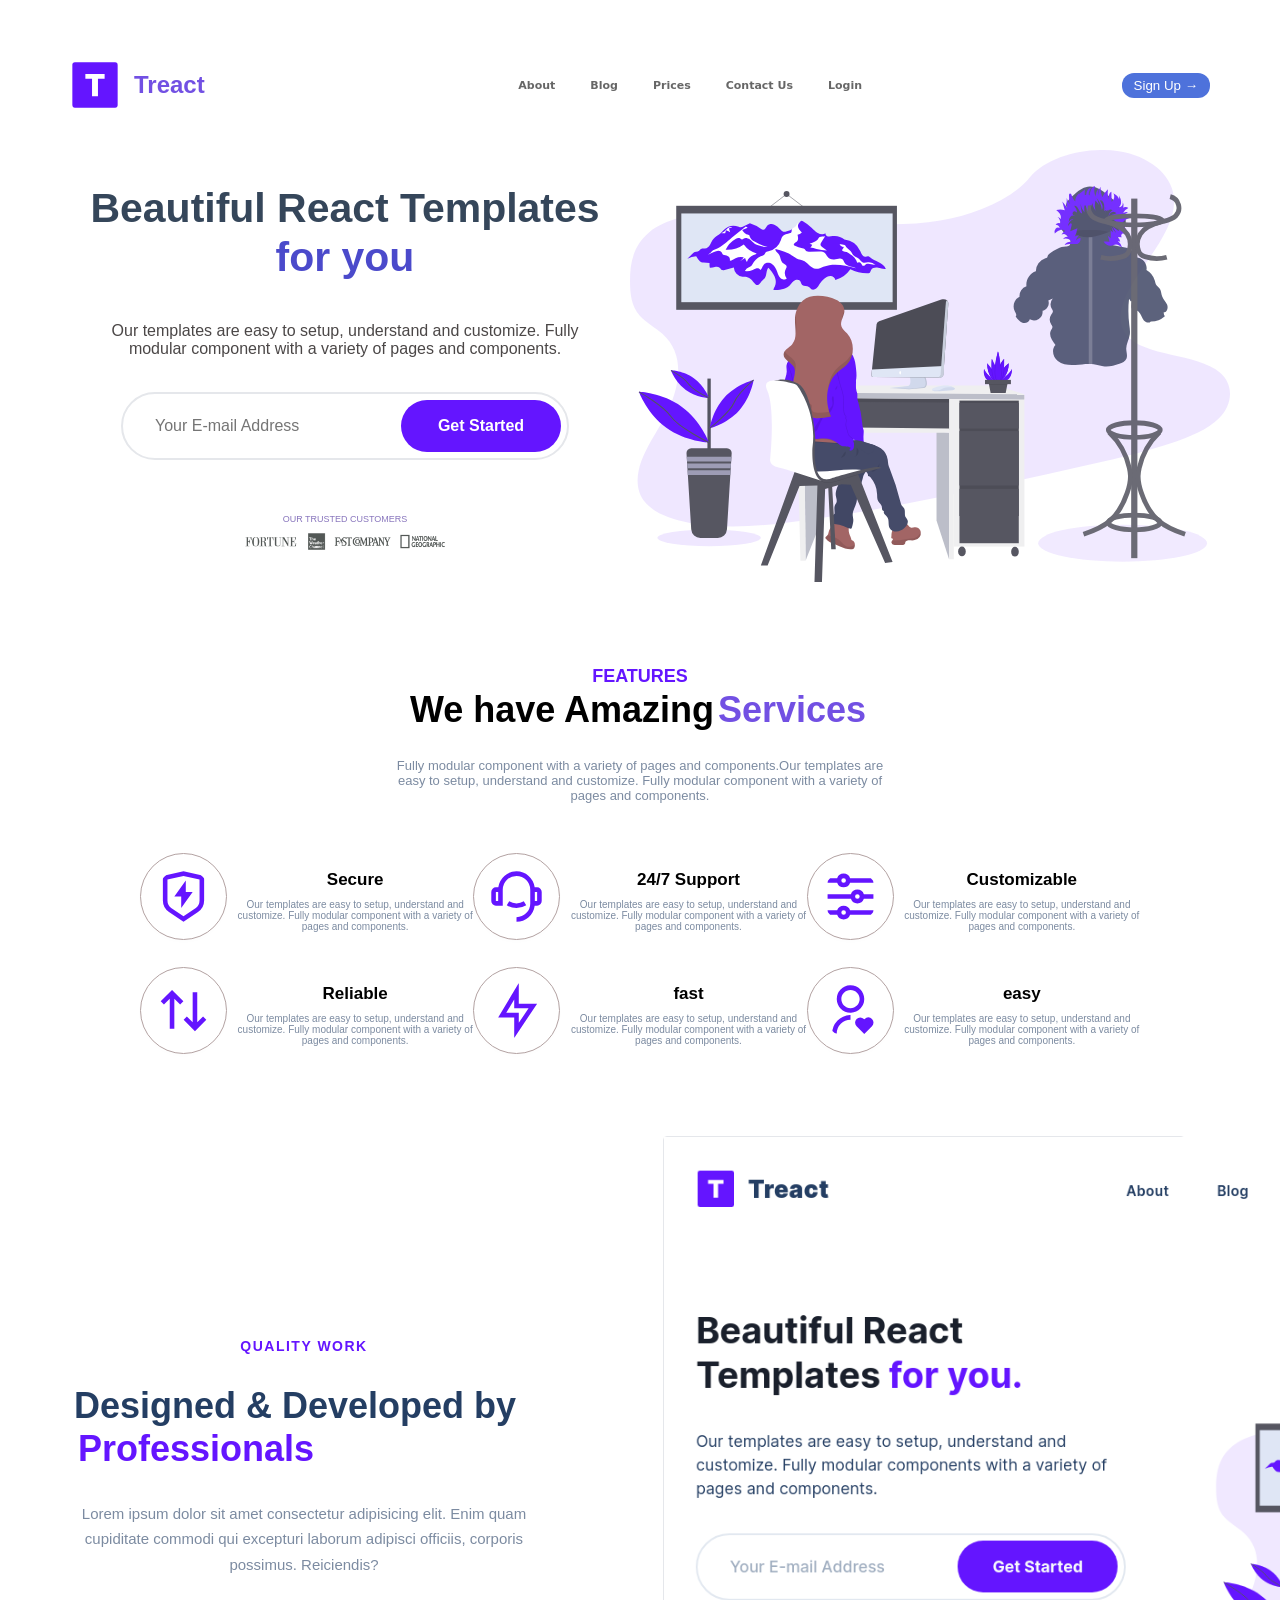
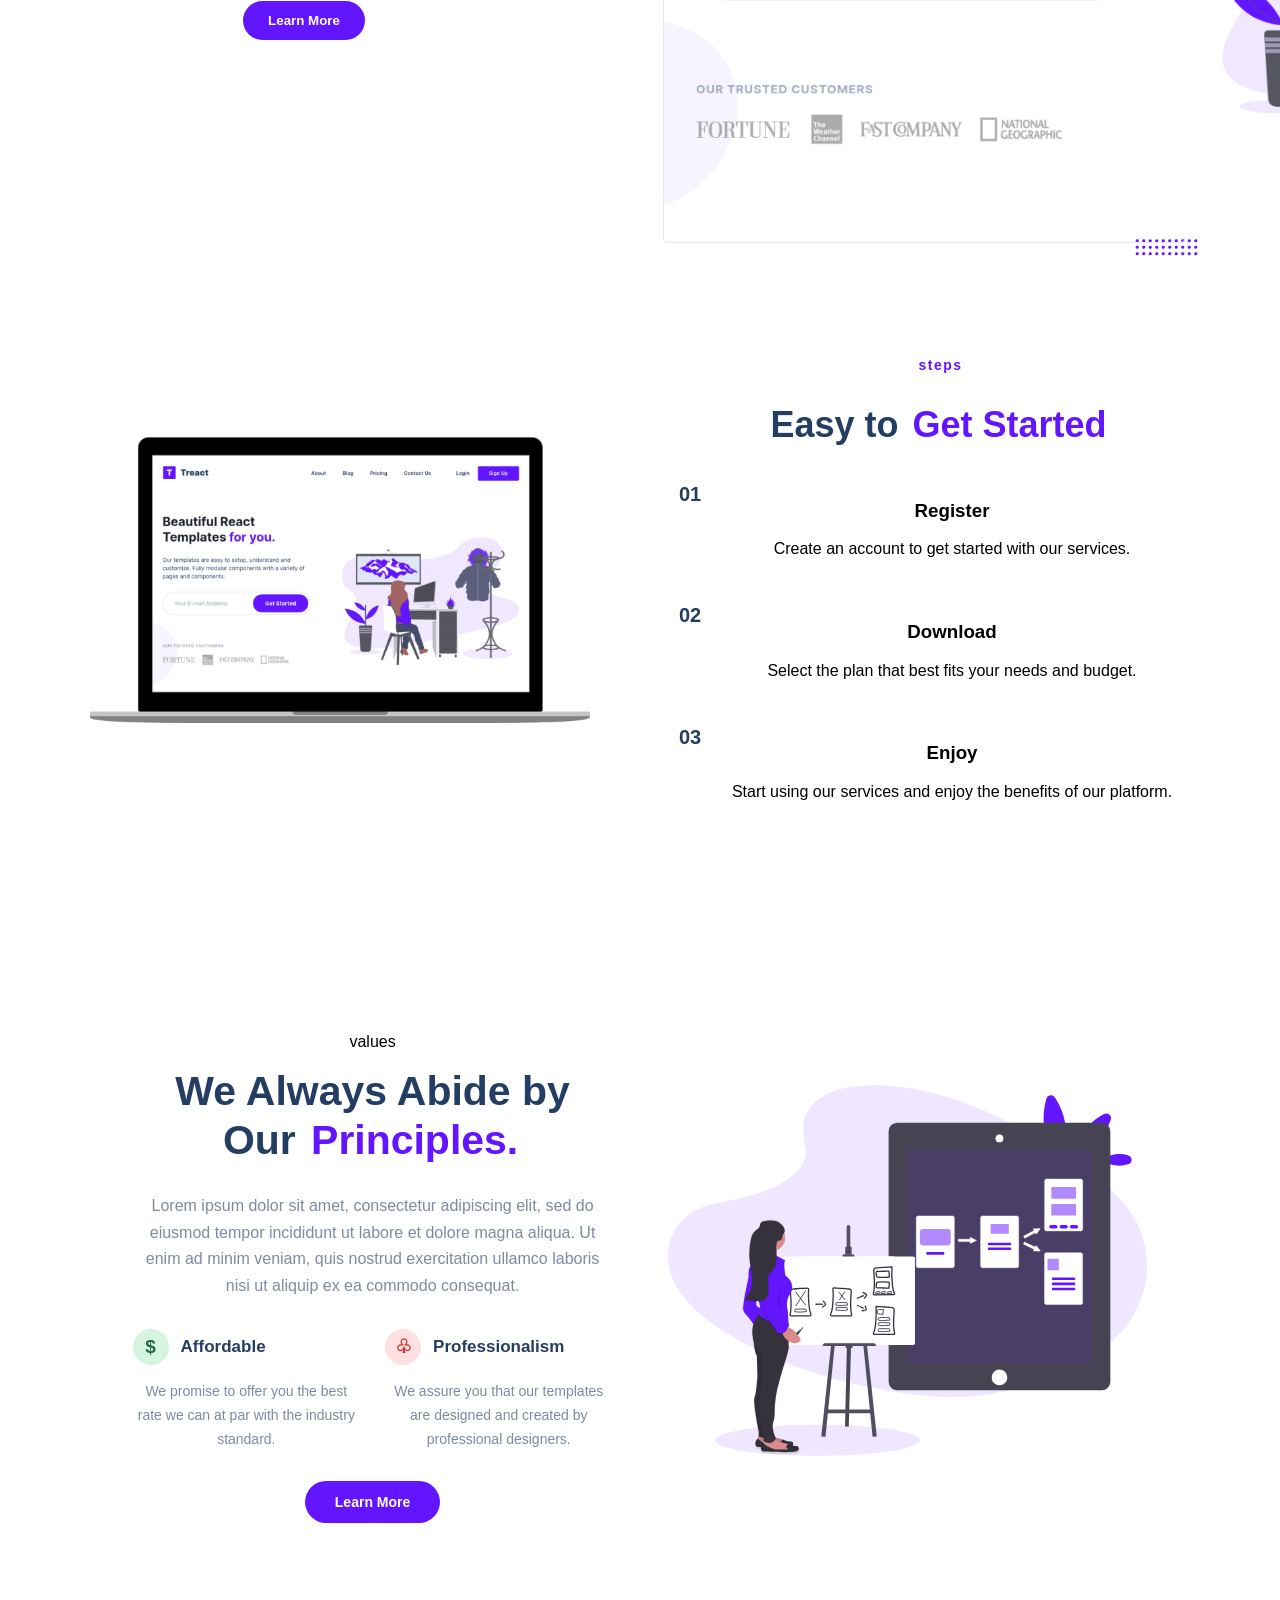
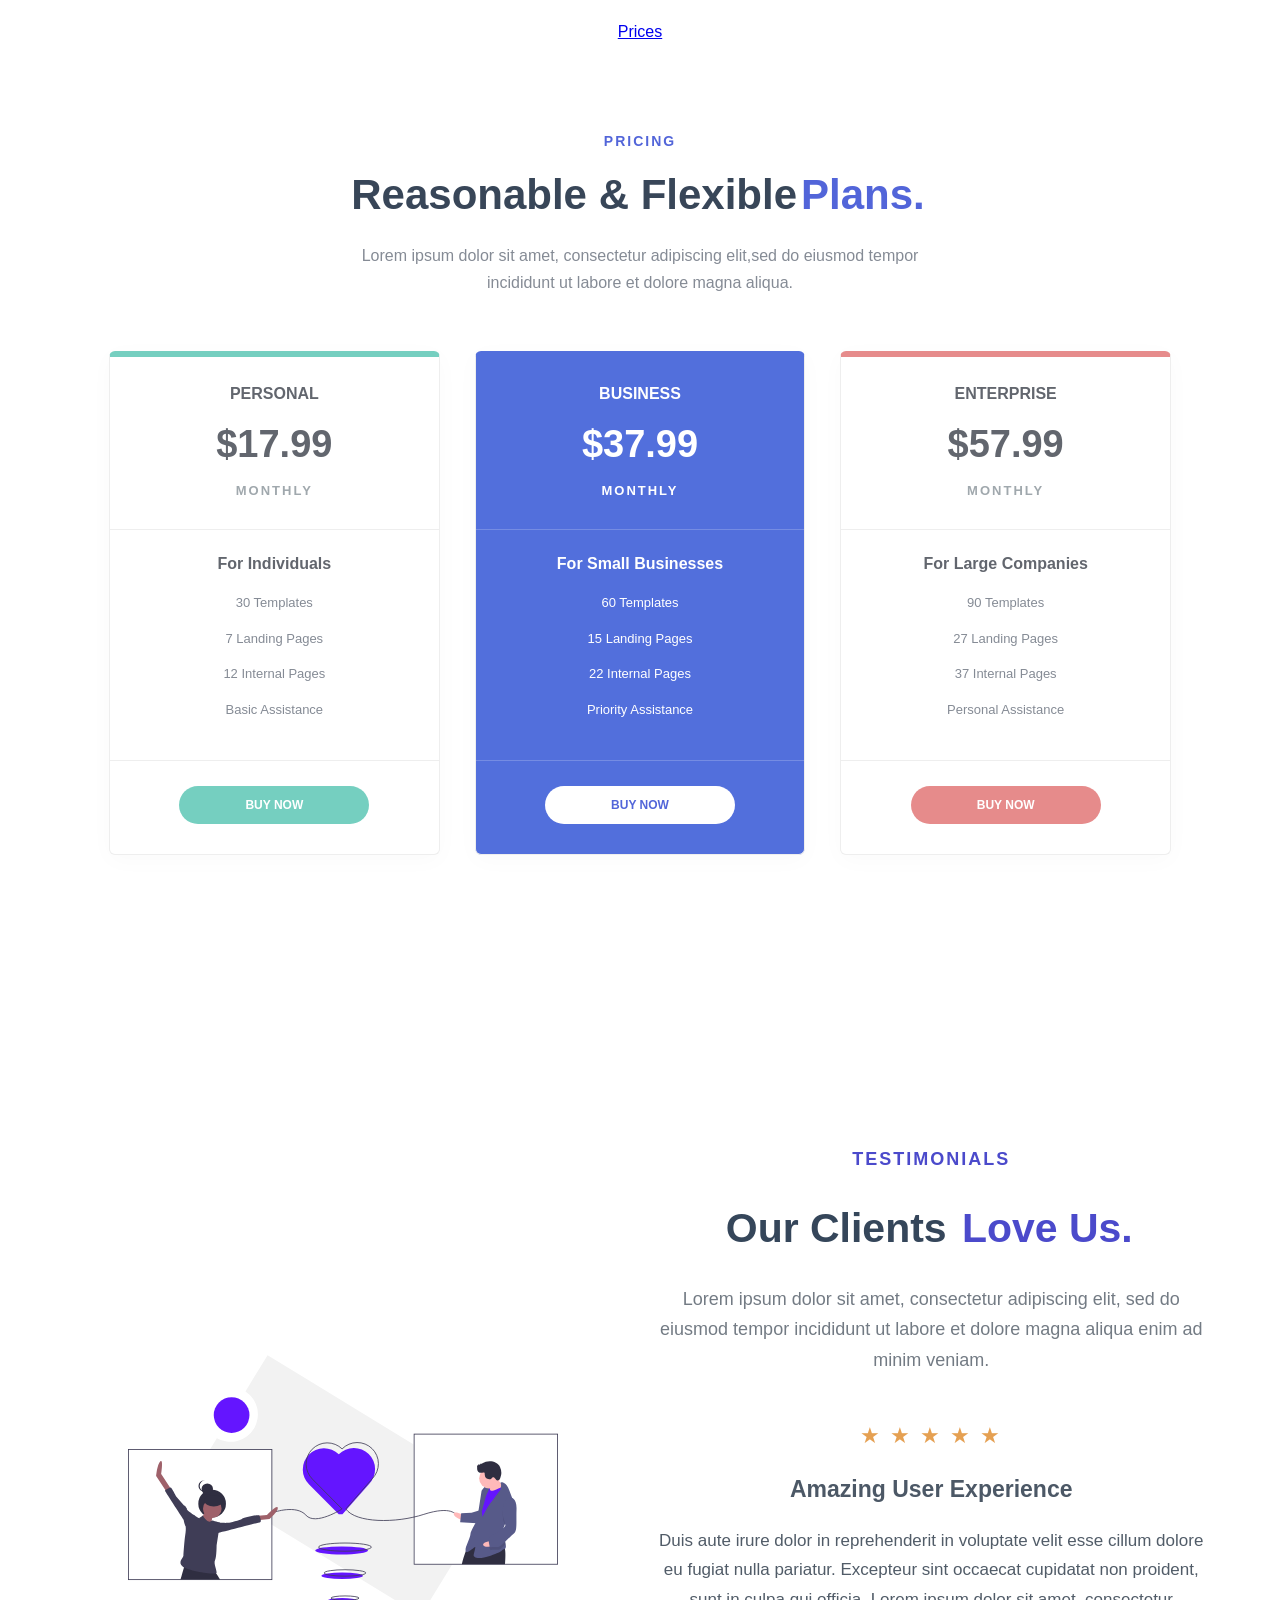
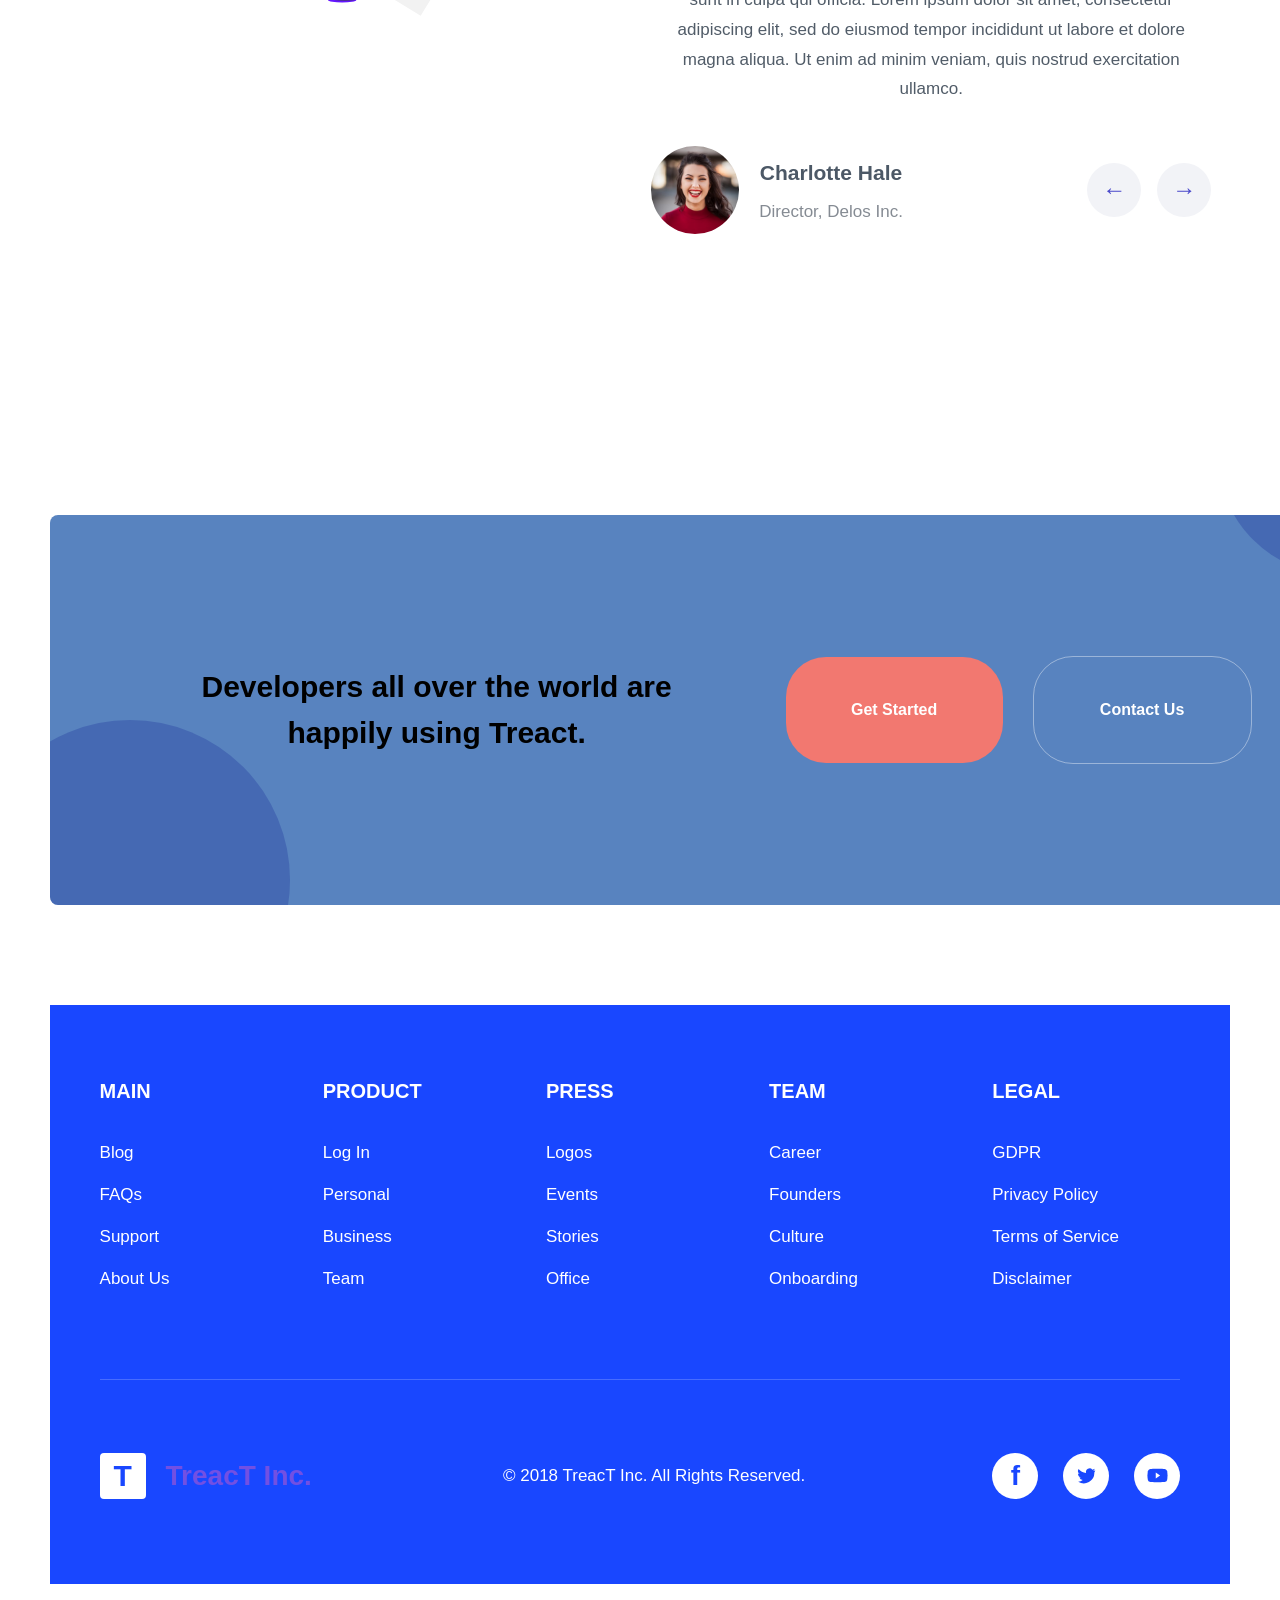
==== commit 86567903: "first commit" ====
--- a/index.html
+++ b/index.html
@@ -302,42 +302,85 @@
 </section>
 
 </body>
-<footer>
-    <div class="footer-container">
-        <div class="footer-links">
-            <a href="#"><b>MAIN</b></a>
-            <a href="#">Blog</a>
-            <a href="#">FAQS</a>
-            <a href="#">Support</a>
-            <a href="#">About Us</a>
-        </div>
-        <div class="footer-links">
-            <a href="#">PRODUCT</a>
-            <a href="#">Log in</a>
-            <a href="#">Personal</a>
-            <a href="#">Business</a>
-            <a href="#">Team</a>
-        </div>
-        <div class="footer-links">
-            <a href="#">PRESS</a>
-            <a href="#">logos</a>
-            <a href="#">Events</a>
-            <a href="#">Stories</a>
-            <a href="#">Office</a>
-        </div>
-        <div class="footer-links">
-            <a href="#">TEAM</a>
-            <a href="#">Careers</a>
-            <a href="#">Founders</a>
-            <a href="#">Culture</a>
-            <a href="#">onboarding</a>
-        </div><div class="footer-links">
-            <a href="#">LEGAL</a>
-            <a href="#">GDPR</a>
-            <a href="#">Privacy Policy</a>
-            <a href="#">Terms of Service</a>
-            <a href="#">Disclaimer</a>
-        </div>
-        <p class="footer-text">© 2018 Treact. All rights reserved.</p>
-    </div>
+<footer class="footer">
+  <div class="footer-container">
+    <div class="footer-columns">
+      <div class="footer-column">
+        <h3>MAIN</h3>
+        <a href="#">Blog</a>
+        <a href="#">FAQs</a>
+        <a href="#">Support</a>
+        <a href="#">About Us</a>
+      </div>
+      <div class="footer-column">
+        <h3>PRODUCT</h3>
+        <a href="#">Log In</a>
+        <a href="#">Personal</a>
+        <a href="#">Business</a>
+        <a href="#">Team</a>
+      </div>
+      <div class="footer-column">
+        <h3>PRESS</h3>
+        <a href="#">Logos</a>
+        <a href="#">Events</a>
+        <a href="#">Stories</a>
+        <a href="#">Office</a>
+      </div>
+      <div class="footer-column">
+        <h3>TEAM</h3>
+        <a href="#">Career</a>
+        <a href="#">Founders</a>
+        <a href="#">Culture</a>
+        <a href="#">Onboarding</a>
+      </div>
+      <div class="footer-column">
+        <h3>LEGAL</h3>
+        <a href="#">GDPR</a>
+        <a href="#">Privacy Policy</a>
+        <a href="#">Terms of Service</a>
+        <a href="#">Disclaimer</a>
+      </div>
+    </div>
+    <div class="footer-bottom">
+      <div class="footer-brand">
+        <span class="brand-icon">T</span>
+        <span>TreacT Inc.</span>
+      </div>
+      <p class="footer-copyright"> © 2018 TreacT Inc. All Rights Reserved.</p>
+      <div class="footer-socials">
+        <a href="#" aria-label="Facebook">f</a>
+        <a href="#" aria-label="Twitter">
+          <svg viewBox="0 0 24 24" aria-hidden="true">
+            <path d="M22 5.9a8 8 0 0 1-2.4.7
+            4.2 4.2 0 0 0 1.8-2.3
+            8.4 8.4 0 0 1-2.7 1
+            4.2 4.2 0 0 0-7.2 3.8
+            11.9 11.9 0 0 1-8.6-4.4
+            4.2 4.2 0 0 0 1.3 5.6
+            4.2 4.2 0 0 1-1.9-.5v.1
+            a4.2 4.2 0 0 0 3.4 4.1
+            4.2 4.2 0 0 1-1.9.1
+            4.2 4.2 0 0 0 3.9 2.9
+            A8.5 8.5 0 0 1 2.5 19
+            12 12 0 0 0 21 8.9v-.5
+            A8.6 8.6 0 0 0 22 5.9Z"/></svg>
+        </a>
+        <a href="#" aria-label="YouTube">
+          <svg viewBox="0 0 24 24" aria-hidden="true">
+            <path d="M23 7a3 3 0 0 0-2-2.1
+            C19.2 4.4 12 4.4 12 4.4
+            s-7.2 0-9 .5A3 3 0 0 0 1 7
+            a31 31 0 0 0-.5 5
+            31 31 0 0 0 .5 5
+            3 3 0 0 0 2 2.1
+            c1.8.5 9 .5 9 .5s7.2 0 9-.5
+            a3 3 0 0 0 2-2.1
+            31 31 0 0 0 .5-5A31 31 0 0 0 23 7Z"/>
+            <path class="play-icon" d="m10 15.5 5-3.5-5-3.5Z"/></svg>
+        </a>
+      </div>
+    </div>
+  </div>
+</footer>
+
 </html>
--- a/style.css
+++ b/style.css
@@ -1312,43 +1312,192 @@
     }
 }
 
-/* 
-
-FOOTER ↓
-
-*/
-
-
-footer {
-    padding: 96px 32px;
-    background-color: rgb(100, 21, 255);
-    margin-bottom: -32px;
-    position: relative;
-    overflow: hidden;
-}
-
-
-
-
-
-
-
-
-
-
-
-
-
 
 .footer {
-    padding: 96px 32px;
-    background-color: rgb(100, 21, 255);
-    margin-bottom: -32px;
-    position: relative;
-    overflow: hidden;
-}
-
-
+  width: 100%;
+  background: #1947ff;
+  color: #ffffff;
+  font-family: Arial, Helvetica, sans-serif;
+  padding: 75px 4.2% 85px;
+  box-sizing: border-box;
+}
+
+.footer * {
+  box-sizing: border-box;
+}
+
+.footer-container {
+  width: 100%;
+  max-width: 1400px;
+  margin: 0 auto;
+}
+
+
+.footer-columns {
+  display: grid;
+  grid-template-columns: repeat(5, minmax(0, 1fr));
+  gap: 35px;
+  padding-bottom: 88px;
+}
+
+.footer-column {
+  display: flex;
+  flex-direction: column;
+  align-items: flex-start;
+  gap: 19px;
+}
+
+.footer-column h3 {
+  margin: 0 0 20px;
+  color: #ffffff;
+  font-size: 20px;
+  font-weight: 700;
+}
+
+.footer-column a {
+  color: #ffffff;
+  text-decoration: none;
+  font-size: 17px;
+  line-height: 1.35;
+  transition: opacity 0.2s ease;
+}
+
+.footer-column a:hover {
+  opacity: 0.7;
+}
+
+/* Bottom row */
+
+.footer-bottom {
+  border-top: 1px solid rgba(255, 255, 255, 0.2);
+  padding-top: 73px;
+  display: flex;
+  align-items: center;
+  justify-content: space-between;
+  gap: 25px;
+}
+
+.footer-brand {
+  display: flex;
+  align-items: center;
+  gap: 16px;
+  flex-shrink: 0;
+  font-size: 28px;
+  font-weight: 700;
+}
+
+.brand-icon {
+  width: 46px;
+  height: 46px;
+  background: #ffffff;
+  color: #1947ff;
+  display: flex;
+  align-items: center;
+  justify-content: center;
+  border-radius: 4px;
+  font-size: 30px;
+  font-weight: 800;
+}
+
+.footer-copyright {
+  margin: 0;
+  text-align: center;
+  font-size: 17px;
+  line-height: 1.5;
+}
+
+.footer-socials {
+  display: flex;
+  align-items: center;
+  gap: 25px;
+  flex-shrink: 0;
+}
+
+.footer-socials a {
+  width: 46px;
+  height: 46px;
+  border-radius: 50%;
+  background: #ffffff;
+  color: #1947ff;
+  display: flex;
+  align-items: center;
+  justify-content: center;
+  text-decoration: none;
+  font-size: 28px;
+  font-weight: 700;
+  transition: transform 0.2s ease;
+}
+
+.footer-socials a:hover {
+  transform: translateY(-3px);
+}
+
+.footer-socials svg {
+  width: 21px;
+  height: 21px;
+  fill: #1947ff;
+}
+
+.footer-socials .play-icon {
+  fill: #ffffff;
+}
+
+
+@media (max-width: 900px) {
+  .footer {
+    padding: 55px 5% 45px;
+  }
+
+  .footer-columns {
+    grid-template-columns: repeat(3, minmax(0, 1fr));
+    gap: 45px 25px;
+    padding-bottom: 50px;
+  }
+
+  .footer-bottom {
+    padding-top: 40px;
+    flex-wrap: wrap;
+  }
+
+  .footer-brand {
+    font-size: 23px;
+  }
+
+  .footer-copyright {
+    order: 3;
+    width: 100%;
+    text-align: left;
+  }
+}
+
+@media (max-width: 500px) {
+  .footer-columns {
+    grid-template-columns: repeat(2, minmax(0, 1fr));
+    gap: 35px 20px;
+  }
+
+  .footer-column h3 {
+    font-size: 16px;
+  }
+
+  .footer-column a {
+    font-size: 15px;
+  }
+
+  .footer-bottom {
+    align-items: flex-start;
+    flex-direction: column;
+    gap: 25px;
+  }
+
+  .footer-socials {
+    gap: 15px;
+  }
+
+  .footer-copyright {
+    font-size: 14px;
+  }
+}
 
 
 
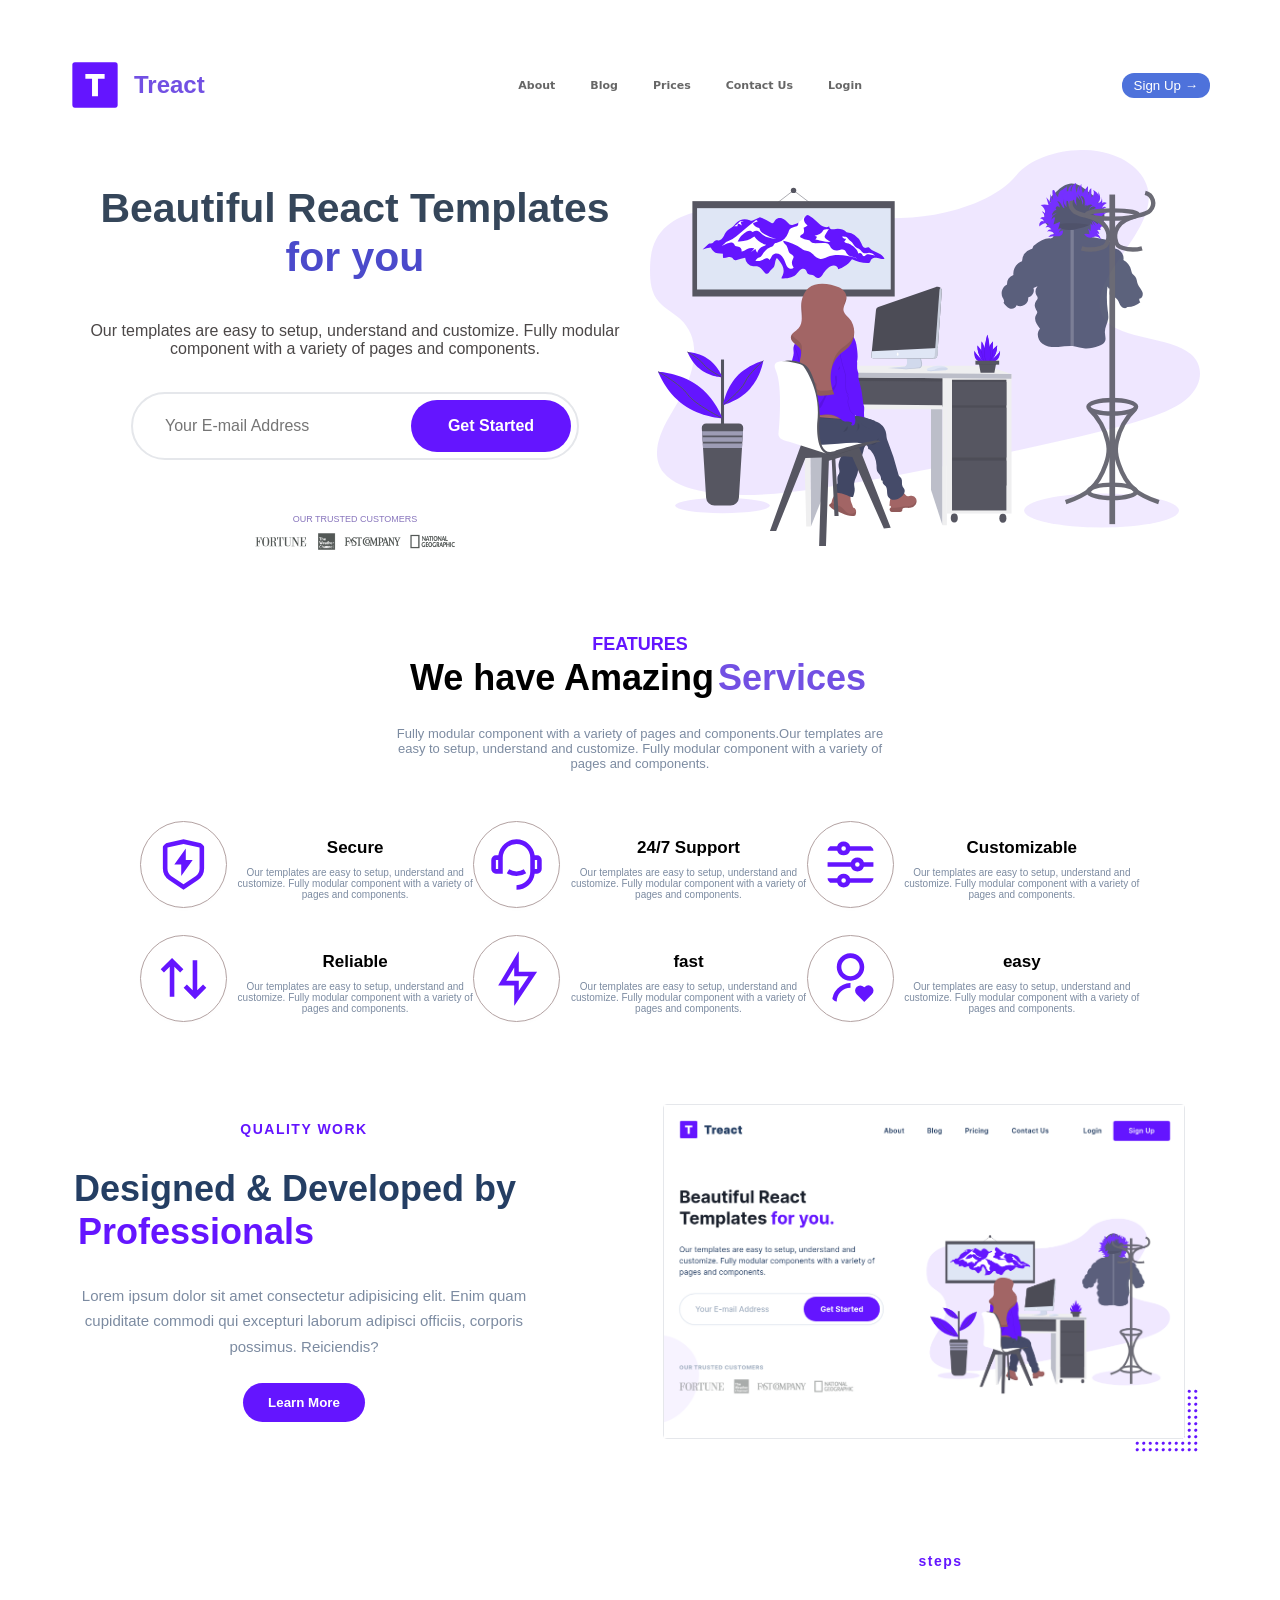
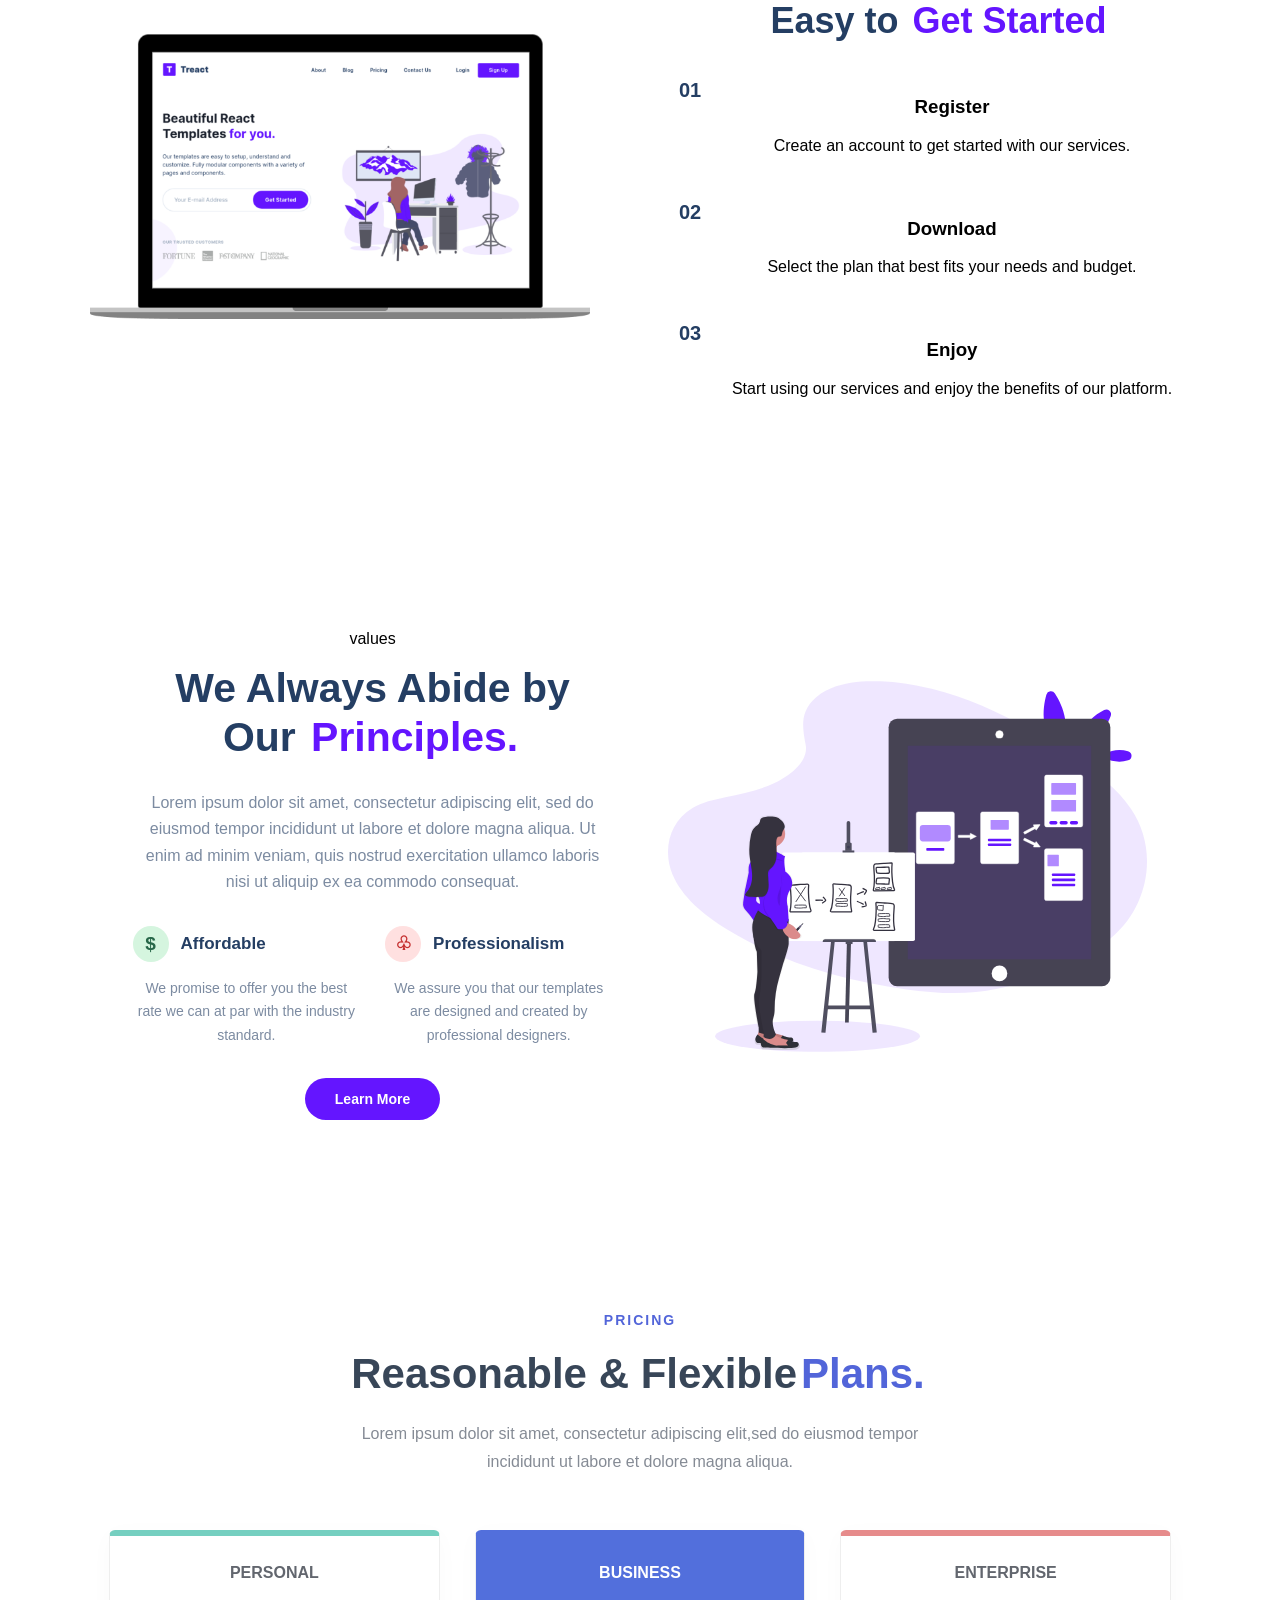
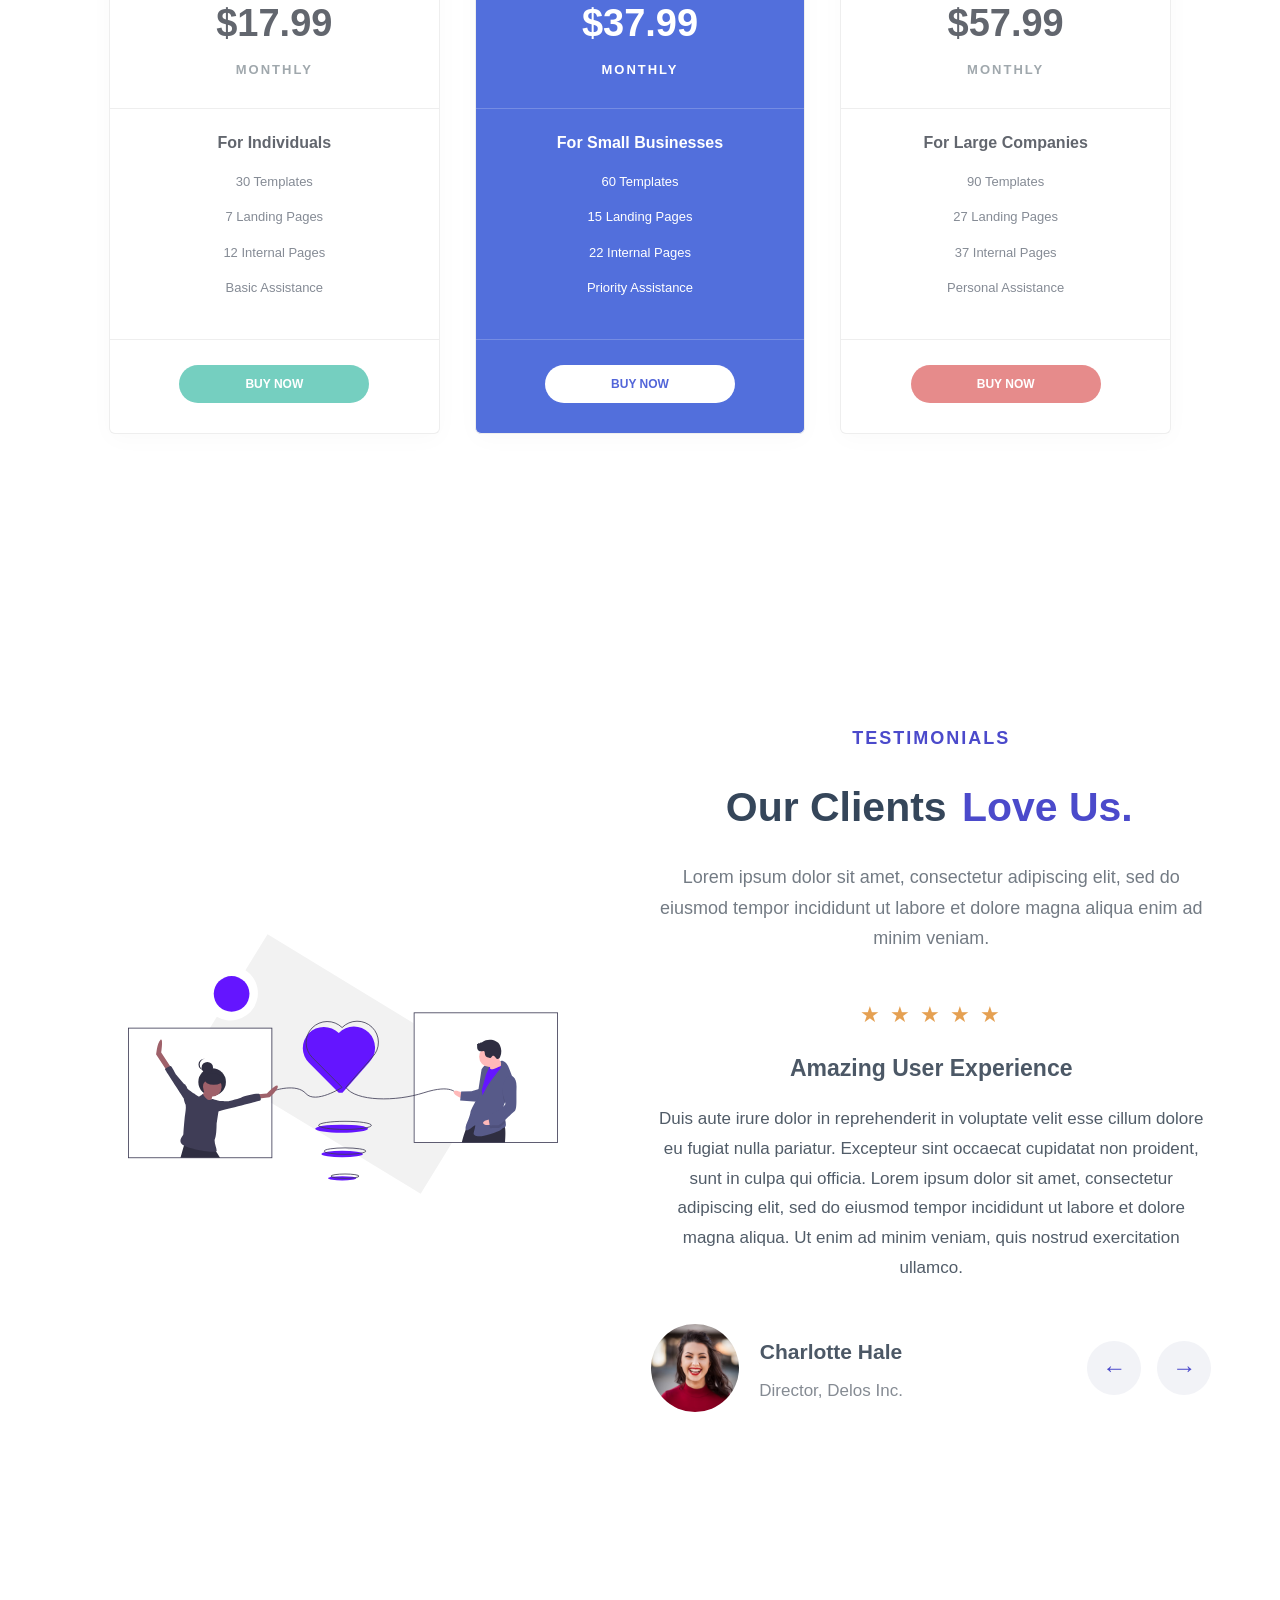
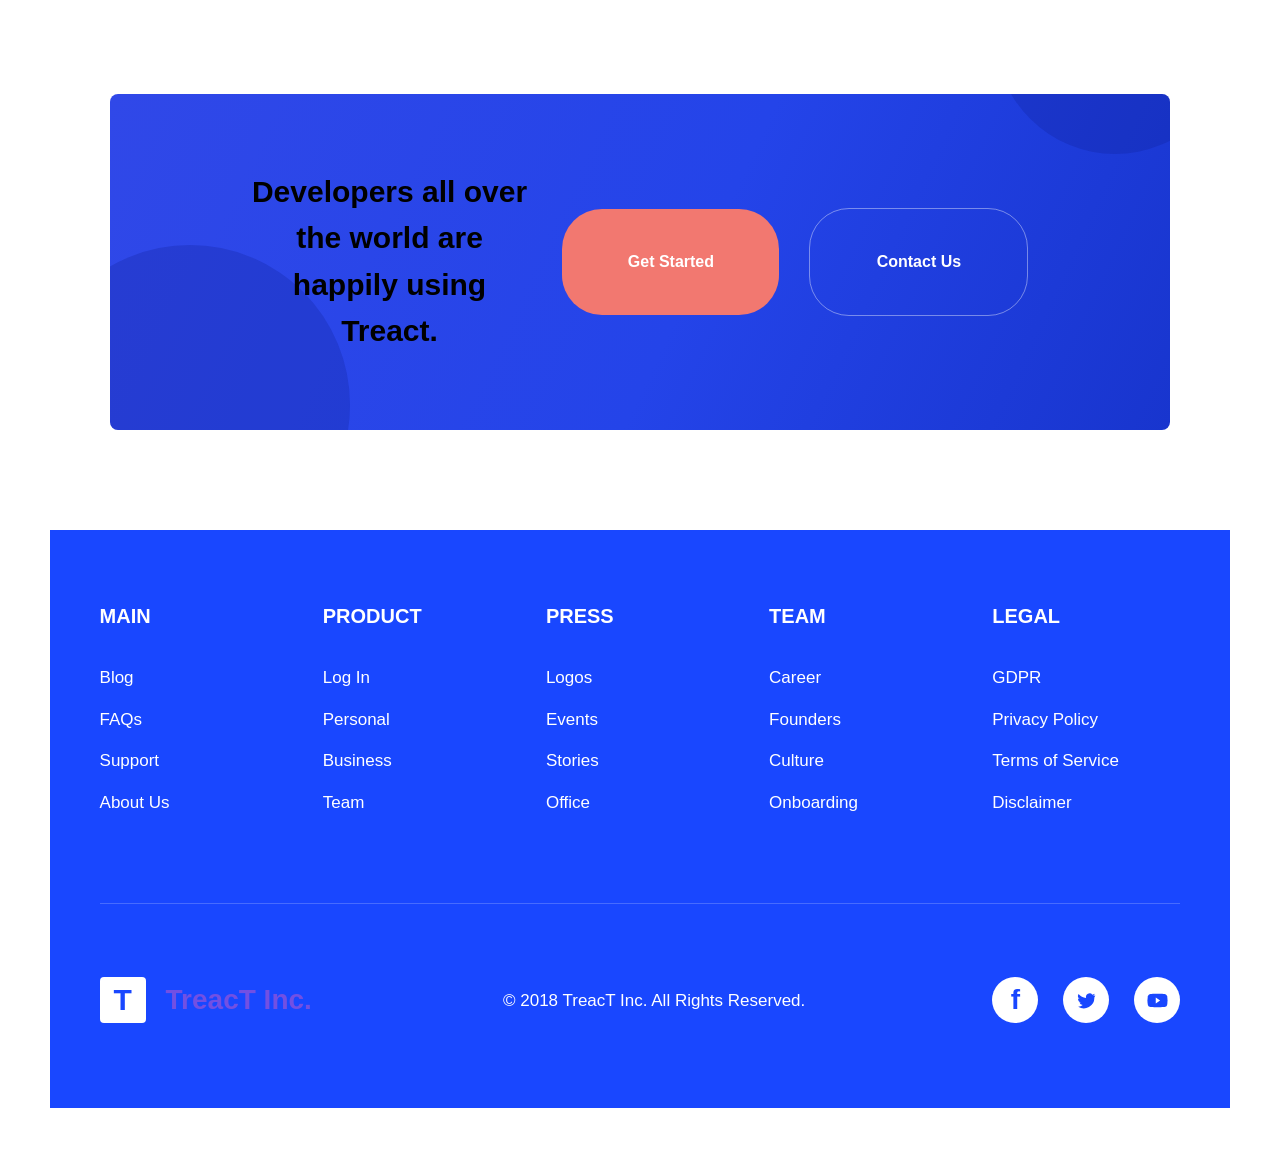
==== commit 5b1ebfd2: "first commit" ====
--- a/index.html
+++ b/index.html
@@ -181,7 +181,6 @@
         </div>
         </section>
     </section>
-    <a href="#pricing">Prices</a>
     <section class="pricing-section" id="">
     <div class="pricing-header">
         <span class="pricing-subtitle">PRICING</span>
--- a/style.css
+++ b/style.css
@@ -163,8 +163,9 @@
 }
 
 .image2 {
-    width: 600px;
+    width: 100%;
     height: auto;
+    max-width: 600px;
 }
 
 .p {
@@ -342,7 +343,7 @@
     border-radius: 4px;
 }
 
-section3-image {
+.section3-image {
     display: block;
     width: 100%;
     max-width: 520px;
@@ -1163,8 +1164,8 @@
     isolation: isolate;
     overflow: hidden;
     border-radius: 8px;
-    background: linear-gradient(  115deg,  #3048e8  #2444e9 55%,#1835ce );
-    background-color: #5883bf;
+    box-sizing: border-box;
+    background: linear-gradient(115deg, #3048e8, #2444e9 55%, #1835ce); 
 }
 
 .cta-section::before,
@@ -1547,4 +1548,11 @@
     main {
         margin-bottom: 80px;
     }
+}
+
+@media (max-width: 768px) {
+    .navbar__menu { display: none; }
+    .parent-container { flex-direction: column; }
+    .container1, .container2 { width: 100%; }
+    .card { width: 100%; }
 }
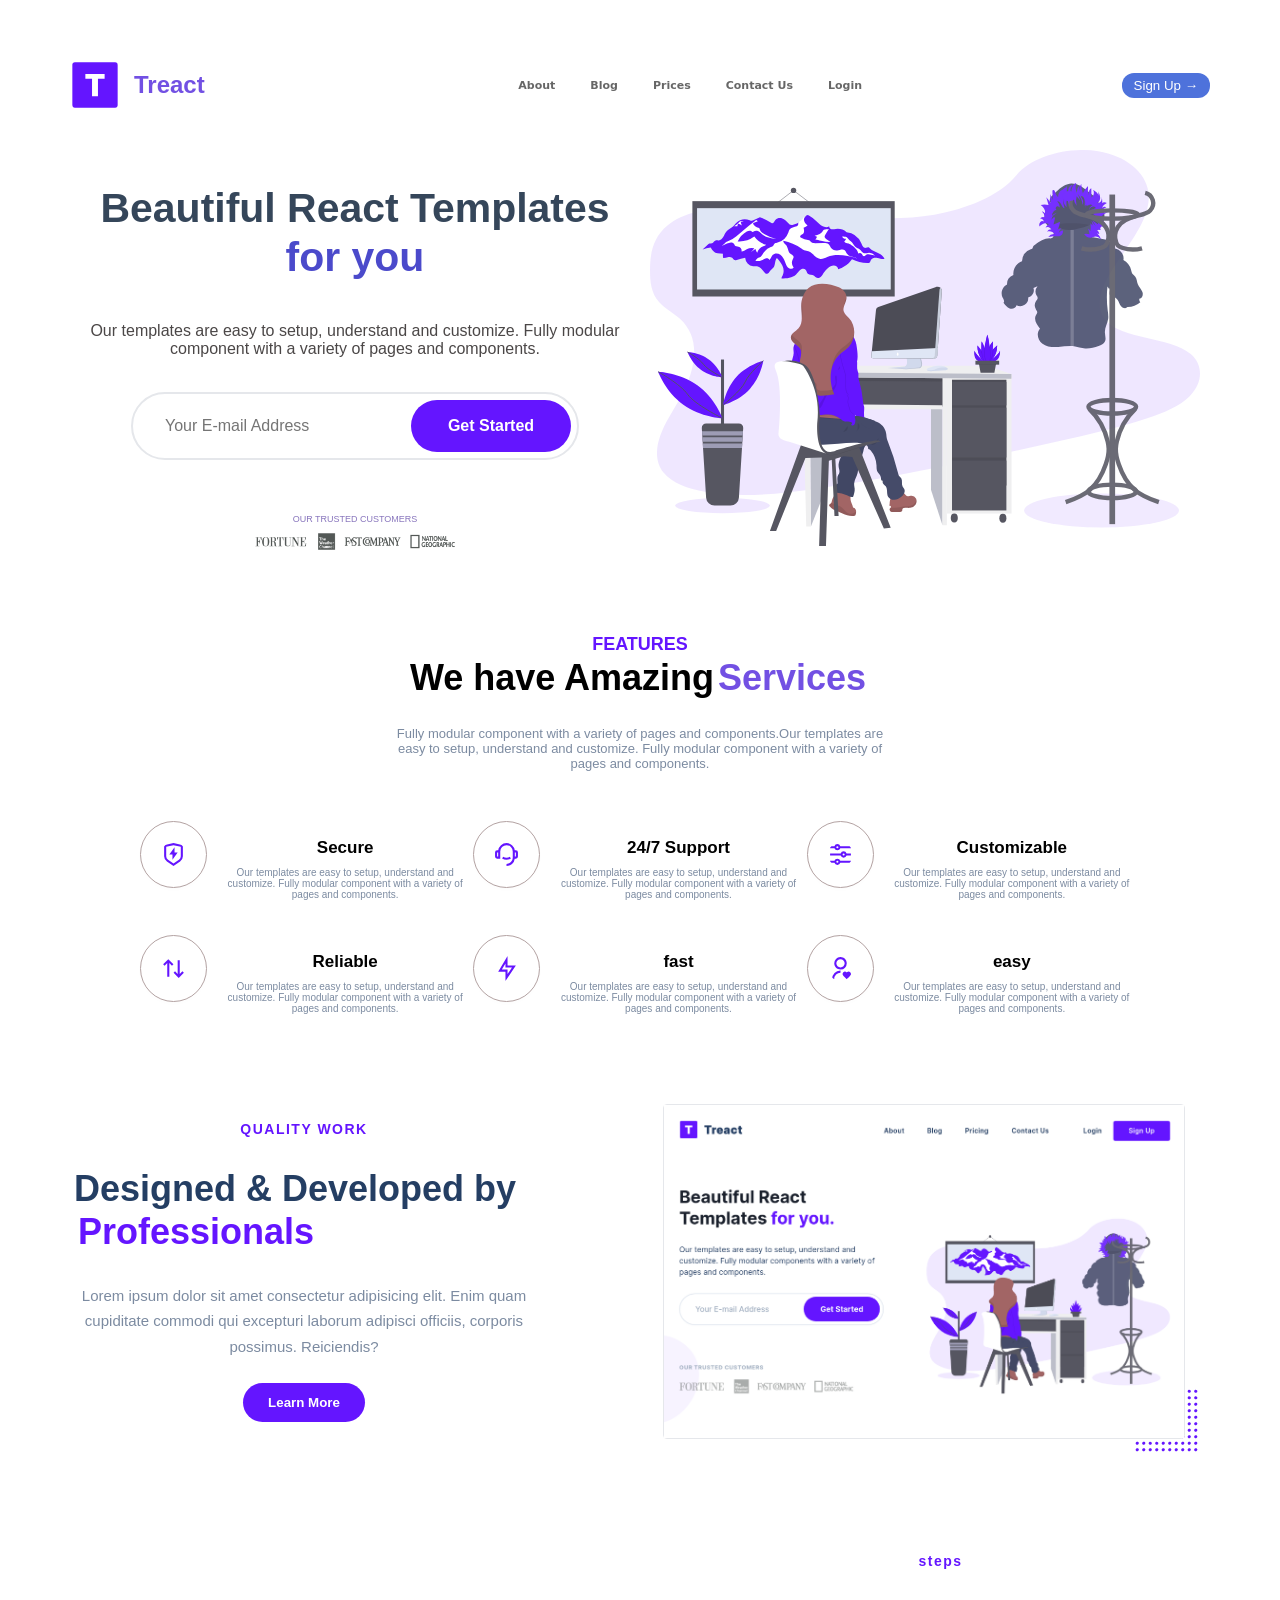
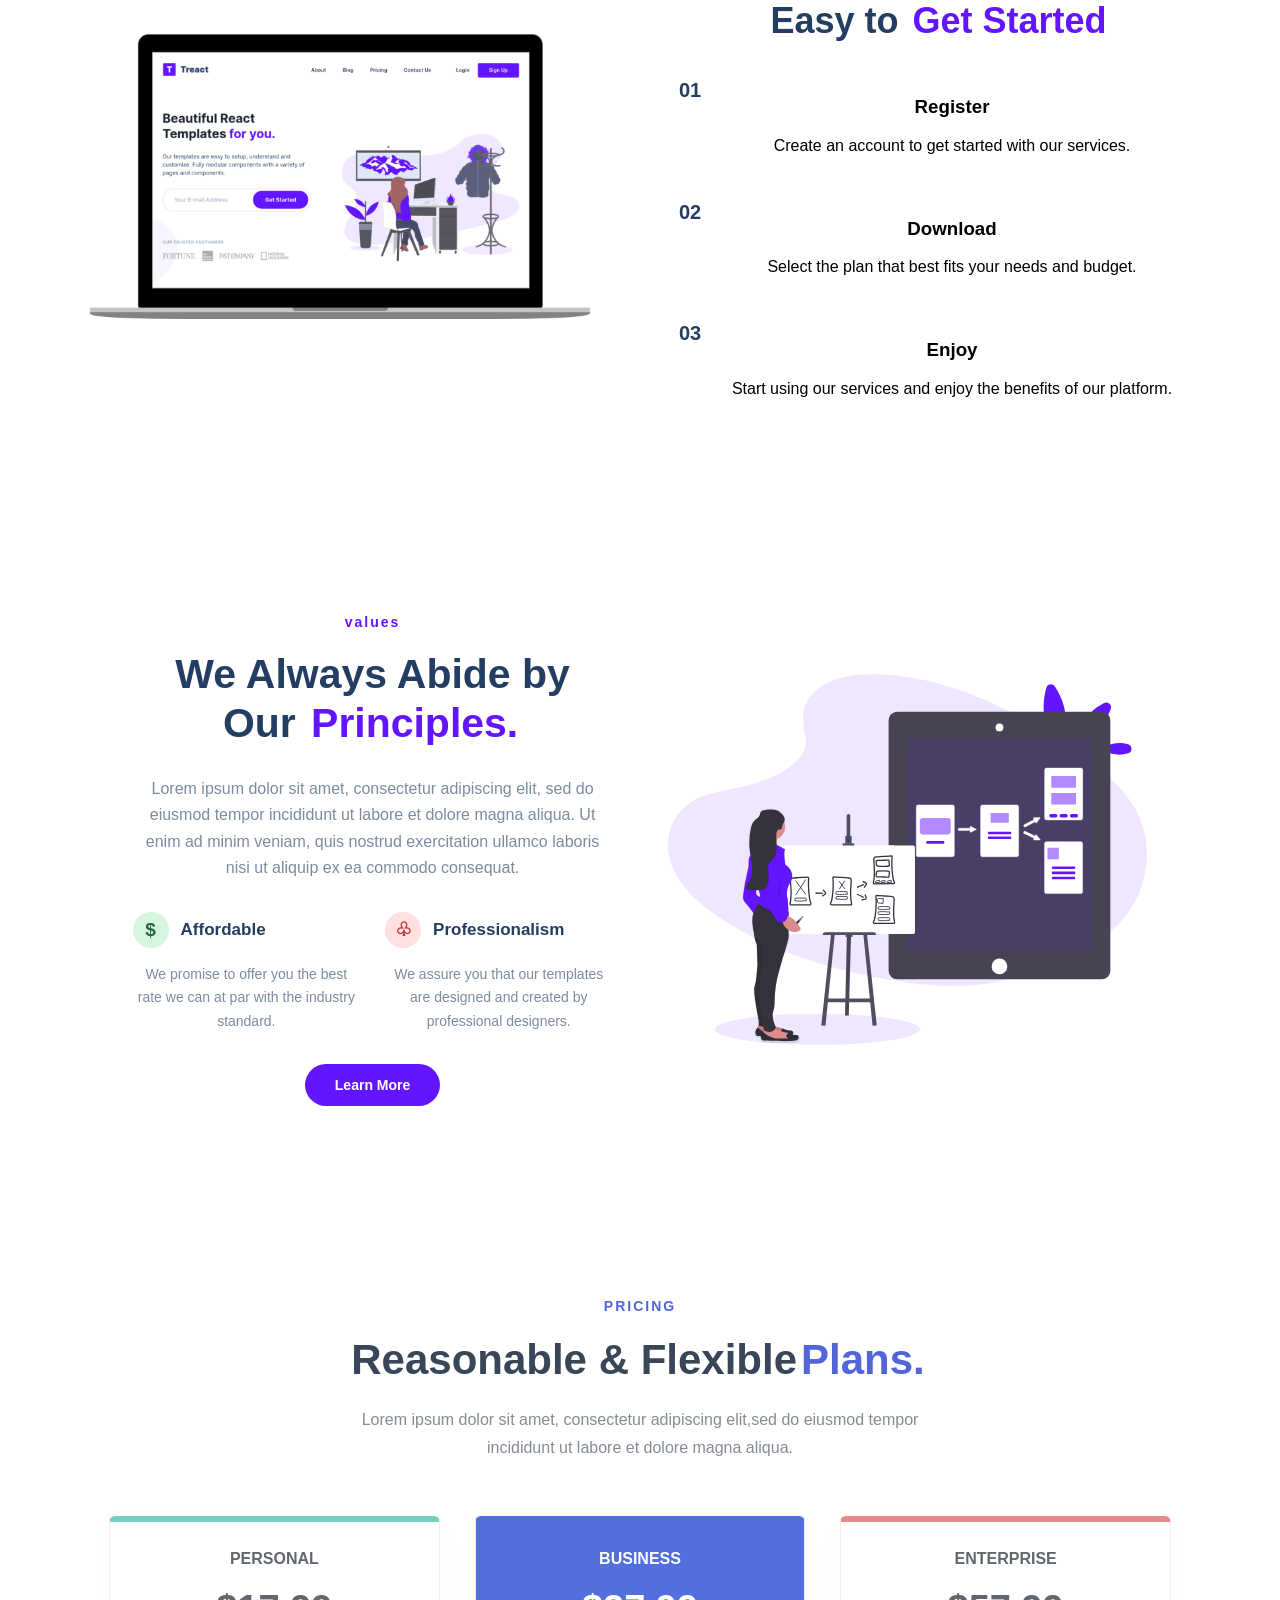
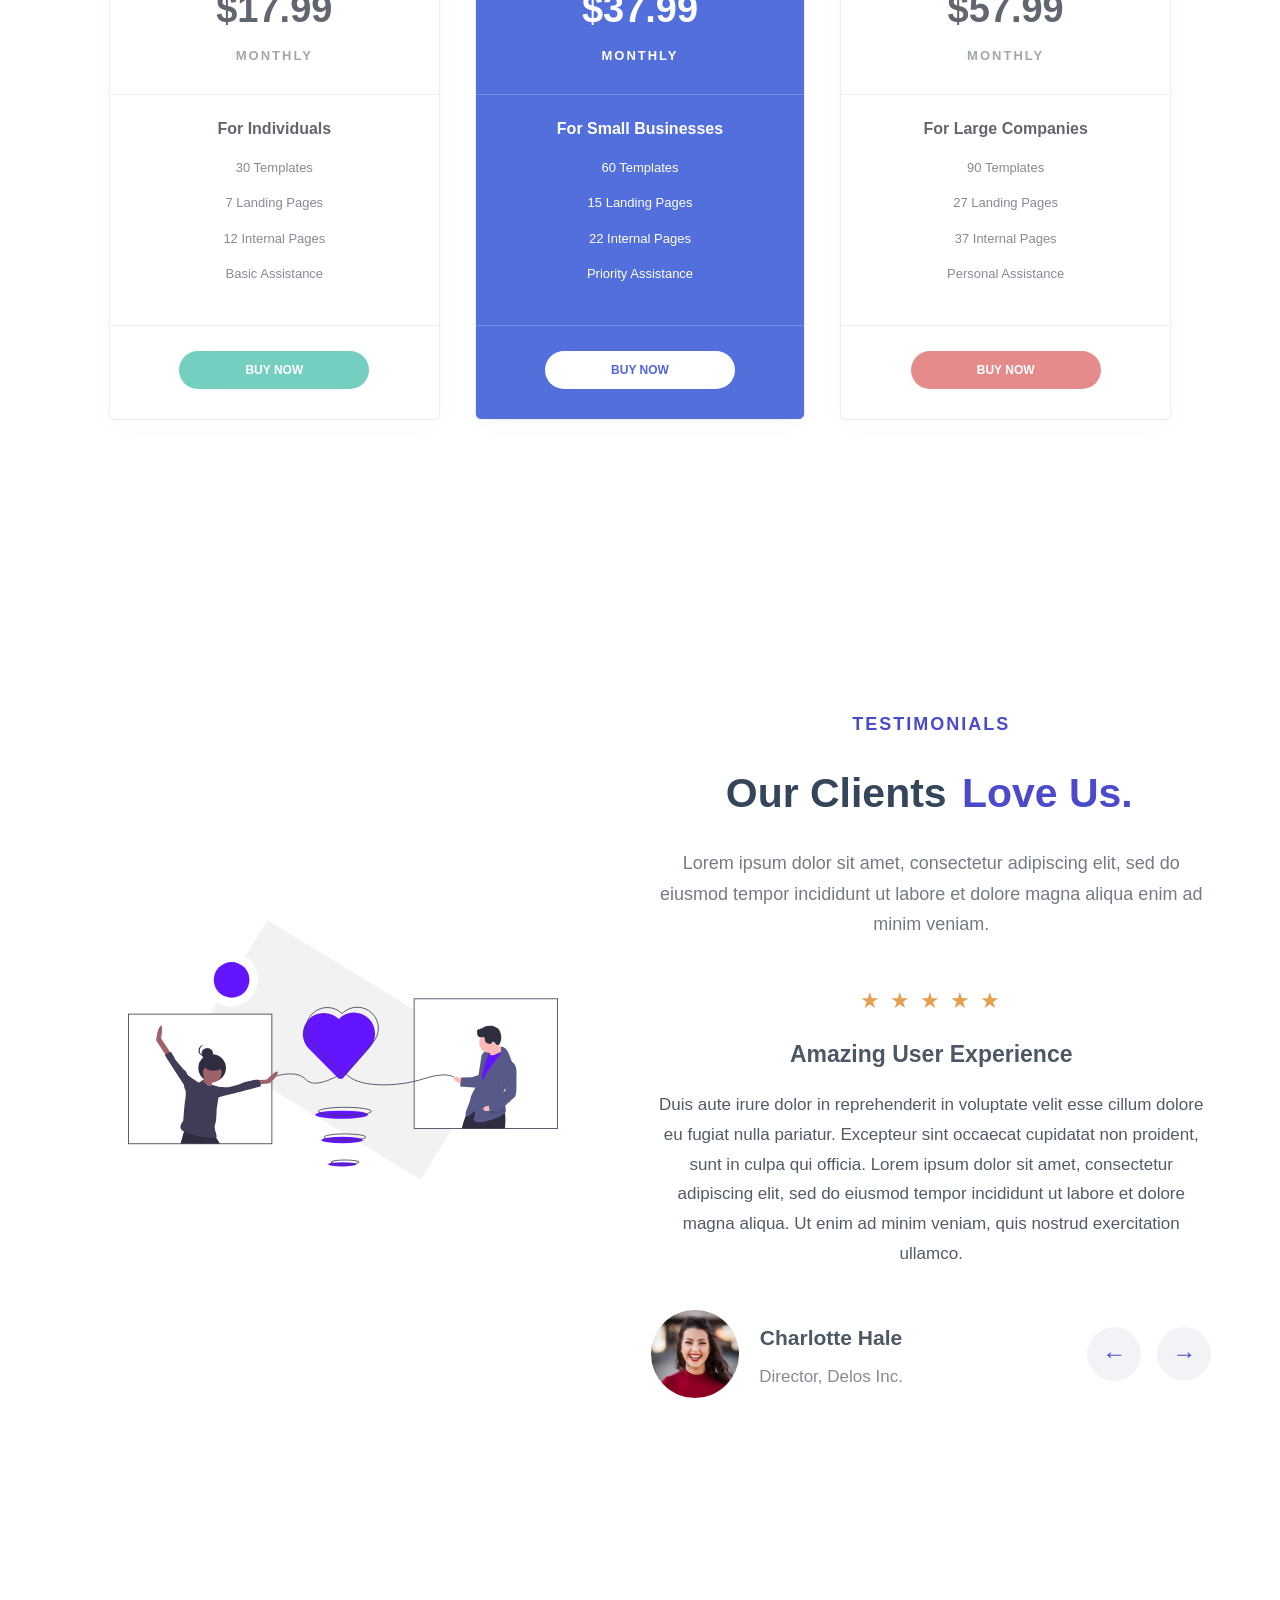
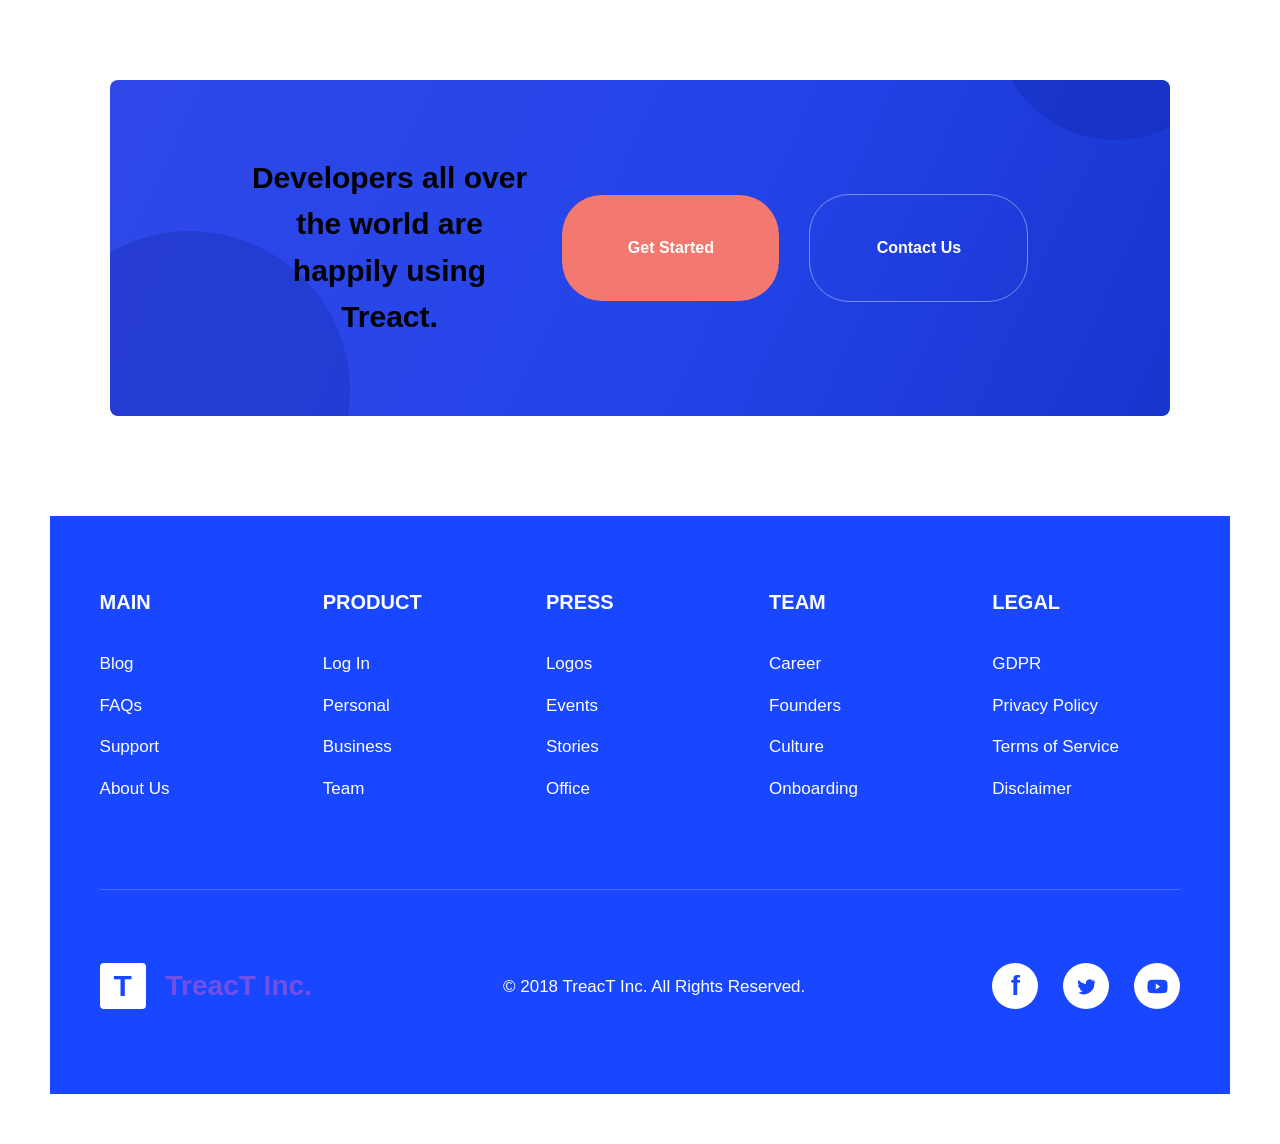
==== commit 685da9ca: "first commit" ====
--- a/index.html
+++ b/index.html
@@ -146,10 +146,8 @@
         <section class="values-section" id="values">
             <div class="values-container">
                 <div class="values-content">
-                    <p class="values-step">values
-                    </p>
-                    <h2 class="values-title">We Always Abide by <br>Our <span>Principles.</span>
-                    </h2>
+                    <p class="values-step">values</p>
+                    <h2 class="values-title">We Always Abide by <br>Our <span>Principles.</span></h2>
                     <p class="values-description">Lorem ipsum dolor sit amet, consectetur adipiscing elit, sed do eiusmod tempor incididunt ut labore et dolore magna aliqua. Ut enim ad minim veniam, quis nostrud exercitation ullamco laboris nisi ut aliquip ex ea commodo consequat.
                     </p>
                     <div class="values-cards">
--- a/style.css
+++ b/style.css
@@ -227,9 +227,9 @@
     
 .card-icon {
     justify-content: center;
-    width: 55px;
-    height: 55px;
-    padding: 15px;
+    width: 25px;
+    height: 25px;
+    padding: 20px;
     margin: 0 auto;
     border: .15px solid rgb(179, 162, 162);
     border-radius: 50%;
@@ -498,7 +498,7 @@
     max-width: 540px;
 }
 
-.values-label {
+.values-step {
     margin: 0 0 20px;
     color: #6415ff;
     font-size: 14px;
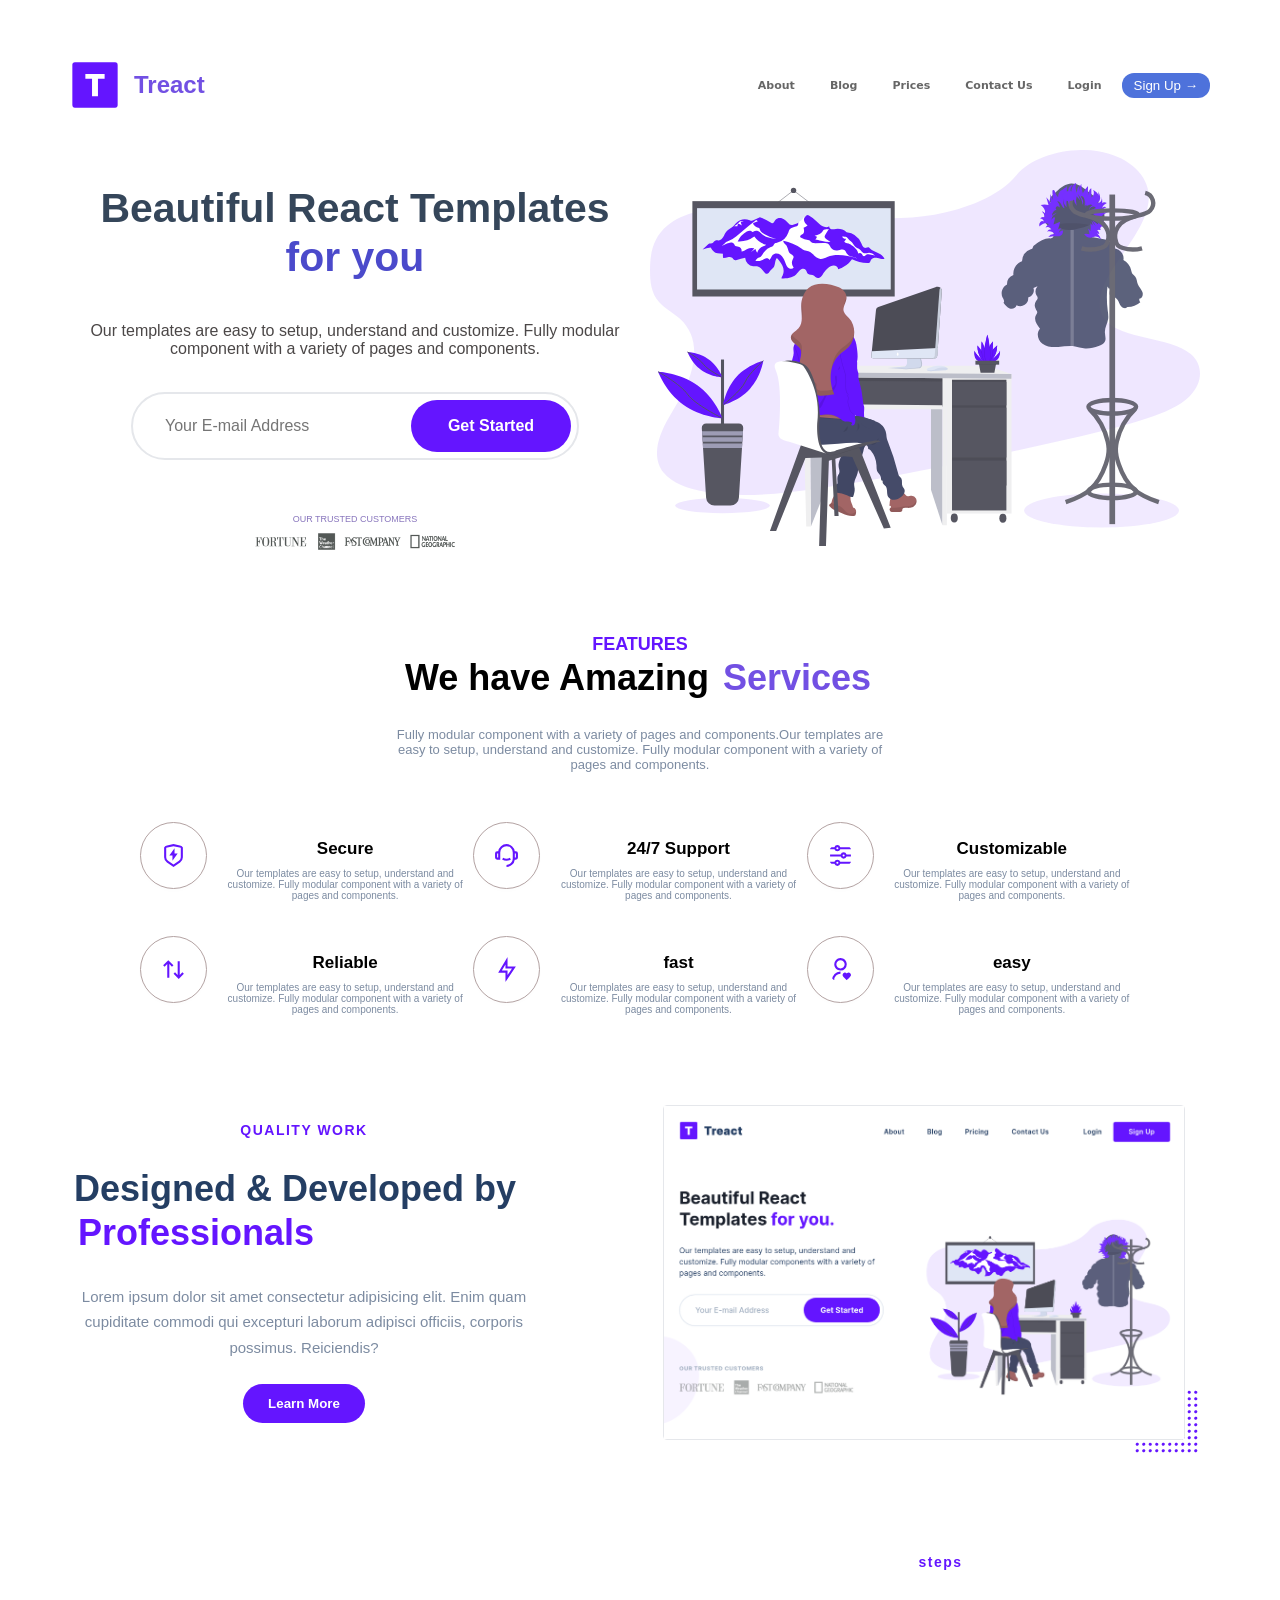
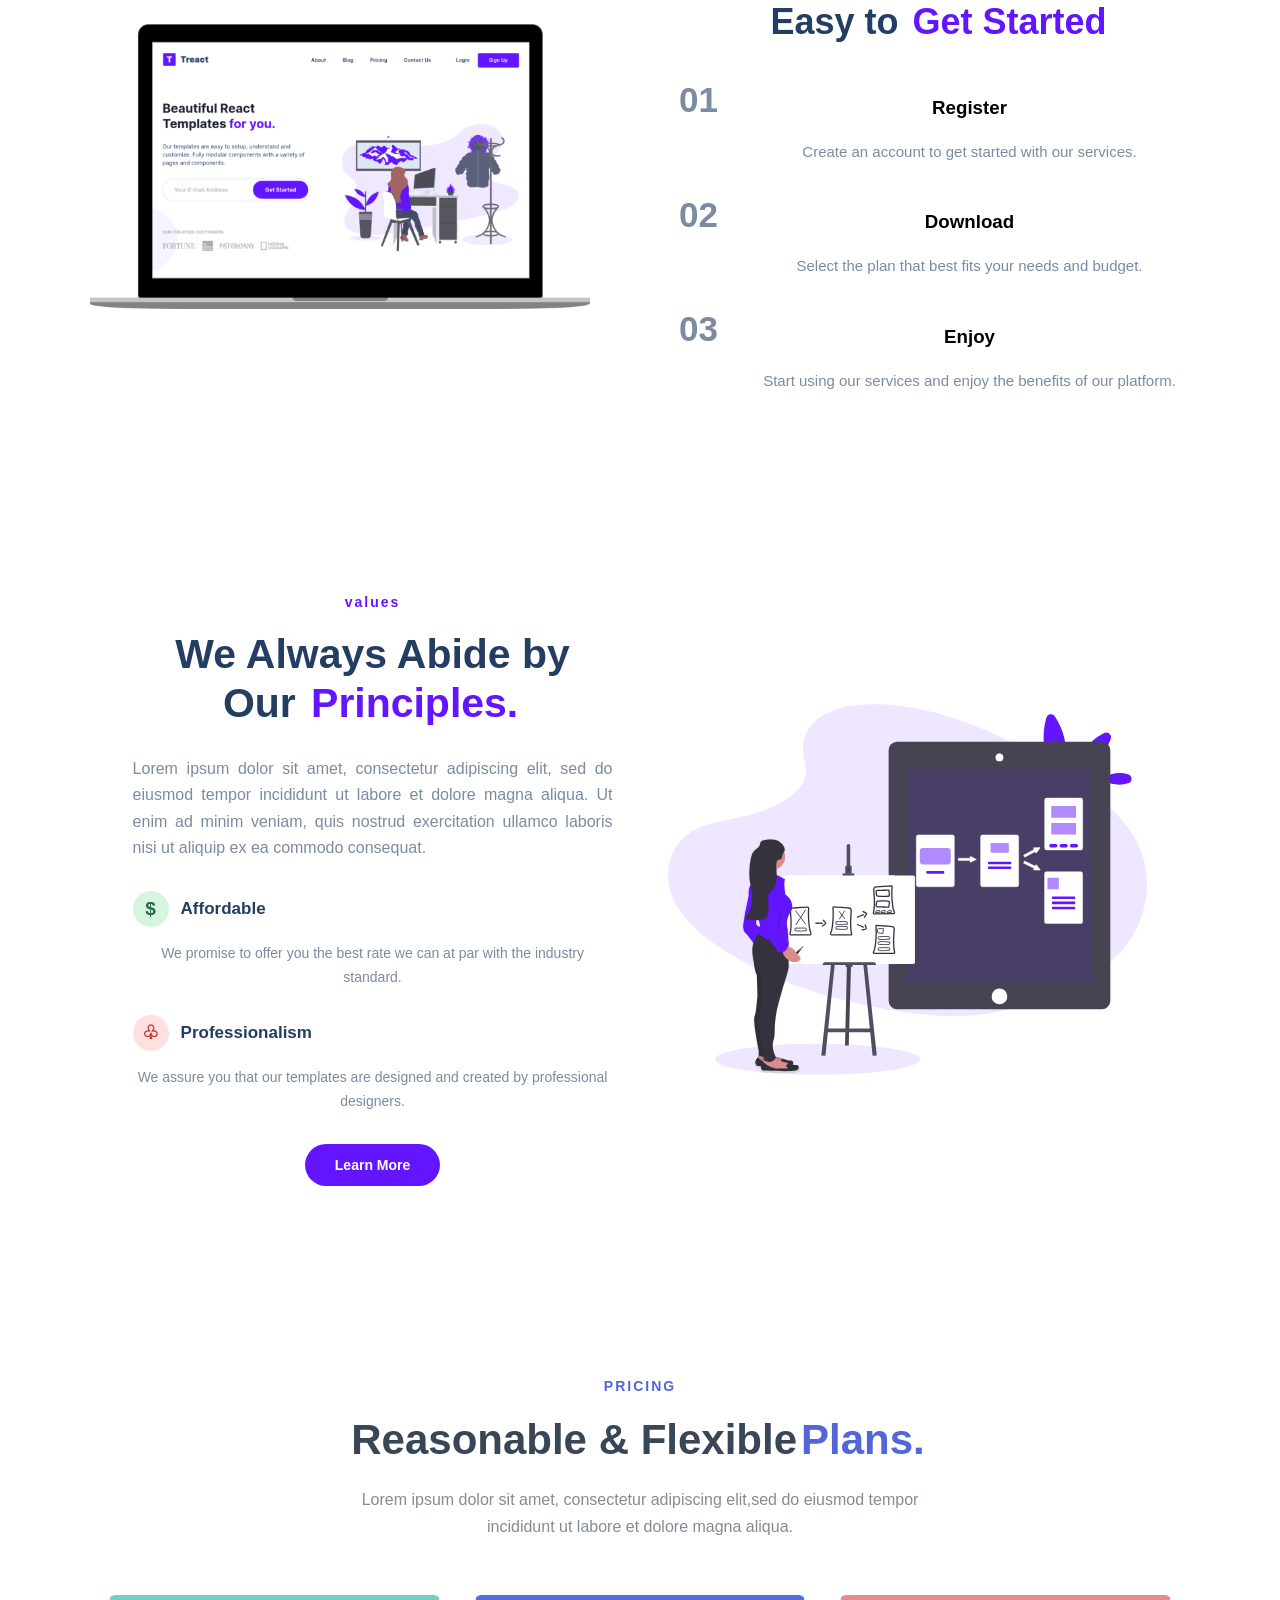
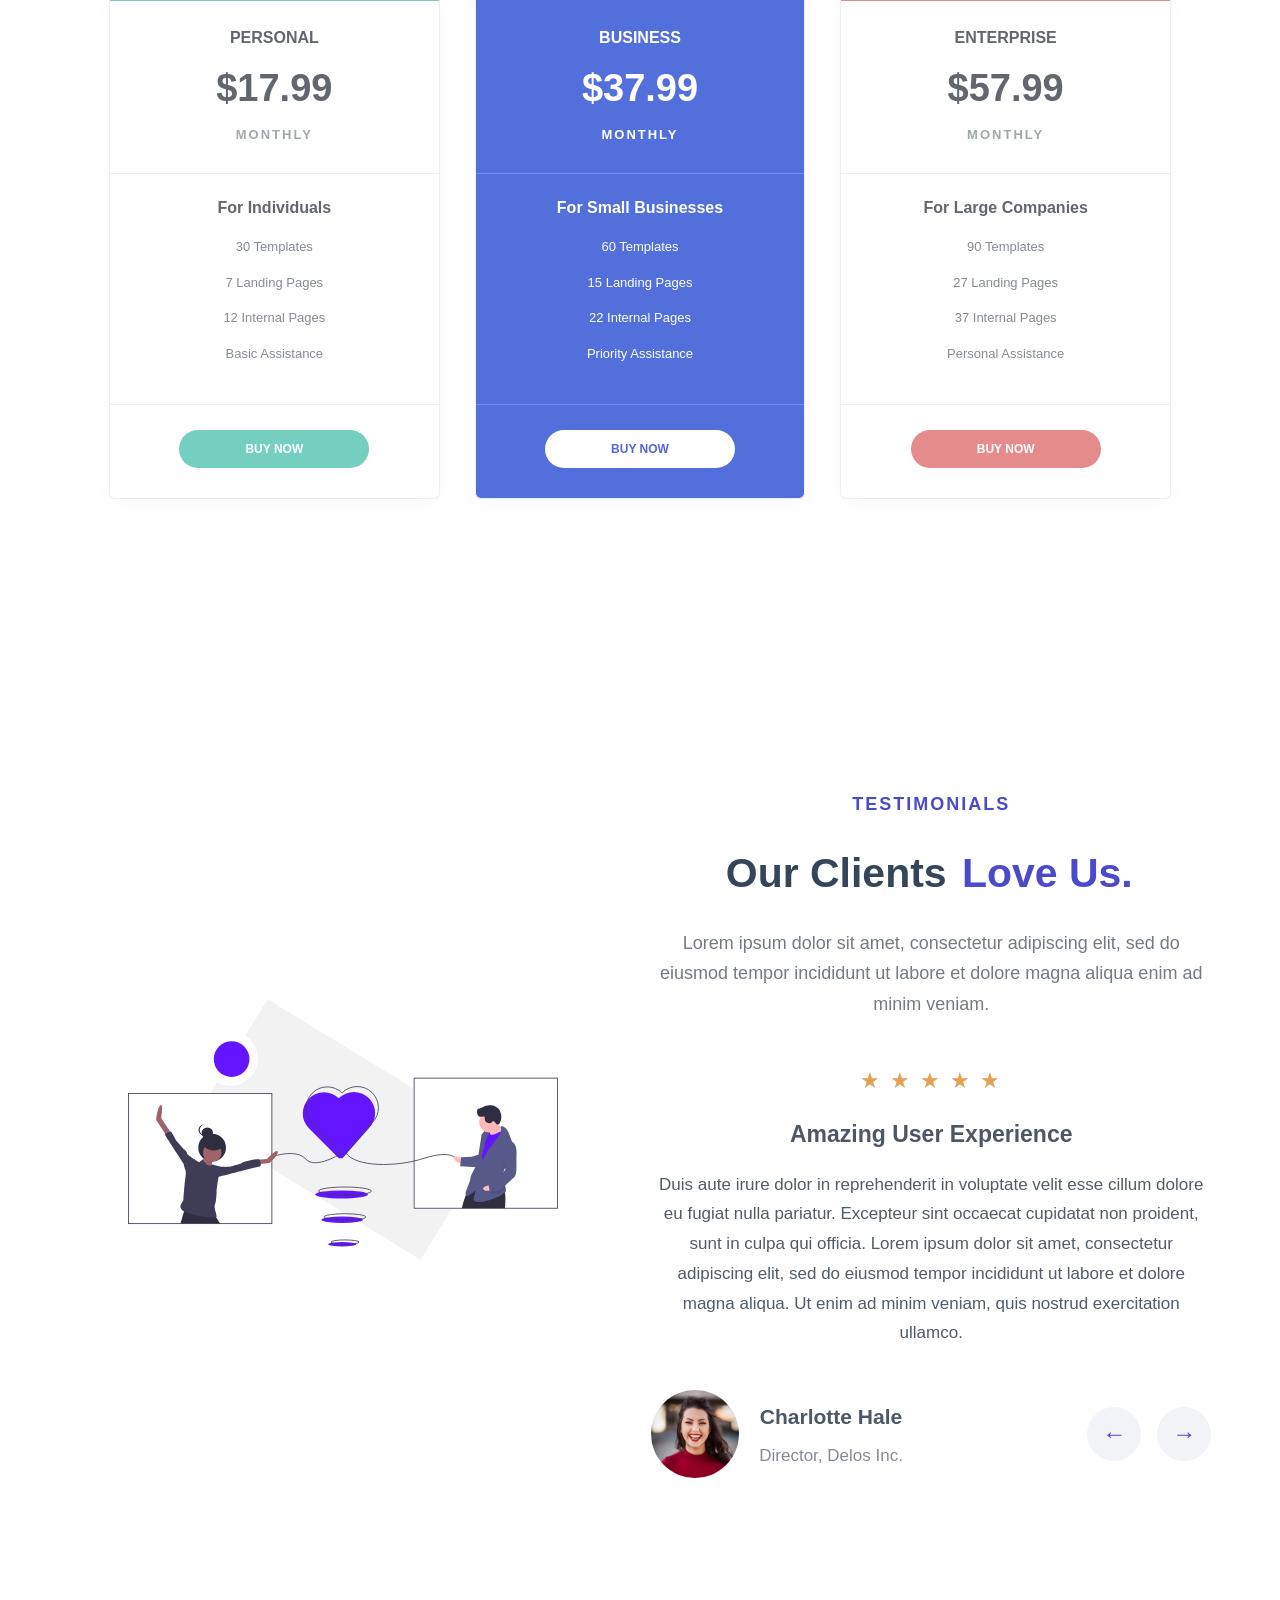
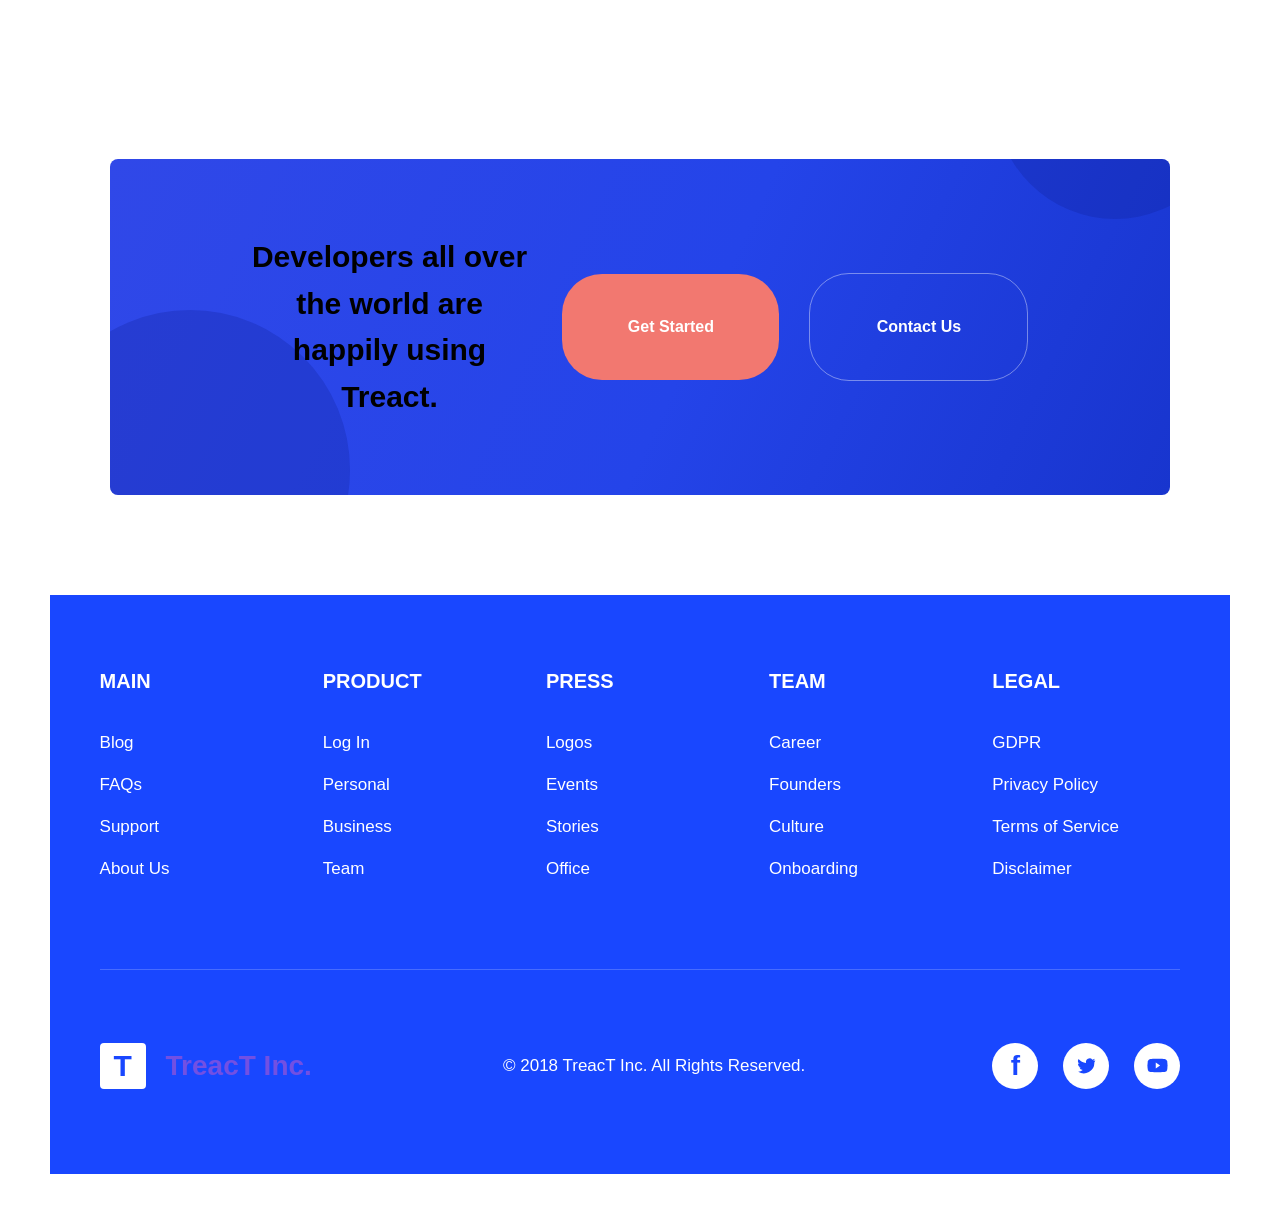
==== commit 9cfc5c4a: "first commit" ====
--- a/index.html
+++ b/index.html
@@ -21,6 +21,16 @@
             </div>
         <button class="cta">Sign Up</button>
         </div>
+        <button class="btn__menu" aria-label="Open menu">
+          <svg xmlns="http://www.w3.org/2000/svg"
+           width="24" height="24" viewBox="0 0 24 24"
+           fill="none" stroke="currentColor"
+           stroke-width="2" stroke-linecap="round">
+           <line x1="3" y1="6" x2="21" y2="6"></line>
+           <line x1="3" y1="12" x2="21" y2="12"></line>
+            <line x1="3" y1="18" x2="21" y2="18"></line>
+           </svg>
+        </button>
     </nav>
 </header>
 <body>
@@ -41,11 +51,11 @@
         </div>
     </section>
     <section class="section2">
-        <element class="section2-container">
+        <div class="section2-container">
             <p class="section2-features">FEATURES</p>
-            <h2 class="section2-title">We have Amazing <span>Services</span></h2>
+            <h2 class="section2-title">We have Amazing <span> Services</span></h2>
             <p class="section2-description">Fully modular component with a variety of pages and components.Our templates are easy to setup, understand and customize. Fully modular component with a variety of pages and components. </p>
-        </element>
+        </div>
         <div class="section2-cards">
             <div class="card">
                 <img src="assets/shield-icon.daefe14b320b14fbd9cbd18908ac93ec.svg" alt="icon1" class="card-icon">
--- a/style.css
+++ b/style.css
@@ -4,7 +4,6 @@
     margin: 0 auto;
     padding: 10px 20px;
     align-items: center;
-    margin:auto 0;
     max-width: 1200px;
 }
 
@@ -87,11 +86,10 @@
     padding-left: 30px;
     font-family: 'Inter', system-ui;
     font-size: 11px;
-    margin: 0 20px 0 0;
+    margin-left: auto;
     font-weight: bold;
     margin-right: 20px;
     max-width: 1200px;
-    margin: 0 auto;
 }
 
 .navbar__menu a {
@@ -193,10 +191,9 @@
 .section2-title {
     font-size: 36px;
     font-weight: bold;
-    display: flex;
-    justify-content: center;
-    align-items: center;
+    text-align: center;
     margin: 0 auto;
+    line-height: 1.3;
 }
 
 .section2-description {
@@ -208,6 +205,7 @@
     align-items: center;
     max-width: 500px;
     margin: 25px auto 0 auto;
+    text-align: center;
 }
 
 .section2-cards {
@@ -379,6 +377,42 @@
     }
 }
 
+@media (max-width: 768px) {
+  /* FEATURES */
+  .section2-container {
+    text-align: center;
+    width: 100%;
+  }
+
+  .section2-title,
+  .section2-features {
+    justify-content: center;
+    text-align: center;
+  }
+
+  .section2-cards {
+    justify-content: center;
+    gap: 24px;
+  }
+
+  /* QUALITY WORK */
+  #quality {
+    flex-direction: column;
+    align-items: center;
+    text-align: center;
+  }
+
+  .quality__description {
+    width: 100%;
+    max-width: 100%;
+  }
+
+  .quality__img--wrapper {
+    width: 100%;
+    max-width: 500px;
+  }
+}
+
 .section4 {
     max-width: 1200px;
     margin: 100px auto;
@@ -442,19 +476,19 @@
 
 .section4-step {
     display: grid;
-    grid-template-columns: 5px 1fr;
+    grid-template-columns: 40px 1fr;
     align-items: start;
     gap: 18px;
 }
 
 .section4-number {
-    color: #243e63;
-    font-size: 20px;
+    color: #7c8ba1;
+    font-size: 35px;
     font-weight: 700;
     margin: 0 0 10px;
 }
 
-.section4-step-description {
+.section4-number-description {
     color: #7c8ba1;
     font-size: 15px;
     line-height: 1.8;
@@ -524,11 +558,12 @@
     color: #7c8ba1;
     font-size: 16px;
     line-height: 1.65;
+    text-align: justify;
 }
 
 .values-cards {
     display: grid;
-    grid-template-columns: repeat(2, minmax(0, 1fr));
+    grid-template-columns: 1fr;
     gap: 25px;
     margin-bottom: 30px;
 }
@@ -647,6 +682,12 @@
         max-width: 480px;
     }
 
+}
+
+@media (max-width: 768px) {
+  .values-cards {
+    grid-template-columns: 1fr;
+  }
 }
 body {
   font-family: Verdana, Geneva, Tahoma, sans-serif;
@@ -880,7 +921,18 @@
 NAVBAR ↓
 
 */
-
+@media (max-width: 1024px) {
+  .navbar__menu,
+  .navbar > .cta {
+    display: none;
+  }
+
+  .btn__menu {
+    display: block;
+    margin-left: auto;
+    cursor: pointer;
+  }
+}
 
 nav {
     display: flex;
